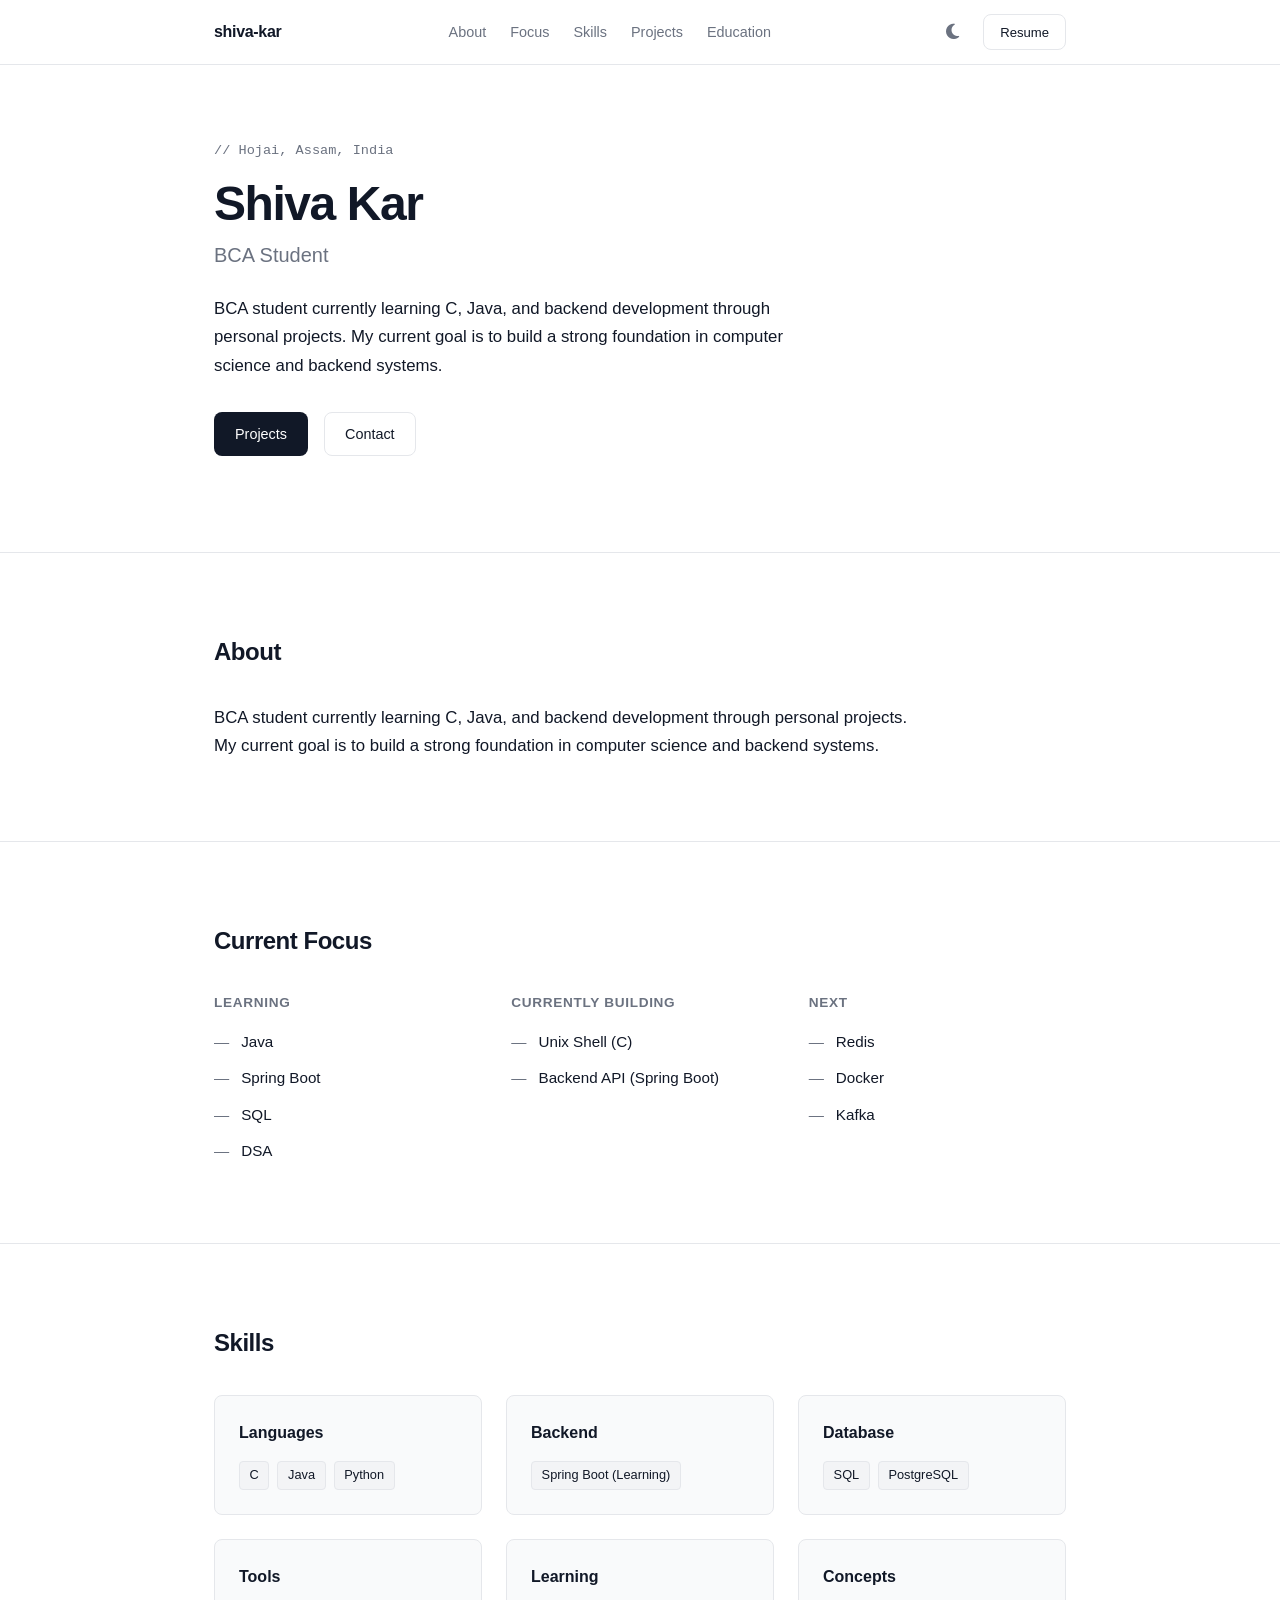
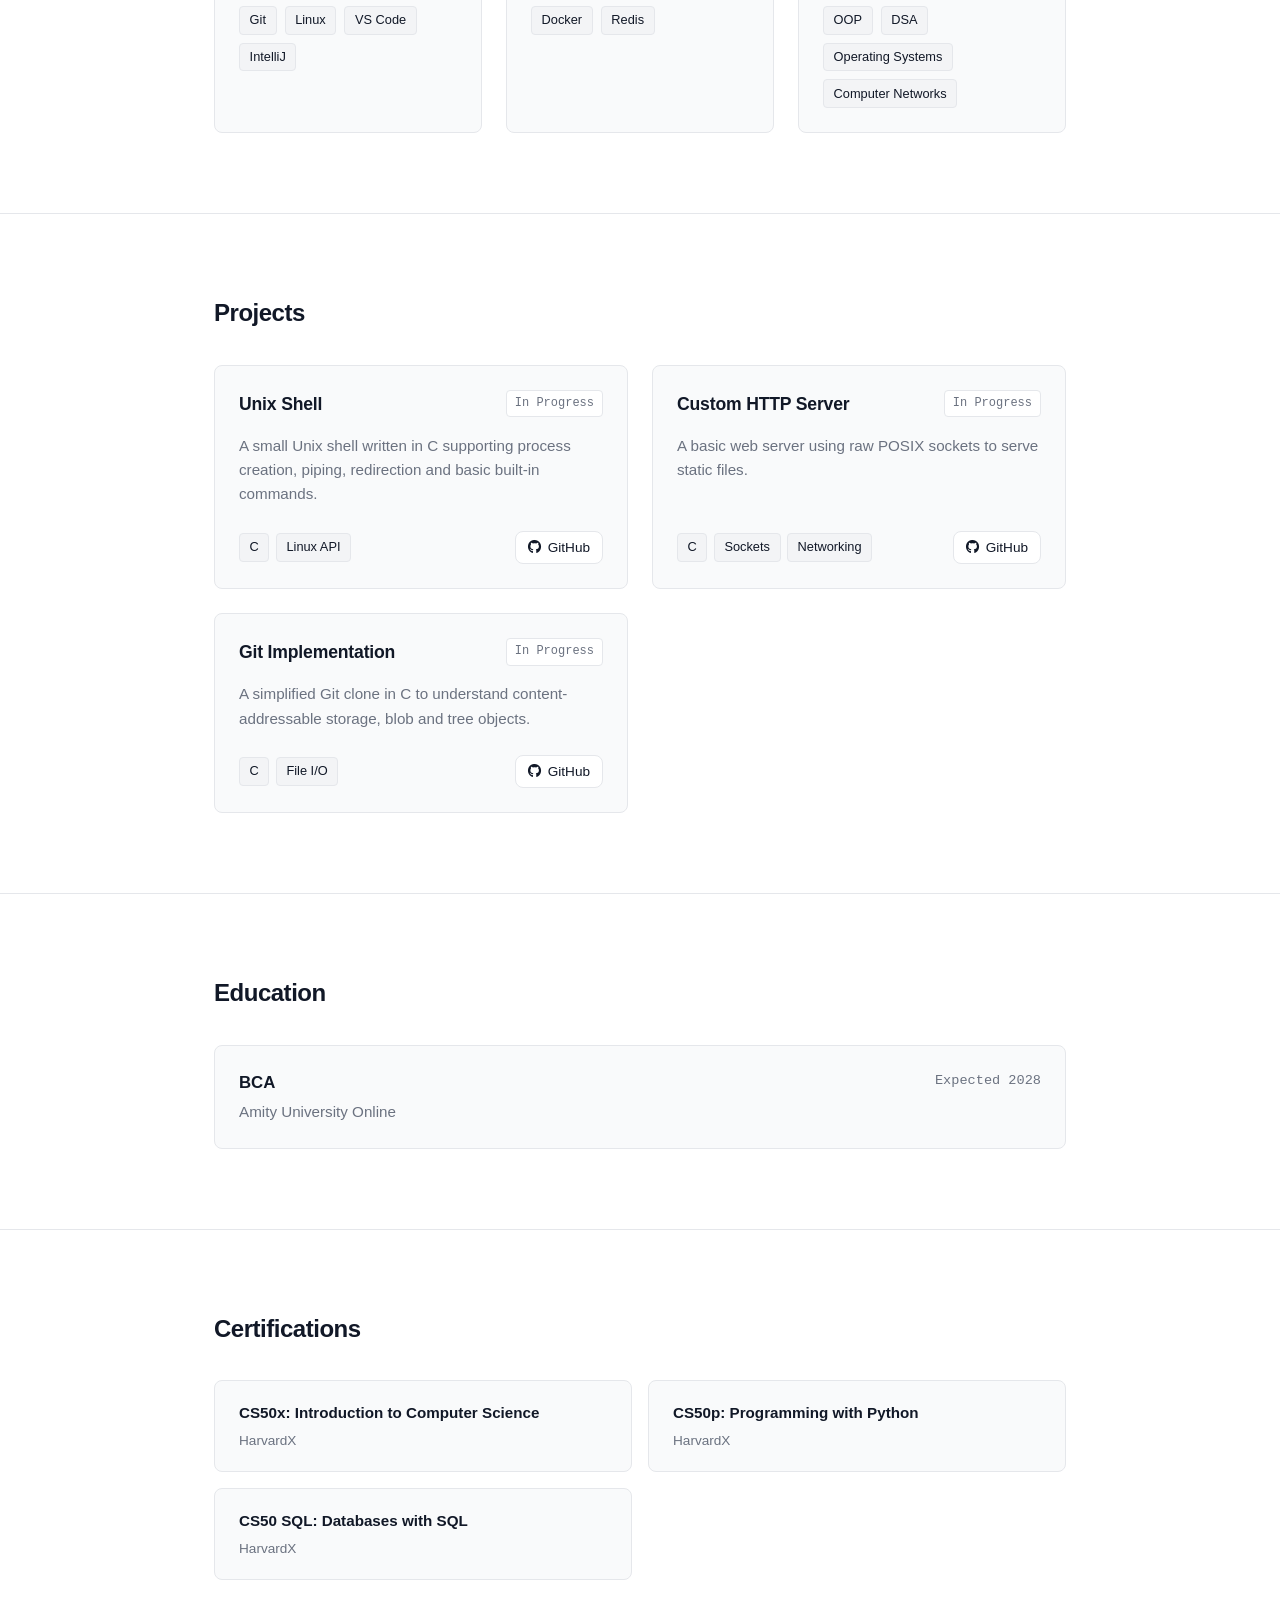
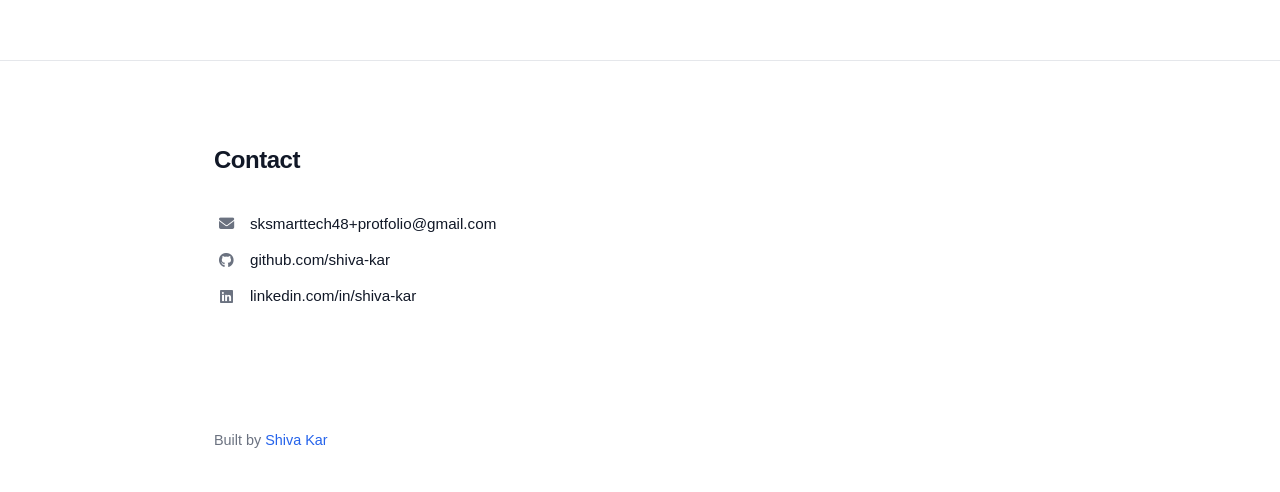
==== index.html @ cc93cc8a "feat: implement theme toggle and polish UI aesthetics" ====
<!DOCTYPE html>
<html lang="en">
<head>
  <meta charset="UTF-8" />
  <meta name="viewport" content="width=device-width, initial-scale=1.0" />
  <meta name="description" content="Shiva Kar — BCA student, backend development learner." />
  <meta name="author" content="Shiva Kar" />
  <title>Shiva Kar — Portfolio</title>
  <link rel="stylesheet" href="style.css" />
  <link rel="stylesheet" href="https://cdnjs.cloudflare.com/ajax/libs/font-awesome/6.4.0/css/all.min.css" />
  <link rel="icon" type="image/svg+xml" href="data:image/svg+xml,<svg xmlns='http://www.w3.org/2000/svg' viewBox='0 0 100 100'><text y='.9em' font-size='90'>⬛</text></svg>" />
</head>
<body>

  <nav id="navbar">
    <div class="nav-inner">
      <span class="nav-logo">shiva-kar</span>
      <ul class="nav-links" id="nav-links"></ul>
      <div class="nav-actions">
        <button id="theme-toggle" class="icon-btn" aria-label="Toggle theme">
          <i class="fa-solid fa-moon"></i>
        </button>
        <a href="Shiva_Kar_Resume.pdf" target="_blank" class="btn btn-outline" style="font-size:0.82rem;padding:0.4rem 1rem;">Resume</a>
      </div>
    </div>
  </nav>

  <section id="hero">
    <div class="container">
      <div class="hero-content">
        <p class="hero-greeting" id="hero-location"></p>
        <h1 class="hero-name" id="hero-name"></h1>
        <p class="hero-tagline" id="hero-tagline"></p>
        <p class="hero-desc" id="hero-bio"></p>
        <div class="hero-btns">
          <a href="#projects" class="btn btn-primary">Projects</a>
          <a href="#contact" class="btn btn-outline">Contact</a>
        </div>
      </div>
    </div>
  </section>

  <section id="about">
    <div class="container">
      <h2 class="section-title">About</h2>
      <div class="about-text" id="about-text"></div>
    </div>
  </section>

  <section id="focus">
    <div class="container">
      <h2 class="section-title">Current Focus</h2>
      <div class="focus-grid" id="focus-grid"></div>
    </div>
  </section>

  <section id="skills">
    <div class="container">
      <h2 class="section-title">Skills</h2>
      <div class="skills-grid" id="skills-grid"></div>
    </div>
  </section>
  
  <section id="projects">
    <div class="container">
      <h2 class="section-title">Projects</h2>
      <div class="projects-grid" id="projects-grid"></div>
    </div>
  </section>

  <section id="education">
    <div class="container">
      <h2 class="section-title">Education</h2>
      <div class="edu-list" id="edu-list"></div>
    </div>
  </section>

  <section id="certifications">
    <div class="container">
      <h2 class="section-title">Certifications</h2>
      <div class="cert-list" id="cert-list"></div>
    </div>
  </section>

  <section id="contact">
    <div class="container">
      <h2 class="section-title">Contact</h2>
      <div class="contact-inner">
        <div class="contact-text">
          <div class="contact-links" id="contact-links"></div>
        </div>
      </div>
    </div>
  </section>

  <footer>
    <div class="container">
      <p>Built by <a href="https://github.com/shiva-kar">Shiva Kar</a></p>
    </div>
  </footer>

  <script src="script.js"></script>
</body>
</html>
---- style.css ----
/* ===== Reset & Base ===== */
*, *::before, *::after {
  box-sizing: border-box;
  margin: 0;
  padding: 0;
}

:root {
  /* Light Theme (Default) */
  --bg: #ffffff;
  --surface: #f9fafb;
  --surface-hover: #f3f4f6;
  --border: #e5e7eb;
  --text: #111827;
  --text-muted: #6b7280;
  --accent: #2563eb;
  --btn-bg: #111827;
  --btn-text: #ffffff;
  --btn-hover: #374151;
  --tag-bg: #f3f4f6;
  --tag-border: #e5e7eb;

  --font: 'Inter', -apple-system, BlinkMacSystemFont, "Segoe UI", Helvetica, Arial, sans-serif;
  --mono: ui-monospace, SFMono-Regular, SF Mono, Menlo, Consolas, Liberation Mono, monospace;
  --radius: 8px;
  --transition: 0.2s ease;
}

[data-theme="dark"] {
  /* Dark Theme */
  --bg: #0a0a0a;
  --surface: #111111;
  --surface-hover: #1a1a1a;
  --border: #2a2a2a;
  --text: #ededed;
  --text-muted: #a1a1a1;
  --accent: #3b82f6;
  --btn-bg: #ededed;
  --btn-text: #0a0a0a;
  --btn-hover: #ffffff;
  --tag-bg: #1a1a1a;
  --tag-border: #2a2a2a;
}

html {
  scroll-behavior: smooth;
  font-size: 16px;
}

body {
  background: var(--bg);
  color: var(--text);
  font-family: var(--font);
  line-height: 1.6;
  min-height: 100vh;
  transition: background-color var(--transition), color var(--transition);
}

a {
  color: var(--accent);
  text-decoration: none;
  transition: color var(--transition);
}

a:hover {
  text-decoration: underline;
}

ul {
  list-style: none;
}

/* ===== Navigation ===== */
nav {
  position: fixed;
  top: 0; left: 0; right: 0;
  z-index: 100;
  background: var(--bg);
  border-bottom: 1px solid var(--border);
  transition: background-color var(--transition), border-color var(--transition);
}

.nav-inner {
  max-width: 900px;
  margin: 0 auto;
  padding: 0 1.5rem;
  height: 64px;
  display: flex;
  align-items: center;
  justify-content: space-between;
}

.nav-logo {
  font-weight: 600;
  color: var(--text);
  font-size: 1rem;
  letter-spacing: -0.02em;
}

.nav-links {
  display: flex;
  gap: 1.5rem;
}

.nav-links a {
  color: var(--text-muted);
  font-size: 0.9rem;
  font-weight: 500;
}

.nav-links a:hover {
  color: var(--text);
  text-decoration: none;
}

.nav-actions {
  display: flex;
  align-items: center;
  gap: 1rem;
}

.icon-btn {
  background: transparent;
  border: none;
  color: var(--text-muted);
  font-size: 1.1rem;
  cursor: pointer;
  padding: 0.5rem;
  border-radius: var(--radius);
  transition: color var(--transition), background-color var(--transition);
  display: flex;
  align-items: center;
  justify-content: center;
}

.icon-btn:hover {
  color: var(--text);
  background: var(--surface);
}

/* ===== Layout ===== */
.container {
  max-width: 900px;
  margin: 0 auto;
  padding: 0 1.5rem;
}

section {
  padding: 5rem 0;
  border-bottom: 1px solid var(--border);
}

section:last-of-type {
  border-bottom: none;
}

.section-title {
  font-size: 1.5rem;
  font-weight: 600;
  color: var(--text);
  margin-bottom: 2rem;
  letter-spacing: -0.02em;
}

/* ===== Hero ===== */
#hero {
  padding-top: 140px;
  padding-bottom: 6rem;
}

.hero-greeting {
  font-family: var(--mono);
  color: var(--text-muted);
  font-size: 0.85rem;
  margin-bottom: 1rem;
}

.hero-name {
  font-size: 3rem;
  font-weight: 700;
  color: var(--text);
  margin-bottom: 0.5rem;
  letter-spacing: -0.03em;
  line-height: 1.1;
}

.hero-tagline {
  font-size: 1.25rem;
  color: var(--text-muted);
  margin-bottom: 1.5rem;
  font-weight: 500;
}

.hero-desc {
  color: var(--text);
  font-size: 1.05rem;
  max-width: 600px;
  margin-bottom: 2rem;
  line-height: 1.7;
}

.hero-btns {
  display: flex;
  gap: 1rem;
}

.btn {
  display: inline-flex;
  align-items: center;
  padding: 0.6rem 1.25rem;
  border-radius: var(--radius);
  font-size: 0.9rem;
  font-weight: 500;
  cursor: pointer;
  transition: all var(--transition);
  border: 1px solid transparent;
  text-decoration: none !important;
}

.btn-primary {
  background: var(--btn-bg);
  color: var(--btn-text);
}

.btn-primary:hover {
  background: var(--btn-hover);
}

.btn-outline {
  background: transparent;
  color: var(--text);
  border-color: var(--border);
}

.btn-outline:hover {
  background: var(--surface);
  border-color: var(--text-muted);
}

/* ===== About ===== */
.about-text p {
  color: var(--text);
  max-width: 700px;
  font-size: 1.05rem;
  line-height: 1.7;
}

/* ===== Focus ===== */
.focus-grid {
  display: grid;
  grid-template-columns: repeat(auto-fit, minmax(220px, 1fr));
  gap: 2.5rem;
}

.focus-title {
  font-size: 0.85rem;
  color: var(--text-muted);
  font-weight: 600;
  margin-bottom: 1rem;
  text-transform: uppercase;
  letter-spacing: 0.05em;
}

.focus-list {
  display: flex;
  flex-direction: column;
  gap: 0.75rem;
}

.focus-list li {
  color: var(--text);
  font-size: 0.95rem;
  display: flex;
  align-items: center;
}

.focus-list li::before {
  content: "—";
  color: var(--text-muted);
  margin-right: 0.75rem;
}

/* ===== Skills ===== */
.skills-grid {
  display: grid;
  grid-template-columns: repeat(auto-fit, minmax(260px, 1fr));
  gap: 1.5rem;
}

.skill-category {
  background: var(--surface);
  border: 1px solid var(--border);
  border-radius: var(--radius);
  padding: 1.5rem;
  transition: background-color var(--transition), border-color var(--transition);
}

.skill-cat-name {
  font-weight: 600;
  font-size: 1rem;
  margin-bottom: 1rem;
  color: var(--text);
}

.skill-tags {
  display: flex;
  flex-wrap: wrap;
  gap: 0.5rem;
}

.tag {
  display: inline-block;
  padding: 0.2rem 0.6rem;
  border-radius: 4px;
  font-size: 0.8rem;
  font-weight: 500;
  border: 1px solid var(--tag-border);
  color: var(--text);
  background: var(--tag-bg);
}

/* ===== Projects ===== */
.projects-grid {
  display: grid;
  grid-template-columns: repeat(auto-fit, minmax(320px, 1fr));
  gap: 1.5rem;
}

.project-card {
  background: var(--surface);
  border: 1px solid var(--border);
  border-radius: var(--radius);
  padding: 1.5rem;
  display: flex;
  flex-direction: column;
  transition: background-color var(--transition), border-color var(--transition);
}

.project-card:hover {
  background: var(--surface-hover);
}

.project-header {
  display: flex;
  align-items: flex-start;
  justify-content: space-between;
  margin-bottom: 1rem;
}

.project-status {
  font-family: var(--mono);
  font-size: 0.75rem;
  color: var(--text-muted);
  background: var(--bg);
  padding: 0.2rem 0.5rem;
  border-radius: 4px;
  border: 1px solid var(--border);
}

.project-name {
  font-weight: 600;
  font-size: 1.1rem;
  color: var(--text);
  letter-spacing: -0.01em;
}

.project-desc {
  font-size: 0.95rem;
  color: var(--text-muted);
  flex: 1;
  margin-bottom: 1.5rem;
  line-height: 1.6;
}

.project-footer {
  display: flex;
  align-items: center;
  justify-content: space-between;
  margin-top: auto;
}

.project-tags {
  display: flex;
  flex-wrap: wrap;
  gap: 0.4rem;
}

.project-link-btn {
  display: inline-flex;
  align-items: center;
  gap: 0.4rem;
  font-size: 0.85rem;
  font-weight: 500;
  color: var(--text);
  background: var(--bg);
  border: 1px solid var(--border);
  padding: 0.3rem 0.75rem;
  border-radius: var(--radius);
  text-decoration: none !important;
  transition: all var(--transition);
}

.project-link-btn:hover {
  background: var(--surface-hover);
  border-color: var(--text-muted);
}

/* ===== Education ===== */
.edu-list {
  display: flex;
  flex-direction: column;
  gap: 1rem;
}

.edu-card {
  border: 1px solid var(--border);
  border-radius: var(--radius);
  padding: 1.5rem;
  display: flex;
  justify-content: space-between;
  align-items: flex-start;
  gap: 1rem;
  background: var(--surface);
}

.edu-degree {
  font-weight: 600;
  font-size: 1.05rem;
  color: var(--text);
  margin-bottom: 0.2rem;
}

.edu-school {
  font-size: 0.95rem;
  color: var(--text-muted);
}

.edu-date {
  font-family: var(--mono);
  font-size: 0.85rem;
  color: var(--text-muted);
}

/* ===== Certifications ===== */
.cert-list {
  display: grid;
  grid-template-columns: repeat(auto-fit, minmax(280px, 1fr));
  gap: 1rem;
}

.cert-card {
  border: 1px solid var(--border);
  border-radius: var(--radius);
  padding: 1.25rem 1.5rem;
  display: flex;
  flex-direction: column;
  background: var(--surface);
}

.cert-name {
  font-weight: 600;
  font-size: 0.95rem;
  color: var(--text);
  margin-bottom: 0.25rem;
}

.cert-issuer {
  font-size: 0.85rem;
  color: var(--text-muted);
}

/* ===== Contact ===== */
.contact-links {
  display: flex;
  flex-direction: column;
  gap: 0.75rem;
}

.contact-link-item {
  display: inline-flex;
  align-items: center;
  gap: 0.75rem;
  color: var(--text);
  font-size: 0.95rem;
}

.contact-link-icon {
  color: var(--text-muted);
  width: 24px;
  display: flex;
  justify-content: center;
}

.contact-link-item:hover .contact-link-icon {
  color: var(--text);
}

/* ===== Footer ===== */
footer {
  padding: 2.5rem 0;
  color: var(--text-muted);
  font-size: 0.9rem;
}

/* ===== Responsive ===== */
@media (max-width: 768px) {
  section { padding: 4rem 0; }
  .nav-links { display: none; }
  .focus-grid { grid-template-columns: 1fr; gap: 2rem; }
  .edu-card { flex-direction: column; gap: 0.75rem; }
  .project-header { flex-direction: column; gap: 0.5rem; align-items: flex-start; }
}
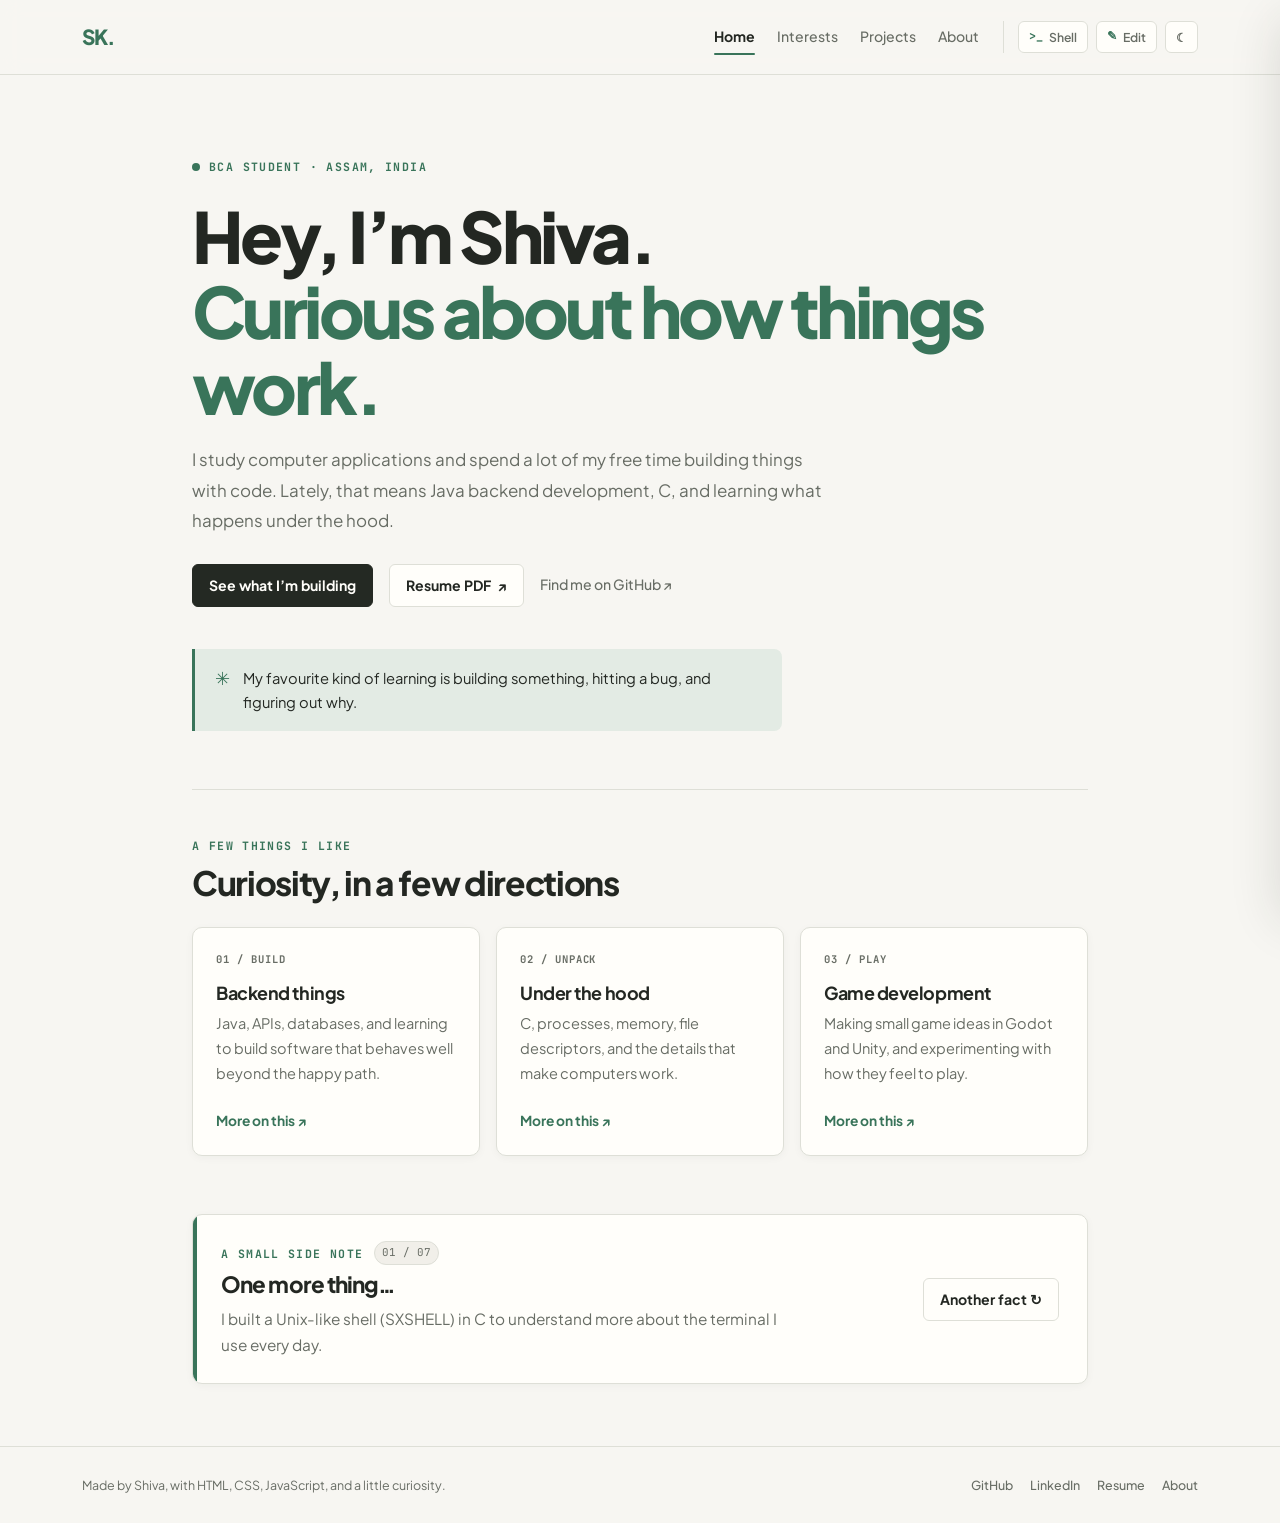
==== commit 7ab0a4d1: "feat: revamp portfolio into multi-page editorial architecture with interactive studio and shell - Re" ====
--- a/index.html
+++ b/index.html
@@ -1,104 +1,129 @@
 <!DOCTYPE html>
 <html lang="en">
 <head>
-  <meta charset="UTF-8" />
-  <meta name="viewport" content="width=device-width, initial-scale=1.0" />
-  <meta name="description" content="Shiva Kar — BCA student, backend development learner." />
-  <meta name="author" content="Shiva Kar" />
-  <title>Shiva Kar — Portfolio</title>
-  <link rel="stylesheet" href="style.css" />
-  <link rel="stylesheet" href="https://cdnjs.cloudflare.com/ajax/libs/font-awesome/6.4.0/css/all.min.css" />
-  <link rel="icon" type="image/svg+xml" href="data:image/svg+xml,<svg xmlns='http://www.w3.org/2000/svg' viewBox='0 0 100 100'><text y='.9em' font-size='90'>⬛</text></svg>" />
+    <meta charset="UTF-8">
+    <meta name="viewport" content="width=device-width, initial-scale=1.0">
+    <meta name="description" content="A personal homepage for Shiva Kar: backend development, systems programming, games, and side projects.">
+    <meta name="author" content="Shiva Kar">
+    <title>Shiva Kar — Home</title>
+    <link rel="icon" type="image/svg+xml" href="data:image/svg+xml,<svg xmlns='http://www.w3.org/2000/svg' viewBox='0 0 100 100'><rect width='100' height='100' rx='20' fill='%23242923'/><text x='50' y='67' font-family='Arial,sans-serif' font-weight='800' font-size='48' text-anchor='middle' fill='%23fffefa'>SK<tspan fill='%2339745a'>.</tspan></text></svg>">
+    <link href="https://cdn.jsdelivr.net/npm/bootstrap@5.3.8/dist/css/bootstrap.min.css" rel="stylesheet" integrity="sha384-sRIl4kxILFvY47J16cr9ZwB07vP4J8+LH7qKQnuqkuIAvNWLzeN8tE5YBujZqJLB" crossorigin="anonymous">
+    <link href="styles.css" rel="stylesheet">
+    <script src="script.js" defer></script>
 </head>
-<body>
+<body data-page="home">
+    <header class="site-header">
+        <div class="container header-inner">
+            <a class="brand" href="index.html" aria-label="Shiva Kar homepage"><span id="brand-text" data-editable="meta.brand">SK</span><span>.</span></a>
+            <div class="header-right">
+                <nav class="site-nav" aria-label="Main navigation">
+                    <a class="active" href="index.html" aria-current="page">Home</a>
+                    <a href="interests.html">Interests</a>
+                    <a href="projects.html">Projects</a>
+                    <a href="about.html">About</a>
+                </nav>
+                <div class="header-tools" aria-label="Interactive tools">
+                    <button type="button" class="tool-btn" id="open-terminal-btn" title="Open interactive SXSHELL terminal (Ctrl+K)">
+                        <span class="mono-icon">&gt;_</span> <span>Shell</span>
+                    </button>
+                    <button type="button" class="tool-btn" id="open-studio-btn" title="Interactive Site Editor (Ctrl+E)">
+                        <span class="mono-icon">✎</span> <span>Edit</span>
+                    </button>
+                    <button type="button" class="tool-btn" id="theme-toggle-btn" aria-label="Toggle color theme" title="Switch light/dark theme">
+                        <span id="theme-icon">☾</span>
+                    </button>
+                </div>
+            </div>
+        </div>
+    </header>
 
-  <nav id="navbar">
-    <div class="nav-inner">
-      <span class="nav-logo">shiva-kar</span>
-      <ul class="nav-links" id="nav-links"></ul>
-      <div class="nav-actions">
-        <button id="theme-toggle" class="icon-btn" aria-label="Toggle theme">
-          <i class="fa-solid fa-moon"></i>
-        </button>
-        <a href="Shiva_Kar_Resume.pdf" target="_blank" class="btn btn-outline" style="font-size:0.82rem;padding:0.4rem 1rem;">Resume</a>
-      </div>
-    </div>
-  </nav>
+    <main class="container page-content">
+        <section class="hero" aria-labelledby="intro-title">
+            <p class="eyebrow">
+                <span class="status-dot" aria-hidden="true"></span>
+                <span id="hero-eyebrow" data-editable="meta.eyebrow">BCA student · Assam, India</span>
+            </p>
+            <h1 id="intro-title">
+                <span id="hero-headline-prefix" data-editable="home.headlinePrefix">Hey, I’m Shiva.</span><br>
+                <span class="accent-text" id="hero-headline-accent" data-editable="home.headlineAccent">Curious about how things work.</span>
+            </h1>
+            <p class="intro" id="hero-intro" data-editable="home.intro">I study computer applications and spend a lot of my free time building things with code. Lately, that means Java backend development, C, and learning what happens under the hood.</p>
+            <div class="hero-actions">
+                <a class="btn btn-dark" id="hero-primary-cta" href="projects.html">See what I’m building</a>
+                <a class="btn btn-outline-dark" id="hero-resume-cta" href="Shiva_Kar_Resume.pdf" target="_blank" rel="noopener noreferrer">Resume PDF <span aria-hidden="true">↗</span></a>
+                <a class="text-link" id="hero-secondary-cta" href="https://github.com/shiva-kar" target="_blank" rel="noopener noreferrer">Find me on GitHub <span aria-hidden="true">↗</span></a>
+            </div>
+            <div class="note">
+                <span class="note-mark" aria-hidden="true">✳</span>
+                <p id="hero-note" data-editable="home.note">My favourite kind of learning is building something, hitting a bug, and figuring out <em>why</em>.</p>
+            </div>
+        </section>
 
-  <section id="hero">
-    <div class="container">
-      <div class="hero-content">
-        <p class="hero-greeting" id="hero-location"></p>
-        <h1 class="hero-name" id="hero-name"></h1>
-        <p class="hero-tagline" id="hero-tagline"></p>
-        <p class="hero-desc" id="hero-bio"></p>
-        <div class="hero-btns">
-          <a href="#projects" class="btn btn-primary">Projects</a>
-          <a href="#contact" class="btn btn-outline">Contact</a>
+        <section class="section-block" aria-labelledby="interests-title">
+            <div class="section-heading">
+                <p class="section-kicker" id="home-cards-kicker" data-editable="home.cardsKicker">A FEW THINGS I LIKE</p>
+                <h2 id="interests-title" data-editable="home.cardsTitle">Curiosity, in a few directions</h2>
+            </div>
+            <div class="row g-3" id="home-cards-grid">
+                <div class="col-md-4">
+                    <article class="card interest-card h-100">
+                        <div class="card-body">
+                            <span class="card-number" data-editable="home.cards.0.number">01 / BUILD</span>
+                            <h3 class="card-title" data-editable="home.cards.0.title">Backend things</h3>
+                            <p class="card-text" data-editable="home.cards.0.text">Java, APIs, databases, and learning to build software that behaves well beyond the happy path.</p>
+                            <a href="interests.html#backend" class="card-link">More on this ↗</a>
+                        </div>
+                    </article>
+                </div>
+                <div class="col-md-4">
+                    <article class="card interest-card h-100">
+                        <div class="card-body">
+                            <span class="card-number" data-editable="home.cards.1.number">02 / UNPACK</span>
+                            <h3 class="card-title" data-editable="home.cards.1.title">Under the hood</h3>
+                            <p class="card-text" data-editable="home.cards.1.text">C, processes, memory, file descriptors, and the details that make computers work.</p>
+                            <a href="interests.html#systems" class="card-link">More on this ↗</a>
+                        </div>
+                    </article>
+                </div>
+                <div class="col-md-4">
+                    <article class="card interest-card h-100">
+                        <div class="card-body">
+                            <span class="card-number" data-editable="home.cards.2.number">03 / PLAY</span>
+                            <h3 class="card-title" data-editable="home.cards.2.title">Game development</h3>
+                            <p class="card-text" data-editable="home.cards.2.text">Making small game ideas in Godot and Unity, and experimenting with how they feel to play.</p>
+                            <a href="interests.html#gamedev" class="card-link">More on this ↗</a>
+                        </div>
+                    </article>
+                </div>
+            </div>
+        </section>
+
+        <section class="fun-fact" aria-labelledby="fact-title">
+            <div>
+                <div class="fun-fact-header">
+                    <p class="section-kicker">A SMALL SIDE NOTE</p>
+                    <span class="fact-counter" id="fact-counter">01 / 07</span>
+                </div>
+                <h2 id="fact-title">One more thing…</h2>
+                <p id="fact-text" aria-live="polite">I built a Unix-like shell (SXSHELL) in C to understand more about the terminal I use every day.</p>
+            </div>
+            <div class="fact-actions">
+                <button id="fact-button" class="btn btn-outline-dark" type="button">Another fact ↻</button>
+            </div>
+        </section>
+    </main>
+
+    <footer class="site-footer">
+        <div class="container footer-inner">
+            <p>Made by Shiva, with HTML, CSS, JavaScript, and a little curiosity.</p>
+            <div class="footer-links">
+                <a href="https://github.com/shiva-kar" target="_blank" rel="noopener noreferrer">GitHub</a>
+                <a href="https://linkedin.com/in/shiva-kar" target="_blank" rel="noopener noreferrer">LinkedIn</a>
+                <a href="Shiva_Kar_Resume.pdf" target="_blank" rel="noopener noreferrer">Resume</a>
+                <a href="about.html">About</a>
+            </div>
         </div>
-      </div>
-    </div>
-  </section>
-
-  <section id="about">
-    <div class="container">
-      <h2 class="section-title">About</h2>
-      <div class="about-text" id="about-text"></div>
-    </div>
-  </section>
-
-  <section id="focus">
-    <div class="container">
-      <h2 class="section-title">Current Focus</h2>
-      <div class="focus-grid" id="focus-grid"></div>
-    </div>
-  </section>
-
-  <section id="skills">
-    <div class="container">
-      <h2 class="section-title">Skills</h2>
-      <div class="skills-grid" id="skills-grid"></div>
-    </div>
-  </section>
-  
-  <section id="projects">
-    <div class="container">
-      <h2 class="section-title">Projects</h2>
-      <div class="projects-grid" id="projects-grid"></div>
-    </div>
-  </section>
-
-  <section id="education">
-    <div class="container">
-      <h2 class="section-title">Education</h2>
-      <div class="edu-list" id="edu-list"></div>
-    </div>
-  </section>
-
-  <section id="certifications">
-    <div class="container">
-      <h2 class="section-title">Certifications</h2>
-      <div class="cert-list" id="cert-list"></div>
-    </div>
-  </section>
-
-  <section id="contact">
-    <div class="container">
-      <h2 class="section-title">Contact</h2>
-      <div class="contact-inner">
-        <div class="contact-text">
-          <div class="contact-links" id="contact-links"></div>
-        </div>
-      </div>
-    </div>
-  </section>
-
-  <footer>
-    <div class="container">
-      <p>Built by <a href="https://github.com/shiva-kar">Shiva Kar</a></p>
-    </div>
-  </footer>
-
-  <script src="script.js"></script>
+    </footer>
+    <script src="https://cdn.jsdelivr.net/npm/bootstrap@5.3.8/dist/js/bootstrap.bundle.min.js" integrity="sha384-FKyoEForCGlyvwx9Hj09JcYn3nv7wiPVlz7YYwJrWVcXK/BmnVDxM+D2scQbITxI" crossorigin="anonymous"></script>
 </body>
 </html>
--- a/styles.css
+++ b/styles.css
@@ -0,0 +1,1432 @@
+@import url('https://fonts.googleapis.com/css2?family=Plus+Jakarta+Sans:ital,wght@0,400;0,500;0,600;0,700;0,800;1,400&family=JetBrains+Mono:wght@400;500;600&display=swap');
+
+:root {
+    --background: #f7f6f2;
+    --surface: #fffefa;
+    --surface-subtle: #f1efe9;
+    --text: #232722;
+    --muted: #686d65;
+    --line: #dedfd7;
+    --accent: #39745a;
+    --accent-hover: #2d5d48;
+    --accent-light: #e6eee7;
+    --dark: #242923;
+    --dark-text: #fffefa;
+    --shadow-sm: 0 2px 8px rgba(35, 39, 34, 0.04);
+    --shadow-md: 0 10px 28px rgba(35, 39, 34, 0.07);
+    --shadow-lg: 0 20px 48px rgba(35, 39, 34, 0.14);
+    --font-sans: 'Plus Jakarta Sans', -apple-system, BlinkMacSystemFont, "Segoe UI", Roboto, Arial, sans-serif;
+    --font-mono: 'JetBrains Mono', ui-monospace, SFMono-Regular, Menlo, Consolas, monospace;
+    --transition: 0.2s cubic-bezier(0.16, 1, 0.3, 1);
+}
+
+[data-theme="dark"] {
+    --background: #131613;
+    --surface: #1b1f1b;
+    --surface-subtle: #222722;
+    --text: #eef0ec;
+    --muted: #9ca399;
+    --line: #2c322c;
+    --accent: #58a983;
+    --accent-hover: #6ec09a;
+    --accent-light: rgba(88, 169, 131, 0.14);
+    --dark: #eef0ec;
+    --dark-text: #131613;
+    --shadow-sm: 0 2px 8px rgba(0, 0, 0, 0.25);
+    --shadow-md: 0 10px 28px rgba(0, 0, 0, 0.35);
+    --shadow-lg: 0 20px 48px rgba(0, 0, 0, 0.55);
+}
+
+* {
+    box-sizing: border-box;
+}
+
+html {
+    scroll-behavior: smooth;
+}
+
+body {
+    margin: 0;
+    background: var(--background);
+    color: var(--text);
+    font-family: var(--font-sans);
+    line-height: 1.65;
+    min-height: 100vh;
+    display: flex;
+    flex-direction: column;
+    transition: background-color 0.25s ease, color 0.25s ease;
+    -webkit-font-smoothing: antialiased;
+}
+
+main.page-content {
+    flex: 1;
+    animation: pageFadeIn 0.35s cubic-bezier(0.16, 1, 0.3, 1);
+}
+
+@keyframes pageFadeIn {
+    from {
+        opacity: 0;
+        transform: translateY(6px);
+    }
+    to {
+        opacity: 1;
+        transform: translateY(0);
+    }
+}
+
+a {
+    color: inherit;
+    transition: color var(--transition);
+}
+
+/* ===== Header & Navigation ===== */
+.site-header,
+.site-footer {
+    border-color: var(--line);
+}
+
+.site-header {
+    position: sticky;
+    top: 0;
+    z-index: 90;
+    border-bottom: 1px solid var(--line);
+    background: color-mix(in srgb, var(--background) 88%, transparent);
+    backdrop-filter: blur(10px);
+    -webkit-backdrop-filter: blur(10px);
+}
+
+.header-inner,
+.footer-inner {
+    display: flex;
+    align-items: center;
+    justify-content: space-between;
+}
+
+.header-inner {
+    min-height: 74px;
+    gap: 16px;
+}
+
+.brand {
+    color: var(--text);
+    font-size: 1.3rem;
+    font-weight: 800;
+    letter-spacing: -0.06em;
+    text-decoration: none;
+    display: inline-flex;
+    align-items: center;
+}
+
+.brand:hover {
+    color: var(--text);
+}
+
+.brand span,
+.accent-text {
+    color: var(--accent);
+}
+
+.header-right {
+    display: flex;
+    align-items: center;
+    gap: 24px;
+}
+
+.site-nav,
+.footer-links {
+    display: flex;
+    align-items: center;
+    gap: 22px;
+}
+
+.site-nav a,
+.footer-links a,
+.text-link {
+    color: var(--muted);
+    font-size: 0.88rem;
+    font-weight: 500;
+    text-decoration: none;
+    position: relative;
+    padding: 4px 0;
+}
+
+.site-nav a:hover,
+.site-nav a.active,
+.footer-links a:hover,
+.text-link:hover {
+    color: var(--accent);
+}
+
+.site-nav a.active {
+    color: var(--text);
+    font-weight: 700;
+}
+
+.site-nav a.active::after {
+    content: "";
+    position: absolute;
+    left: 0;
+    right: 0;
+    bottom: -2px;
+    height: 2px;
+    border-radius: 2px;
+    background: var(--accent);
+}
+
+.header-tools {
+    display: flex;
+    align-items: center;
+    gap: 8px;
+    padding-left: 14px;
+    border-left: 1px solid var(--line);
+}
+
+.tool-btn {
+    display: inline-flex;
+    align-items: center;
+    gap: 6px;
+    background: var(--surface);
+    color: var(--muted);
+    border: 1px solid var(--line);
+    border-radius: 6px;
+    padding: 5px 10px;
+    font-size: 0.76rem;
+    font-weight: 600;
+    font-family: var(--font-sans);
+    cursor: pointer;
+    transition: all var(--transition);
+    text-decoration: none;
+}
+
+.tool-btn:hover,
+.tool-btn.active {
+    color: var(--text);
+    border-color: var(--accent);
+    background: var(--accent-light);
+}
+
+.tool-btn .mono-icon {
+    font-family: var(--font-mono);
+    font-size: 0.74rem;
+    color: var(--accent);
+    font-weight: 700;
+}
+
+/* ===== Page Container & Typography ===== */
+.page-content {
+    max-width: 920px;
+}
+
+.hero {
+    padding: 82px 0 58px;
+}
+
+.eyebrow,
+.section-kicker,
+.card-number {
+    color: var(--accent);
+    font-size: 0.72rem;
+    font-weight: 700;
+    letter-spacing: 0.12em;
+    text-transform: uppercase;
+    font-family: var(--font-mono);
+}
+
+.eyebrow {
+    display: flex;
+    align-items: center;
+    gap: 9px;
+    margin-bottom: 22px;
+}
+
+.status-dot {
+    width: 8px;
+    height: 8px;
+    border-radius: 50%;
+    background: var(--accent);
+    box-shadow: 0 0 0 0 var(--accent);
+    animation: statusPulse 2.4s infinite;
+}
+
+@keyframes statusPulse {
+    0% {
+        box-shadow: 0 0 0 0 color-mix(in srgb, var(--accent) 55%, transparent);
+    }
+    70% {
+        box-shadow: 0 0 0 7px transparent;
+    }
+    100% {
+        box-shadow: 0 0 0 0 transparent;
+    }
+}
+
+h1,
+h2,
+h3,
+p {
+    margin-top: 0;
+}
+
+h1 {
+    max-width: 800px;
+    margin-bottom: 20px;
+    font-size: clamp(2.45rem, 6.5vw, 4.4rem);
+    font-weight: 800;
+    line-height: 1.07;
+    letter-spacing: -0.05em;
+    color: var(--text);
+}
+
+.intro {
+    max-width: 630px;
+    margin-bottom: 28px;
+    color: var(--muted);
+    font-size: 1.06rem;
+    line-height: 1.8;
+}
+
+.hero-actions,
+.cta-links {
+    display: flex;
+    align-items: center;
+    flex-wrap: wrap;
+    gap: 16px;
+}
+
+/* ===== Buttons ===== */
+.btn {
+    border-radius: 6px;
+    font-size: 0.88rem;
+    font-weight: 700;
+    padding: 10px 16px;
+    transition: all var(--transition);
+    display: inline-flex;
+    align-items: center;
+    gap: 6px;
+}
+
+.btn-dark {
+    border-color: var(--dark);
+    background: var(--dark);
+    color: var(--dark-text);
+}
+
+.btn-dark:hover,
+.btn-dark:focus-visible {
+    border-color: var(--accent);
+    background: var(--accent);
+    color: #fffefa;
+    transform: translateY(-1px);
+}
+
+.btn-outline-dark {
+    border-color: var(--line);
+    background: var(--surface);
+    color: var(--text);
+}
+
+.btn-outline-dark:hover,
+.btn-outline-dark:focus-visible {
+    border-color: var(--accent);
+    background: var(--accent);
+    color: #fffefa;
+    transform: translateY(-1px);
+}
+
+/* ===== Note Callout ===== */
+.note {
+    display: flex;
+    align-items: flex-start;
+    gap: 13px;
+    max-width: 590px;
+    margin-top: 42px;
+    padding: 17px 20px;
+    border-left: 3px solid var(--accent);
+    border-radius: 0 8px 8px 0;
+    background: var(--accent-light);
+}
+
+.note-mark {
+    color: var(--accent);
+    font-size: 1.15rem;
+    line-height: 1.3;
+}
+
+.note p {
+    margin: 0;
+    font-size: 0.92rem;
+    color: var(--text);
+}
+
+/* ===== Section Blocks & Cards ===== */
+.section-block {
+    padding: 46px 0;
+    border-top: 1px solid var(--line);
+}
+
+.section-heading {
+    margin-bottom: 24px;
+}
+
+.section-heading-row {
+    display: flex;
+    align-items: flex-end;
+    justify-content: space-between;
+    flex-wrap: wrap;
+    gap: 16px;
+    margin-bottom: 24px;
+}
+
+.section-kicker {
+    margin-bottom: 7px;
+}
+
+h2 {
+    margin-bottom: 0;
+    font-size: clamp(1.6rem, 3.8vw, 2.1rem);
+    font-weight: 750;
+    line-height: 1.2;
+    letter-spacing: -0.04em;
+    color: var(--text);
+}
+
+.interest-card,
+.project-card {
+    border: 1px solid var(--line);
+    border-radius: 10px;
+    background: var(--surface);
+    color: var(--text);
+    box-shadow: var(--shadow-sm);
+    transition: transform var(--transition), border-color var(--transition), box-shadow var(--transition);
+}
+
+.interest-card:hover,
+.project-card:hover {
+    transform: translateY(-3px);
+    border-color: color-mix(in srgb, var(--accent) 55%, var(--line));
+    box-shadow: var(--shadow-md);
+}
+
+.interest-card .card-body {
+    padding: 23px;
+    display: flex;
+    flex-direction: column;
+}
+
+.card-number {
+    color: var(--muted);
+    font-size: 0.66rem;
+    letter-spacing: 0.09em;
+}
+
+.interest-card h3 {
+    margin: 14px 0 8px;
+    font-size: 1.12rem;
+    font-weight: 700;
+    letter-spacing: -0.025em;
+    color: var(--text);
+}
+
+.interest-card .card-text,
+.project-card .card-text {
+    color: var(--muted);
+    font-size: 0.91rem;
+    line-height: 1.7;
+}
+
+.card-link {
+    margin-top: auto;
+    padding-top: 8px;
+    color: var(--accent);
+    font-size: 0.86rem;
+    font-weight: 700;
+    text-decoration: none;
+    display: inline-flex;
+    align-items: center;
+    gap: 4px;
+}
+
+.card-link:hover {
+    text-decoration: underline;
+}
+
+/* ===== Fun Fact Interactive Widget ===== */
+.fun-fact {
+    display: flex;
+    align-items: center;
+    justify-content: space-between;
+    gap: 24px;
+    margin: 12px 0 62px;
+    padding: 26px 28px;
+    border: 1px solid var(--line);
+    border-radius: 10px;
+    background: var(--surface);
+    box-shadow: var(--shadow-sm);
+    position: relative;
+    overflow: hidden;
+}
+
+.fun-fact::before {
+    content: "";
+    position: absolute;
+    top: 0;
+    left: 0;
+    bottom: 0;
+    width: 4px;
+    background: var(--accent);
+}
+
+.fun-fact-header {
+    display: flex;
+    align-items: center;
+    gap: 10px;
+    margin-bottom: 6px;
+}
+
+.fun-fact-header .section-kicker {
+    margin-bottom: 0;
+}
+
+.fact-counter {
+    font-family: var(--font-mono);
+    font-size: 0.68rem;
+    color: var(--muted);
+    background: var(--surface-subtle);
+    padding: 2px 7px;
+    border-radius: 99px;
+    border: 1px solid var(--line);
+}
+
+.fun-fact h2 {
+    margin-bottom: 8px;
+    font-size: 1.4rem;
+}
+
+#fact-text {
+    max-width: 560px;
+    margin-bottom: 0;
+    color: var(--muted);
+    font-size: 0.96rem;
+    transition: opacity 0.18s ease, transform 0.18s ease;
+}
+
+#fact-text.fact-switching {
+    opacity: 0;
+    transform: translateY(4px);
+}
+
+.fact-actions {
+    display: flex;
+    align-items: center;
+    gap: 10px;
+    flex-shrink: 0;
+}
+
+/* ===== Inner Pages ===== */
+.inner-page {
+    padding-bottom: 48px;
+}
+
+.page-intro {
+    padding: 68px 0 36px;
+}
+
+.page-intro .eyebrow {
+    margin-bottom: 17px;
+}
+
+.page-intro h1 {
+    font-size: clamp(2.3rem, 5.8vw, 3.85rem);
+}
+
+.page-intro .intro {
+    margin-bottom: 0;
+}
+
+/* ===== Interests Page & Interactive Skill Badges ===== */
+.interest-detail {
+    display: grid;
+    grid-template-columns: 62px minmax(0, 1fr);
+    gap: 20px;
+    scroll-margin-top: 90px;
+}
+
+.detail-number {
+    color: var(--accent);
+    font-family: var(--font-mono);
+    font-size: 1.1rem;
+    font-weight: 700;
+    padding-top: 2px;
+}
+
+.interest-detail h2 {
+    margin-bottom: 12px;
+}
+
+.interest-detail p:not(.section-kicker) {
+    max-width: 690px;
+    color: var(--muted);
+}
+
+.interest-highlight {
+    margin: 14px 0 16px;
+    padding: 10px 14px;
+    border-left: 2px solid var(--accent);
+    background: var(--surface-subtle);
+    border-radius: 0 6px 6px 0;
+    font-size: 0.87rem;
+    color: var(--text) !important;
+}
+
+.skill-list {
+    display: flex;
+    flex-wrap: wrap;
+    gap: 8px;
+    margin-top: 15px;
+}
+
+.skill-list .badge,
+.project-card .badge {
+    border: 1px solid var(--line);
+    background: var(--surface-subtle) !important;
+    color: var(--text) !important;
+    font-weight: 600;
+    font-size: 0.76rem;
+    padding: 6px 12px;
+    transition: all var(--transition);
+}
+
+.skill-list .badge.interactive-badge {
+    cursor: pointer;
+}
+
+.skill-list .badge.interactive-badge:hover,
+.skill-list .badge.interactive-badge.active {
+    border-color: var(--accent);
+    background: var(--accent-light) !important;
+    color: var(--accent) !important;
+    transform: translateY(-1px);
+}
+
+/* Evidence-Based Skill Tree Grid */
+.evidence-grid {
+    display: grid;
+    grid-template-columns: repeat(auto-fit, minmax(210px, 1fr));
+    gap: 16px;
+}
+
+.evidence-card {
+    border: 1px solid var(--line);
+    border-radius: 9px;
+    background: var(--surface);
+    padding: 18px 20px;
+    transition: border-color var(--transition), box-shadow var(--transition);
+}
+
+.evidence-card:hover {
+    border-color: var(--accent);
+    box-shadow: var(--shadow-sm);
+}
+
+.evidence-root {
+    font-weight: 700;
+    font-size: 0.95rem;
+    color: var(--text);
+    margin-bottom: 10px;
+    display: flex;
+    align-items: center;
+    gap: 8px;
+}
+
+.evidence-root::before {
+    content: "◆";
+    color: var(--accent);
+    font-size: 0.7rem;
+}
+
+.evidence-item {
+    font-family: var(--font-mono);
+    font-size: 0.78rem;
+    color: var(--muted);
+    padding: 3px 0;
+    display: flex;
+    align-items: center;
+    gap: 6px;
+}
+
+.evidence-branch {
+    color: var(--line);
+    user-select: none;
+}
+
+/* ===== Projects Page & Filter Bar ===== */
+.filter-bar {
+    display: flex;
+    align-items: center;
+    justify-content: space-between;
+    flex-wrap: wrap;
+    gap: 12px;
+    margin-bottom: 26px;
+}
+
+.filter-pills {
+    display: flex;
+    flex-wrap: wrap;
+    gap: 8px;
+}
+
+.filter-pill {
+    background: var(--surface);
+    color: var(--muted);
+    border: 1px solid var(--line);
+    border-radius: 99px;
+    padding: 6px 14px;
+    font-size: 0.8rem;
+    font-weight: 600;
+    cursor: pointer;
+    transition: all var(--transition);
+}
+
+.filter-pill:hover {
+    color: var(--text);
+    border-color: var(--accent);
+}
+
+.filter-pill.active {
+    background: var(--dark);
+    color: var(--dark-text);
+    border-color: var(--dark);
+}
+
+.project-count {
+    font-family: var(--font-mono);
+    font-size: 0.76rem;
+    color: var(--muted);
+}
+
+.project-card .card-body {
+    padding: 25px;
+}
+
+.project-card-top {
+    display: flex;
+    align-items: center;
+    justify-content: space-between;
+    flex-wrap: wrap;
+    gap: 10px;
+    margin-bottom: 18px;
+}
+
+.project-meta-right {
+    display: flex;
+    align-items: center;
+    gap: 10px;
+}
+
+.status-pill {
+    font-family: var(--font-mono);
+    font-size: 0.66rem;
+    font-weight: 600;
+    padding: 3px 8px;
+    border-radius: 99px;
+    background: var(--accent-light);
+    color: var(--accent);
+}
+
+.status-pill.status-planned {
+    background: var(--surface-subtle);
+    color: var(--muted);
+}
+
+.project-index {
+    color: var(--muted);
+    font-family: var(--font-mono);
+    font-size: 0.66rem;
+    font-weight: 700;
+    letter-spacing: 0.09em;
+}
+
+.project-card .card-title {
+    margin-bottom: 10px;
+    font-size: 1.5rem;
+    font-weight: 750;
+    letter-spacing: -0.03em;
+}
+
+.project-learning {
+    margin: 0 0 20px;
+    padding-left: 13px;
+    border-left: 2px solid var(--accent);
+    color: var(--muted);
+    font-size: 0.87rem;
+}
+
+/* Under-the-hood expandable details */
+.hood-toggle {
+    background: none;
+    border: none;
+    padding: 0;
+    margin-bottom: 18px;
+    color: var(--accent);
+    font-size: 0.8rem;
+    font-weight: 700;
+    font-family: var(--font-mono);
+    cursor: pointer;
+    display: inline-flex;
+    align-items: center;
+    gap: 6px;
+    align-self: flex-start;
+}
+
+.hood-toggle:hover {
+    text-decoration: underline;
+}
+
+.hood-panel {
+    display: none;
+    margin-bottom: 20px;
+    padding: 13px 15px;
+    border-radius: 7px;
+    background: var(--surface-subtle);
+    border: 1px solid var(--line);
+    font-size: 0.81rem;
+    color: var(--text);
+}
+
+.hood-panel.open {
+    display: block;
+    animation: pageFadeIn 0.2s ease;
+}
+
+.hood-panel ul {
+    margin: 0;
+    padding-left: 16px;
+}
+
+.hood-panel li {
+    margin-bottom: 5px;
+    color: var(--muted);
+}
+
+.hood-panel li:last-child {
+    margin-bottom: 0;
+}
+
+.project-actions {
+    display: flex;
+    align-items: center;
+    flex-wrap: wrap;
+    gap: 10px;
+    margin-top: auto;
+}
+
+/* ===== About Page, Education & Tabs ===== */
+.about-layout {
+    display: grid;
+    grid-template-columns: minmax(210px, 0.8fr) minmax(0, 1.2fr);
+    gap: 35px;
+}
+
+.about-copy p {
+    color: var(--muted);
+}
+
+.about-copy p:last-child {
+    margin-bottom: 0;
+}
+
+.simple-list {
+    border-radius: 8px;
+    overflow: hidden;
+    border: 1px solid var(--line);
+}
+
+.simple-list .list-group-item {
+    padding: 15px 18px;
+    border-color: var(--line);
+    background: var(--surface);
+    color: var(--text);
+    font-size: 0.94rem;
+}
+
+.simple-list strong {
+    color: var(--accent);
+}
+
+/* Interactive Background Tabs on About Page */
+.about-tabs {
+    display: flex;
+    gap: 8px;
+    flex-wrap: wrap;
+    margin-bottom: 20px;
+}
+
+.about-tab-btn {
+    background: var(--surface);
+    border: 1px solid var(--line);
+    color: var(--muted);
+    padding: 7px 15px;
+    border-radius: 6px;
+    font-size: 0.82rem;
+    font-weight: 700;
+    cursor: pointer;
+    transition: all var(--transition);
+}
+
+.about-tab-btn:hover {
+    color: var(--text);
+    border-color: var(--accent);
+}
+
+.about-tab-btn.active {
+    background: var(--accent);
+    color: #fffefa;
+    border-color: var(--accent);
+}
+
+.about-tab-pane {
+    display: none;
+    animation: pageFadeIn 0.22s ease;
+}
+
+.about-tab-pane.active {
+    display: block;
+}
+
+.edu-item {
+    padding: 18px 20px;
+    border: 1px solid var(--line);
+    border-radius: 8px;
+    background: var(--surface);
+    margin-bottom: 12px;
+}
+
+.edu-item:last-child {
+    margin-bottom: 0;
+}
+
+.edu-top {
+    display: flex;
+    align-items: flex-start;
+    justify-content: space-between;
+    flex-wrap: wrap;
+    gap: 8px;
+    margin-bottom: 4px;
+}
+
+.edu-degree {
+    font-size: 1rem;
+    font-weight: 700;
+    color: var(--text);
+    margin: 0;
+}
+
+.edu-date {
+    font-family: var(--font-mono);
+    font-size: 0.76rem;
+    color: var(--accent);
+    font-weight: 600;
+}
+
+.edu-school {
+    color: var(--muted);
+    font-size: 0.88rem;
+    margin-bottom: 6px;
+}
+
+.edu-coursework {
+    display: flex;
+    flex-wrap: wrap;
+    gap: 6px;
+    margin-top: 10px;
+}
+
+.edu-coursework span {
+    font-size: 0.74rem;
+    padding: 3px 9px;
+    border-radius: 99px;
+    background: var(--surface-subtle);
+    border: 1px solid var(--line);
+    color: var(--muted);
+}
+
+.cert-grid {
+    display: grid;
+    grid-template-columns: repeat(auto-fit, minmax(240px, 1fr));
+    gap: 12px;
+}
+
+.cert-box {
+    padding: 16px 18px;
+    border: 1px solid var(--line);
+    border-radius: 8px;
+    background: var(--surface);
+}
+
+.cert-box h3 {
+    font-size: 0.94rem;
+    font-weight: 700;
+    margin-bottom: 4px;
+}
+
+.cert-box p {
+    font-family: var(--font-mono);
+    font-size: 0.76rem;
+    color: var(--accent);
+    margin: 0;
+}
+
+/* ===== Simple CTA Box ===== */
+.simple-cta {
+    margin: 38px 0 15px;
+    padding: 28px;
+    border: 1px solid var(--line);
+    border-radius: 10px;
+    background: var(--surface);
+    box-shadow: var(--shadow-sm);
+}
+
+.simple-cta h2 {
+    margin-bottom: 9px;
+    font-size: 1.45rem;
+}
+
+.simple-cta p {
+    margin-bottom: 18px;
+    color: var(--muted);
+}
+
+/* ===== Footer ===== */
+.site-footer {
+    min-height: 76px;
+    border-top: 1px solid var(--line);
+    color: var(--muted);
+    font-size: 0.78rem;
+    margin-top: auto;
+}
+
+.footer-inner {
+    min-height: 76px;
+    gap: 18px;
+}
+
+.site-footer p {
+    margin: 0;
+}
+
+.footer-links {
+    gap: 17px;
+}
+
+.footer-links a {
+    font-size: 0.78rem;
+}
+
+/* ===== Interactive SXSHELL Terminal Modal ===== */
+.terminal-backdrop {
+    position: fixed;
+    inset: 0;
+    background: rgba(15, 18, 15, 0.55);
+    backdrop-filter: blur(4px);
+    z-index: 1000;
+    display: none;
+    align-items: center;
+    justify-content: center;
+    padding: 16px;
+}
+
+.terminal-backdrop.open {
+    display: flex;
+    animation: pageFadeIn 0.18s ease;
+}
+
+.terminal-window {
+    width: 100%;
+    max-width: 660px;
+    background: #141814;
+    color: #e4ebe5;
+    border: 1px solid #2e3830;
+    border-radius: 10px;
+    box-shadow: var(--shadow-lg);
+    overflow: hidden;
+    font-family: var(--font-mono);
+}
+
+.terminal-titlebar {
+    display: flex;
+    align-items: center;
+    justify-content: space-between;
+    padding: 10px 14px;
+    background: #1c221c;
+    border-bottom: 1px solid #2e3830;
+    font-size: 0.76rem;
+    color: #93a195;
+}
+
+.terminal-dots {
+    display: flex;
+    gap: 6px;
+}
+
+.terminal-dots span {
+    width: 10px;
+    height: 10px;
+    border-radius: 50%;
+    display: inline-block;
+}
+
+.terminal-dots span:nth-child(1) { background: #e06c75; cursor: pointer; }
+.terminal-dots span:nth-child(2) { background: #e5c07b; }
+.terminal-dots span:nth-child(3) { background: #58a983; }
+
+.terminal-body {
+    padding: 16px;
+    height: 320px;
+    overflow-y: auto;
+    font-size: 0.82rem;
+    line-height: 1.6;
+}
+
+.term-line {
+    margin-bottom: 8px;
+    white-space: pre-wrap;
+    word-break: break-word;
+}
+
+.term-prompt {
+    color: #58a983;
+    font-weight: 600;
+}
+
+.term-cmd-chip {
+    display: inline-block;
+    background: #232b24;
+    color: #8fd6b4;
+    border: 1px solid #334035;
+    border-radius: 4px;
+    padding: 1px 7px;
+    margin: 2px 3px 2px 0;
+    font-size: 0.75rem;
+    cursor: pointer;
+}
+
+.term-cmd-chip:hover {
+    background: #39745a;
+    color: #ffffff;
+}
+
+.terminal-input-row {
+    display: flex;
+    align-items: center;
+    gap: 8px;
+    padding: 10px 16px;
+    background: #181d18;
+    border-top: 1px solid #2e3830;
+}
+
+.terminal-input {
+    flex: 1;
+    background: transparent;
+    border: none;
+    color: #ffffff;
+    font-family: var(--font-mono);
+    font-size: 0.84rem;
+    outline: none;
+}
+
+/* ===== Interactive Site Studio / Editor Drawer ===== */
+.studio-drawer {
+    position: fixed;
+    top: 0;
+    right: 0;
+    bottom: 0;
+    width: 100%;
+    max-width: 430px;
+    background: var(--surface);
+    color: var(--text);
+    border-left: 1px solid var(--line);
+    box-shadow: var(--shadow-lg);
+    z-index: 1050;
+    display: flex;
+    flex-direction: column;
+    transform: translateX(100%);
+    transition: transform 0.28s cubic-bezier(0.16, 1, 0.3, 1);
+}
+
+.studio-drawer.open {
+    transform: translateX(0);
+}
+
+.studio-header {
+    padding: 16px 20px;
+    border-bottom: 1px solid var(--line);
+    display: flex;
+    align-items: center;
+    justify-content: space-between;
+    background: var(--surface-subtle);
+}
+
+.studio-header h3 {
+    margin: 0;
+    font-size: 0.98rem;
+    font-weight: 800;
+    display: flex;
+    align-items: center;
+    gap: 8px;
+}
+
+.studio-mode-bar {
+    padding: 12px 20px;
+    border-bottom: 1px solid var(--line);
+    background: var(--accent-light);
+    display: flex;
+    align-items: center;
+    justify-content: space-between;
+    gap: 12px;
+    font-size: 0.8rem;
+}
+
+.studio-tabs {
+    display: flex;
+    gap: 4px;
+    padding: 10px 20px;
+    border-bottom: 1px solid var(--line);
+    overflow-x: auto;
+}
+
+.studio-tab {
+    background: transparent;
+    border: 1px solid transparent;
+    color: var(--muted);
+    font-size: 0.75rem;
+    font-weight: 700;
+    padding: 5px 10px;
+    border-radius: 5px;
+    cursor: pointer;
+    white-space: nowrap;
+}
+
+.studio-tab.active {
+    background: var(--surface-subtle);
+    color: var(--accent);
+    border-color: var(--line);
+}
+
+.studio-body {
+    flex: 1;
+    overflow-y: auto;
+    padding: 18px 20px;
+}
+
+.studio-field {
+    margin-bottom: 14px;
+}
+
+.studio-field label {
+    display: block;
+    font-size: 0.73rem;
+    font-weight: 700;
+    text-transform: uppercase;
+    letter-spacing: 0.06em;
+    color: var(--muted);
+    margin-bottom: 5px;
+    font-family: var(--font-mono);
+}
+
+.studio-field input,
+.studio-field textarea,
+.studio-field select {
+    width: 100%;
+    padding: 8px 11px;
+    border: 1px solid var(--line);
+    border-radius: 6px;
+    background: var(--background);
+    color: var(--text);
+    font-family: var(--font-sans);
+    font-size: 0.85rem;
+}
+
+.studio-field textarea {
+    min-height: 74px;
+    resize: vertical;
+}
+
+.studio-card-item {
+    padding: 12px;
+    border: 1px solid var(--line);
+    border-radius: 7px;
+    background: var(--surface-subtle);
+    margin-bottom: 12px;
+}
+
+.studio-card-item-header {
+    display: flex;
+    align-items: center;
+    justify-content: space-between;
+    margin-bottom: 8px;
+    font-size: 0.8rem;
+    font-weight: 700;
+}
+
+.studio-footer {
+    padding: 14px 20px;
+    border-top: 1px solid var(--line);
+    background: var(--surface-subtle);
+    display: flex;
+    flex-wrap: wrap;
+    gap: 8px;
+    justify-content: space-between;
+}
+
+.color-swatches {
+    display: flex;
+    gap: 8px;
+    flex-wrap: wrap;
+}
+
+.color-swatch {
+    width: 28px;
+    height: 28px;
+    border-radius: 50%;
+    border: 2px solid transparent;
+    cursor: pointer;
+    transition: transform 0.15s ease;
+}
+
+.color-swatch:hover,
+.color-swatch.active {
+    transform: scale(1.12);
+    border-color: var(--text);
+}
+
+/* Inline Click-to-Edit Highlighting */
+body.inline-edit-active [data-editable] {
+    outline: 1.5px dashed var(--accent);
+    outline-offset: 4px;
+    border-radius: 3px;
+    cursor: text;
+    transition: background-color 0.15s ease;
+}
+
+body.inline-edit-active [data-editable]:hover,
+body.inline-edit-active [data-editable]:focus {
+    background: var(--accent-light);
+    outline: 2px solid var(--accent);
+}
+
+/* Toast Notification */
+.site-toast {
+    position: fixed;
+    bottom: 22px;
+    left: 50%;
+    transform: translateX(-50%) translateY(20px);
+    background: var(--dark);
+    color: var(--dark-text);
+    padding: 10px 18px;
+    border-radius: 99px;
+    font-size: 0.82rem;
+    font-weight: 600;
+    box-shadow: var(--shadow-md);
+    z-index: 1200;
+    opacity: 0;
+    pointer-events: none;
+    transition: opacity 0.2s ease, transform 0.2s ease;
+}
+
+.site-toast.show {
+    opacity: 1;
+    transform: translateX(-50%) translateY(0);
+}
+
+:focus-visible {
+    outline: 3px solid var(--accent);
+    outline-offset: 3px;
+}
+
+/* ===== Responsive ===== */
+@media (max-width: 720px) {
+    .header-inner,
+    .footer-inner {
+        align-items: flex-start;
+        flex-direction: column;
+    }
+
+    .header-inner {
+        gap: 10px;
+        padding-top: 14px;
+        padding-bottom: 14px;
+    }
+
+    .header-right {
+        width: 100%;
+        flex-wrap: wrap;
+        justify-content: space-between;
+        gap: 10px;
+    }
+
+    .site-nav {
+        gap: 16px;
+    }
+
+    .site-nav a {
+        font-size: 0.83rem;
+    }
+
+    .header-tools {
+        padding-left: 0;
+        border-left: none;
+    }
+
+    .hero {
+        padding-top: 56px;
+    }
+
+    .fun-fact {
+        align-items: flex-start;
+        flex-direction: column;
+        margin-bottom: 43px;
+        padding: 20px;
+    }
+
+    .footer-inner {
+        justify-content: center;
+        gap: 10px;
+        padding-top: 18px;
+        padding-bottom: 18px;
+    }
+
+    .footer-links {
+        flex-wrap: wrap;
+        gap: 15px;
+    }
+
+    .page-intro {
+        padding-top: 50px;
+    }
+
+    .interest-detail {
+        grid-template-columns: 34px minmax(0, 1fr);
+        gap: 13px;
+    }
+
+    .about-layout {
+        grid-template-columns: 1fr;
+        gap: 20px;
+    }
+
+    .simple-cta {
+        padding: 21px;
+    }
+}
+
+@media (prefers-reduced-motion: reduce) {
+    html {
+        scroll-behavior: auto;
+    }
+    main.page-content {
+        animation: none;
+    }
+    .status-dot {
+        animation: none;
+    }
+}
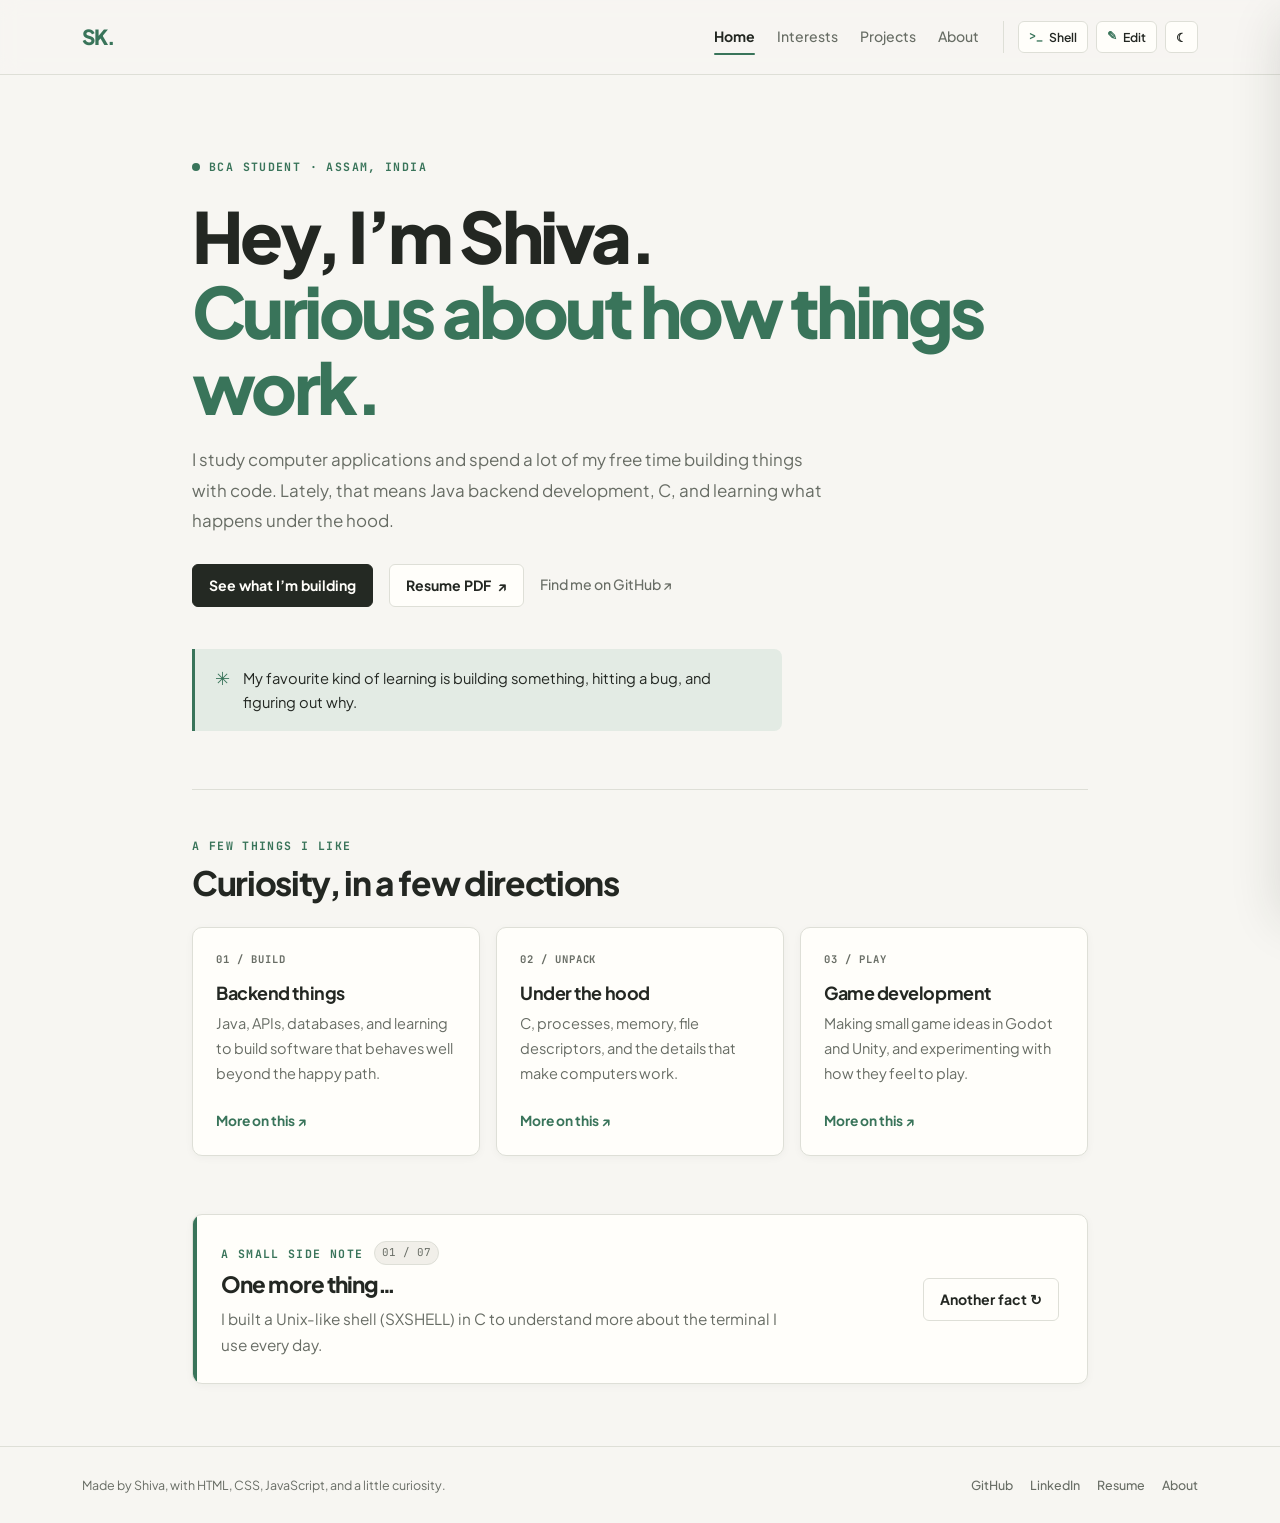
==== commit f2305590: "fix: resolve script caching, synchronous bindings, project counts, about tabs, and owner-only auth e" ====
--- a/index.html
+++ b/index.html
@@ -7,9 +7,19 @@
     <meta name="author" content="Shiva Kar">
     <title>Shiva Kar — Home</title>
     <link rel="icon" type="image/svg+xml" href="data:image/svg+xml,<svg xmlns='http://www.w3.org/2000/svg' viewBox='0 0 100 100'><rect width='100' height='100' rx='20' fill='%23242923'/><text x='50' y='67' font-family='Arial,sans-serif' font-weight='800' font-size='48' text-anchor='middle' fill='%23fffefa'>SK<tspan fill='%2339745a'>.</tspan></text></svg>">
+    <script>
+        (function () {
+            try {
+                var saved = localStorage.getItem("sk_site_theme") || localStorage.getItem("theme");
+                var prefersDark = window.matchMedia && window.matchMedia("(prefers-color-scheme: dark)").matches;
+                var theme = saved ? saved : (prefersDark ? "dark" : "light");
+                if (theme === "dark") document.documentElement.setAttribute("data-theme", "dark");
+            } catch (e) {}
+        })();
+    </script>
     <link href="https://cdn.jsdelivr.net/npm/bootstrap@5.3.8/dist/css/bootstrap.min.css" rel="stylesheet" integrity="sha384-sRIl4kxILFvY47J16cr9ZwB07vP4J8+LH7qKQnuqkuIAvNWLzeN8tE5YBujZqJLB" crossorigin="anonymous">
-    <link href="styles.css" rel="stylesheet">
-    <script src="script.js" defer></script>
+    <link href="styles.css?v=2.2.0" rel="stylesheet">
+    <script src="script.js?v=2.2.0" defer></script>
 </head>
 <body data-page="home">
     <header class="site-header">
@@ -23,14 +33,14 @@
                     <a href="about.html">About</a>
                 </nav>
                 <div class="header-tools" aria-label="Interactive tools">
-                    <button type="button" class="tool-btn" id="open-terminal-btn" title="Open interactive SXSHELL terminal (Ctrl+K)">
-                        <span class="mono-icon">&gt;_</span> <span>Shell</span>
+                    <button type="button" class="tool-btn" id="open-terminal-btn" aria-haspopup="dialog" aria-expanded="false" title="Open interactive SXSHELL terminal (Ctrl+K)">
+                        <span class="mono-icon" aria-hidden="true">&gt;_</span> <span>Shell</span>
                     </button>
-                    <button type="button" class="tool-btn" id="open-studio-btn" title="Interactive Site Editor (Ctrl+E)">
-                        <span class="mono-icon">✎</span> <span>Edit</span>
+                    <button type="button" class="tool-btn" id="open-studio-btn" aria-haspopup="dialog" aria-expanded="false" title="Owner Portfolio Editor (Ctrl+E)">
+                        <span class="mono-icon" aria-hidden="true">✎</span> <span>Edit</span>
                     </button>
-                    <button type="button" class="tool-btn" id="theme-toggle-btn" aria-label="Toggle color theme" title="Switch light/dark theme">
-                        <span id="theme-icon">☾</span>
+                    <button type="button" class="tool-btn" id="theme-toggle-btn" aria-label="Toggle color theme" aria-pressed="false" title="Switch light/dark theme">
+                        <span id="theme-icon" aria-hidden="true">☾</span>
                     </button>
                 </div>
             </div>
@@ -118,7 +128,7 @@
             <p>Made by Shiva, with HTML, CSS, JavaScript, and a little curiosity.</p>
             <div class="footer-links">
                 <a href="https://github.com/shiva-kar" target="_blank" rel="noopener noreferrer">GitHub</a>
-                <a href="https://linkedin.com/in/shiva-kar" target="_blank" rel="noopener noreferrer">LinkedIn</a>
+                <a href="https://www.linkedin.com/in/shiva-kar/" target="_blank" rel="noopener noreferrer">LinkedIn</a>
                 <a href="Shiva_Kar_Resume.pdf" target="_blank" rel="noopener noreferrer">Resume</a>
                 <a href="about.html">About</a>
             </div>
--- a/styles.css
+++ b/styles.css
@@ -12,29 +12,35 @@
     --accent-light: #e6eee7;
     --dark: #242923;
     --dark-text: #fffefa;
+    --danger: #c93b3b;
+    --danger-bg: rgba(201, 59, 59, 0.1);
     --shadow-sm: 0 2px 8px rgba(35, 39, 34, 0.04);
     --shadow-md: 0 10px 28px rgba(35, 39, 34, 0.07);
     --shadow-lg: 0 20px 48px rgba(35, 39, 34, 0.14);
     --font-sans: 'Plus Jakarta Sans', -apple-system, BlinkMacSystemFont, "Segoe UI", Roboto, Arial, sans-serif;
     --font-mono: 'JetBrains Mono', ui-monospace, SFMono-Regular, Menlo, Consolas, monospace;
     --transition: 0.2s cubic-bezier(0.16, 1, 0.3, 1);
+    color-scheme: light;
 }
 
 [data-theme="dark"] {
     --background: #131613;
     --surface: #1b1f1b;
-    --surface-subtle: #222722;
+    --surface-subtle: #232823;
     --text: #eef0ec;
-    --muted: #9ca399;
-    --line: #2c322c;
+    --muted: #a0a89d;
+    --line: #2d342d;
     --accent: #58a983;
     --accent-hover: #6ec09a;
-    --accent-light: rgba(88, 169, 131, 0.14);
+    --accent-light: rgba(88, 169, 131, 0.15);
     --dark: #eef0ec;
     --dark-text: #131613;
+    --danger: #eb6b6b;
+    --danger-bg: rgba(235, 107, 107, 0.14);
     --shadow-sm: 0 2px 8px rgba(0, 0, 0, 0.25);
     --shadow-md: 0 10px 28px rgba(0, 0, 0, 0.35);
     --shadow-lg: 0 20px 48px rgba(0, 0, 0, 0.55);
+    color-scheme: dark;
 }
 
 * {
@@ -47,26 +53,26 @@
 
 body {
     margin: 0;
-    background: var(--background);
+    background-color: var(--background);
     color: var(--text);
     font-family: var(--font-sans);
     line-height: 1.65;
     min-height: 100vh;
     display: flex;
     flex-direction: column;
-    transition: background-color 0.25s ease, color 0.25s ease;
+    transition: background-color 0.22s ease, color 0.22s ease;
     -webkit-font-smoothing: antialiased;
 }
 
 main.page-content {
     flex: 1;
-    animation: pageFadeIn 0.35s cubic-bezier(0.16, 1, 0.3, 1);
+    animation: pageFadeIn 0.3s cubic-bezier(0.16, 1, 0.3, 1);
 }
 
 @keyframes pageFadeIn {
     from {
         opacity: 0;
-        transform: translateY(6px);
+        transform: translateY(5px);
     }
     to {
         opacity: 1;
@@ -90,7 +96,7 @@
     top: 0;
     z-index: 90;
     border-bottom: 1px solid var(--line);
-    background: color-mix(in srgb, var(--background) 88%, transparent);
+    background: color-mix(in srgb, var(--background) 90%, transparent);
     backdrop-filter: blur(10px);
     -webkit-backdrop-filter: blur(10px);
 }
@@ -186,7 +192,7 @@
     align-items: center;
     gap: 6px;
     background: var(--surface);
-    color: var(--muted);
+    color: var(--text);
     border: 1px solid var(--line);
     border-radius: 6px;
     padding: 5px 10px;
@@ -390,18 +396,18 @@
     color: var(--text);
 }
 
-.interest-card,
-.project-card {
+.card.interest-card,
+.card.project-card {
     border: 1px solid var(--line);
     border-radius: 10px;
-    background: var(--surface);
+    background-color: var(--surface);
     color: var(--text);
     box-shadow: var(--shadow-sm);
-    transition: transform var(--transition), border-color var(--transition), box-shadow var(--transition);
-}
-
-.interest-card:hover,
-.project-card:hover {
+    transition: transform var(--transition), border-color var(--transition), box-shadow var(--transition), background-color 0.22s ease;
+}
+
+.card.interest-card:hover,
+.card.project-card:hover {
     transform: translateY(-3px);
     border-color: color-mix(in srgb, var(--accent) 55%, var(--line));
     box-shadow: var(--shadow-md);
@@ -507,12 +513,12 @@
     margin-bottom: 0;
     color: var(--muted);
     font-size: 0.96rem;
-    transition: opacity 0.18s ease, transform 0.18s ease;
+    transition: opacity 0.16s ease, transform 0.16s ease;
 }
 
 #fact-text.fact-switching {
     opacity: 0;
-    transform: translateY(4px);
+    transform: translateY(3px);
 }
 
 .fact-actions {
@@ -598,6 +604,7 @@
 
 .skill-list .badge.interactive-badge {
     cursor: pointer;
+    user-select: none;
 }
 
 .skill-list .badge.interactive-badge:hover,
@@ -608,6 +615,22 @@
     transform: translateY(-1px);
 }
 
+.skill-note-panel {
+    margin-top: 12px;
+    padding: 10px 14px;
+    border-radius: 7px;
+    border: 1px solid var(--line);
+    background: var(--accent-light);
+    color: var(--text) !important;
+    font-size: 0.84rem;
+    display: none;
+}
+
+.skill-note-panel.visible {
+    display: block;
+    animation: pageFadeIn 0.18s ease;
+}
+
 /* Evidence-Based Skill Tree Grid */
 .evidence-grid {
     display: grid;
@@ -665,7 +688,7 @@
     align-items: center;
     justify-content: space-between;
     flex-wrap: wrap;
-    gap: 12px;
+    gap: 14px;
     margin-bottom: 26px;
 }
 
@@ -698,10 +721,55 @@
     border-color: var(--dark);
 }
 
+.filter-controls-right {
+    display: flex;
+    align-items: center;
+    gap: 12px;
+    flex-wrap: wrap;
+}
+
+.project-search-input {
+    background: var(--surface);
+    color: var(--text);
+    border: 1px solid var(--line);
+    border-radius: 99px;
+    padding: 5px 13px;
+    font-size: 0.8rem;
+    font-family: var(--font-sans);
+    min-width: 190px;
+    transition: border-color var(--transition);
+}
+
+.project-search-input:focus {
+    outline: none;
+    border-color: var(--accent);
+}
+
 .project-count {
     font-family: var(--font-mono);
     font-size: 0.76rem;
     color: var(--muted);
+}
+
+.project-empty-state {
+    padding: 40px 24px;
+    text-align: center;
+    border: 1px dashed var(--line);
+    border-radius: 10px;
+    background: var(--surface);
+    color: var(--muted);
+}
+
+.project-empty-state h3 {
+    font-size: 1.15rem;
+    font-weight: 700;
+    color: var(--text);
+    margin-bottom: 6px;
+}
+
+.project-empty-state p {
+    margin-bottom: 16px;
+    font-size: 0.9rem;
 }
 
 .project-card .card-body {
@@ -751,6 +819,7 @@
     font-size: 1.5rem;
     font-weight: 750;
     letter-spacing: -0.03em;
+    color: var(--text);
 }
 
 .project-learning {
@@ -820,6 +889,20 @@
     margin-top: auto;
 }
 
+.planned-repo-tag {
+    display: inline-flex;
+    align-items: center;
+    gap: 6px;
+    font-family: var(--font-mono);
+    font-size: 0.76rem;
+    color: var(--muted);
+    background: var(--surface-subtle);
+    border: 1px dashed var(--line);
+    padding: 7px 12px;
+    border-radius: 6px;
+    user-select: none;
+}
+
 /* ===== About Page, Education & Tabs ===== */
 .about-layout {
     display: grid;
@@ -844,7 +927,7 @@
 .simple-list .list-group-item {
     padding: 15px 18px;
     border-color: var(--line);
-    background: var(--surface);
+    background-color: var(--surface);
     color: var(--text);
     font-size: 0.94rem;
 }
@@ -961,21 +1044,45 @@
     border: 1px solid var(--line);
     border-radius: 8px;
     background: var(--surface);
+    display: flex;
+    flex-direction: column;
+    gap: 6px;
 }
 
 .cert-box h3 {
     font-size: 0.94rem;
     font-weight: 700;
-    margin-bottom: 4px;
-}
-
-.cert-box p {
+    margin: 0;
+    color: var(--text);
+}
+
+.cert-box .cert-issuer {
     font-family: var(--font-mono);
     font-size: 0.76rem;
     color: var(--accent);
     margin: 0;
 }
 
+.cert-box .cert-meta {
+    margin-top: auto;
+    padding-top: 6px;
+    font-size: 0.74rem;
+    color: var(--muted);
+    display: flex;
+    align-items: center;
+    justify-content: space-between;
+}
+
+.cert-box .cert-link {
+    color: var(--accent);
+    font-weight: 700;
+    text-decoration: none;
+}
+
+.cert-box .cert-link:hover {
+    text-decoration: underline;
+}
+
 /* ===== Simple CTA Box ===== */
 .simple-cta {
     margin: 38px 0 15px;
@@ -1023,10 +1130,11 @@
 }
 
 /* ===== Interactive SXSHELL Terminal Modal ===== */
-.terminal-backdrop {
+.terminal-backdrop,
+.auth-modal-backdrop {
     position: fixed;
     inset: 0;
-    background: rgba(15, 18, 15, 0.55);
+    background: rgba(15, 18, 15, 0.6);
     backdrop-filter: blur(4px);
     z-index: 1000;
     display: none;
@@ -1035,7 +1143,8 @@
     padding: 16px;
 }
 
-.terminal-backdrop.open {
+.terminal-backdrop.open,
+.auth-modal-backdrop.open {
     display: flex;
     animation: pageFadeIn 0.18s ease;
 }
@@ -1134,14 +1243,61 @@
     outline: none;
 }
 
-/* ===== Interactive Site Studio / Editor Drawer ===== */
+/* ===== Owner Auth Modal ===== */
+.auth-modal-card {
+    width: 100%;
+    max-width: 460px;
+    background: var(--surface);
+    color: var(--text);
+    border: 1px solid var(--line);
+    border-radius: 10px;
+    box-shadow: var(--shadow-lg);
+    padding: 24px;
+}
+
+.auth-modal-header {
+    display: flex;
+    align-items: center;
+    justify-content: space-between;
+    margin-bottom: 12px;
+}
+
+.auth-modal-header h3 {
+    margin: 0;
+    font-size: 1.15rem;
+    font-weight: 800;
+}
+
+.auth-modal-desc {
+    font-size: 0.86rem;
+    color: var(--muted);
+    margin-bottom: 16px;
+    line-height: 1.6;
+}
+
+.auth-error-msg {
+    display: none;
+    padding: 10px 12px;
+    border-radius: 6px;
+    background: var(--danger-bg);
+    border: 1px solid var(--danger);
+    color: var(--danger);
+    font-size: 0.8rem;
+    margin-bottom: 14px;
+}
+
+.auth-error-msg.visible {
+    display: block;
+}
+
+/* ===== Interactive Site Studio / Owner Editor Drawer ===== */
 .studio-drawer {
     position: fixed;
     top: 0;
     right: 0;
     bottom: 0;
     width: 100%;
-    max-width: 430px;
+    max-width: 450px;
     background: var(--surface);
     color: var(--text);
     border-left: 1px solid var(--line);
@@ -1175,6 +1331,18 @@
     gap: 8px;
 }
 
+.studio-auth-bar {
+    padding: 9px 20px;
+    border-bottom: 1px solid var(--line);
+    background: var(--surface);
+    display: flex;
+    align-items: center;
+    justify-content: space-between;
+    font-size: 0.76rem;
+    font-family: var(--font-mono);
+    color: var(--accent);
+}
+
 .studio-mode-bar {
     padding: 12px 20px;
     border-bottom: 1px solid var(--line);
@@ -1216,6 +1384,29 @@
     flex: 1;
     overflow-y: auto;
     padding: 18px 20px;
+}
+
+.studio-status-banner {
+    display: none;
+    padding: 10px 14px;
+    margin: 0 20px 10px;
+    border-radius: 6px;
+    font-size: 0.8rem;
+    font-weight: 600;
+}
+
+.studio-status-banner.error {
+    display: block;
+    background: var(--danger-bg);
+    color: var(--danger);
+    border: 1px solid var(--danger);
+}
+
+.studio-status-banner.success {
+    display: block;
+    background: var(--accent-light);
+    color: var(--accent);
+    border: 1px solid var(--accent);
 }
 
 .studio-field {
@@ -1331,6 +1522,8 @@
     opacity: 0;
     pointer-events: none;
     transition: opacity 0.2s ease, transform 0.2s ease;
+    max-width: 90vw;
+    text-align: center;
 }
 
 .site-toast.show {
@@ -1417,6 +1610,15 @@
     .simple-cta {
         padding: 21px;
     }
+
+    .filter-controls-right {
+        width: 100%;
+        justify-content: space-between;
+    }
+
+    .project-search-input {
+        flex: 1;
+    }
 }
 
 @media (prefers-reduced-motion: reduce) {
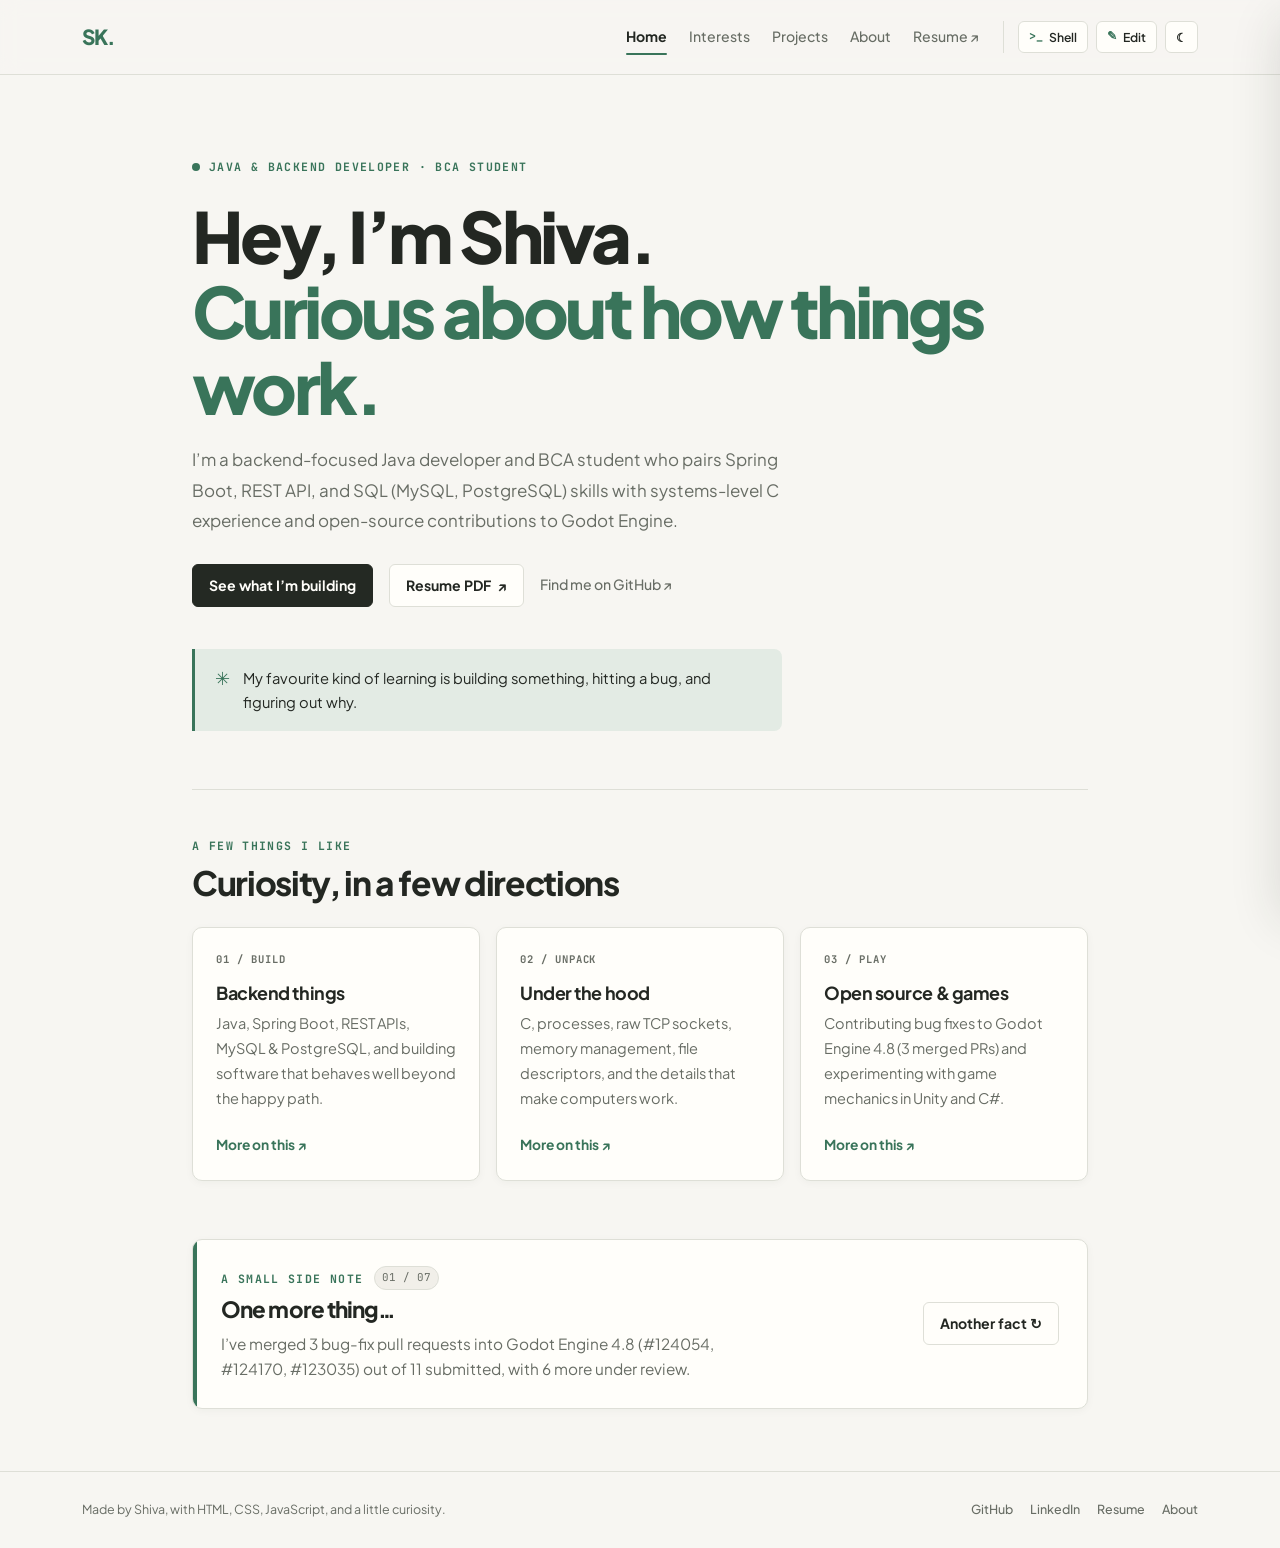
==== commit f2b59326: "feat(resume): integrate updated resume PDF, Godot open-source experience, Resume Builder project, an" ====
--- a/index.html
+++ b/index.html
@@ -3,7 +3,7 @@
 <head>
     <meta charset="UTF-8">
     <meta name="viewport" content="width=device-width, initial-scale=1.0">
-    <meta name="description" content="A personal homepage for Shiva Kar: backend development, systems programming, games, and side projects.">
+    <meta name="description" content="Personal portfolio of Shiva Kar — Java & Backend Developer, Open Source Contributor (Godot Engine), and Systems Programmer in C.">
     <meta name="author" content="Shiva Kar">
     <title>Shiva Kar — Home</title>
     <link rel="icon" type="image/svg+xml" href="data:image/svg+xml,<svg xmlns='http://www.w3.org/2000/svg' viewBox='0 0 100 100'><rect width='100' height='100' rx='20' fill='%23242923'/><text x='50' y='67' font-family='Arial,sans-serif' font-weight='800' font-size='48' text-anchor='middle' fill='%23fffefa'>SK<tspan fill='%2339745a'>.</tspan></text></svg>">
@@ -18,8 +18,8 @@
         })();
     </script>
     <link href="https://cdn.jsdelivr.net/npm/bootstrap@5.3.8/dist/css/bootstrap.min.css" rel="stylesheet" integrity="sha384-sRIl4kxILFvY47J16cr9ZwB07vP4J8+LH7qKQnuqkuIAvNWLzeN8tE5YBujZqJLB" crossorigin="anonymous">
-    <link href="styles.css?v=2.2.0" rel="stylesheet">
-    <script src="script.js?v=2.2.0" defer></script>
+    <link href="styles.css?v=2.3.0" rel="stylesheet">
+    <script src="script.js?v=2.3.0" defer></script>
 </head>
 <body data-page="home">
     <header class="site-header">
@@ -31,6 +31,7 @@
                     <a href="interests.html">Interests</a>
                     <a href="projects.html">Projects</a>
                     <a href="about.html">About</a>
+                    <a href="Shiva_Kar_Resume.pdf?v=2.3.0" target="_blank" rel="noopener noreferrer">Resume ↗</a>
                 </nav>
                 <div class="header-tools" aria-label="Interactive tools">
                     <button type="button" class="tool-btn" id="open-terminal-btn" aria-haspopup="dialog" aria-expanded="false" title="Open interactive SXSHELL terminal (Ctrl+K)">
@@ -51,16 +52,16 @@
         <section class="hero" aria-labelledby="intro-title">
             <p class="eyebrow">
                 <span class="status-dot" aria-hidden="true"></span>
-                <span id="hero-eyebrow" data-editable="meta.eyebrow">BCA student · Assam, India</span>
+                <span id="hero-eyebrow" data-editable="meta.eyebrow">Java &amp; Backend Developer · BCA Student</span>
             </p>
             <h1 id="intro-title">
                 <span id="hero-headline-prefix" data-editable="home.headlinePrefix">Hey, I’m Shiva.</span><br>
                 <span class="accent-text" id="hero-headline-accent" data-editable="home.headlineAccent">Curious about how things work.</span>
             </h1>
-            <p class="intro" id="hero-intro" data-editable="home.intro">I study computer applications and spend a lot of my free time building things with code. Lately, that means Java backend development, C, and learning what happens under the hood.</p>
+            <p class="intro" id="hero-intro" data-editable="home.intro">I’m a backend-focused Java developer and BCA student who pairs Spring Boot, REST API, and SQL (MySQL, PostgreSQL) skills with systems-level C experience and open-source contributions to Godot Engine.</p>
             <div class="hero-actions">
                 <a class="btn btn-dark" id="hero-primary-cta" href="projects.html">See what I’m building</a>
-                <a class="btn btn-outline-dark" id="hero-resume-cta" href="Shiva_Kar_Resume.pdf" target="_blank" rel="noopener noreferrer">Resume PDF <span aria-hidden="true">↗</span></a>
+                <a class="btn btn-outline-dark" id="hero-resume-cta" href="Shiva_Kar_Resume.pdf?v=2.3.0" target="_blank" rel="noopener noreferrer">Resume PDF <span aria-hidden="true">↗</span></a>
                 <a class="text-link" id="hero-secondary-cta" href="https://github.com/shiva-kar" target="_blank" rel="noopener noreferrer">Find me on GitHub <span aria-hidden="true">↗</span></a>
             </div>
             <div class="note">
@@ -80,7 +81,7 @@
                         <div class="card-body">
                             <span class="card-number" data-editable="home.cards.0.number">01 / BUILD</span>
                             <h3 class="card-title" data-editable="home.cards.0.title">Backend things</h3>
-                            <p class="card-text" data-editable="home.cards.0.text">Java, APIs, databases, and learning to build software that behaves well beyond the happy path.</p>
+                            <p class="card-text" data-editable="home.cards.0.text">Java, Spring Boot, REST APIs, MySQL &amp; PostgreSQL, and building software that behaves well beyond the happy path.</p>
                             <a href="interests.html#backend" class="card-link">More on this ↗</a>
                         </div>
                     </article>
@@ -90,7 +91,7 @@
                         <div class="card-body">
                             <span class="card-number" data-editable="home.cards.1.number">02 / UNPACK</span>
                             <h3 class="card-title" data-editable="home.cards.1.title">Under the hood</h3>
-                            <p class="card-text" data-editable="home.cards.1.text">C, processes, memory, file descriptors, and the details that make computers work.</p>
+                            <p class="card-text" data-editable="home.cards.1.text">C, processes, raw TCP sockets, memory management, file descriptors, and the details that make computers work.</p>
                             <a href="interests.html#systems" class="card-link">More on this ↗</a>
                         </div>
                     </article>
@@ -99,8 +100,8 @@
                     <article class="card interest-card h-100">
                         <div class="card-body">
                             <span class="card-number" data-editable="home.cards.2.number">03 / PLAY</span>
-                            <h3 class="card-title" data-editable="home.cards.2.title">Game development</h3>
-                            <p class="card-text" data-editable="home.cards.2.text">Making small game ideas in Godot and Unity, and experimenting with how they feel to play.</p>
+                            <h3 class="card-title" data-editable="home.cards.2.title">Open source &amp; games</h3>
+                            <p class="card-text" data-editable="home.cards.2.text">Contributing bug fixes to Godot Engine 4.8 (3 merged PRs) and experimenting with game mechanics in Unity and C#.</p>
                             <a href="interests.html#gamedev" class="card-link">More on this ↗</a>
                         </div>
                     </article>
@@ -115,7 +116,7 @@
                     <span class="fact-counter" id="fact-counter">01 / 07</span>
                 </div>
                 <h2 id="fact-title">One more thing…</h2>
-                <p id="fact-text" aria-live="polite">I built a Unix-like shell (SXSHELL) in C to understand more about the terminal I use every day.</p>
+                <p id="fact-text" aria-live="polite">I’ve merged 3 bug-fix pull requests into Godot Engine 4.8 (#124054, #124170, #123035) out of 11 submitted, with 6 more under review.</p>
             </div>
             <div class="fact-actions">
                 <button id="fact-button" class="btn btn-outline-dark" type="button">Another fact ↻</button>
@@ -128,8 +129,8 @@
             <p>Made by Shiva, with HTML, CSS, JavaScript, and a little curiosity.</p>
             <div class="footer-links">
                 <a href="https://github.com/shiva-kar" target="_blank" rel="noopener noreferrer">GitHub</a>
-                <a href="https://www.linkedin.com/in/shiva-kar/" target="_blank" rel="noopener noreferrer">LinkedIn</a>
-                <a href="Shiva_Kar_Resume.pdf" target="_blank" rel="noopener noreferrer">Resume</a>
+                <a href="https://www.linkedin.com/in/shiva-kar" target="_blank" rel="noopener noreferrer">LinkedIn</a>
+                <a href="Shiva_Kar_Resume.pdf?v=2.3.0" target="_blank" rel="noopener noreferrer">Resume</a>
                 <a href="about.html">About</a>
             </div>
         </div>
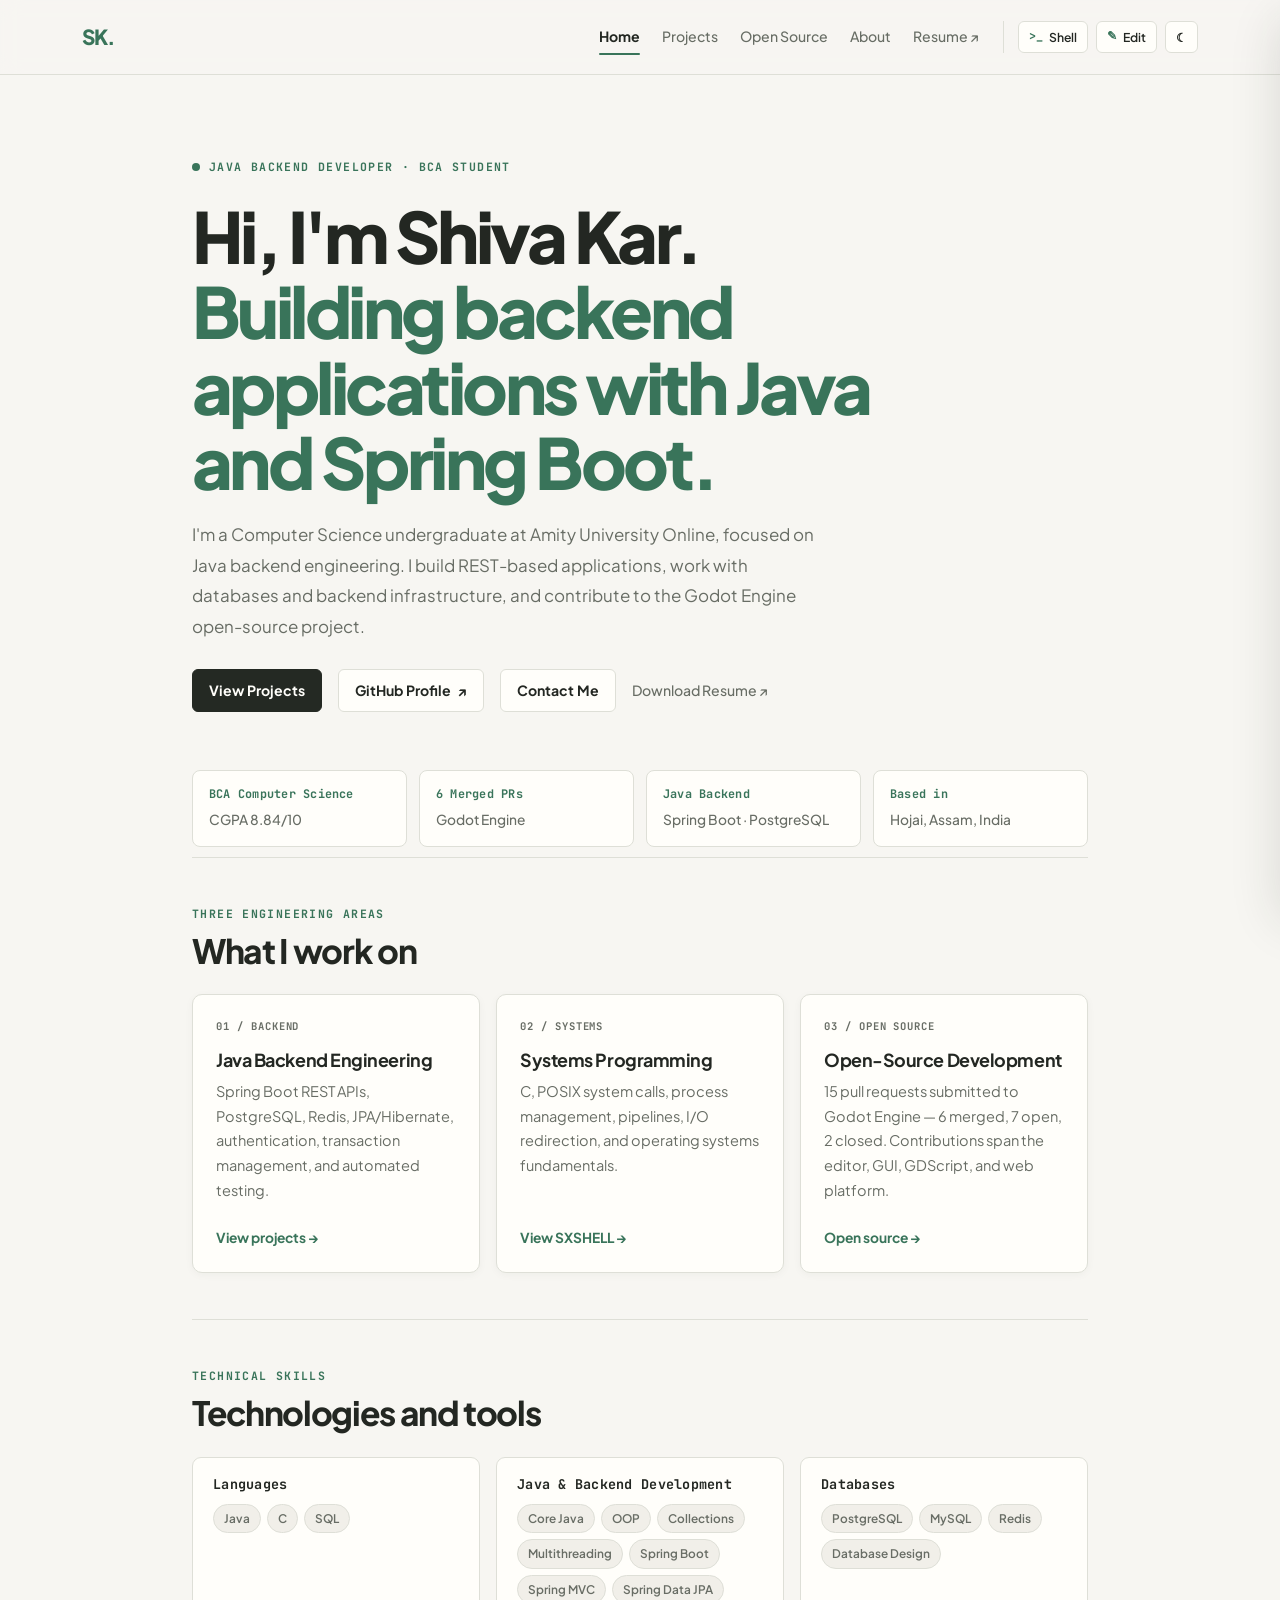
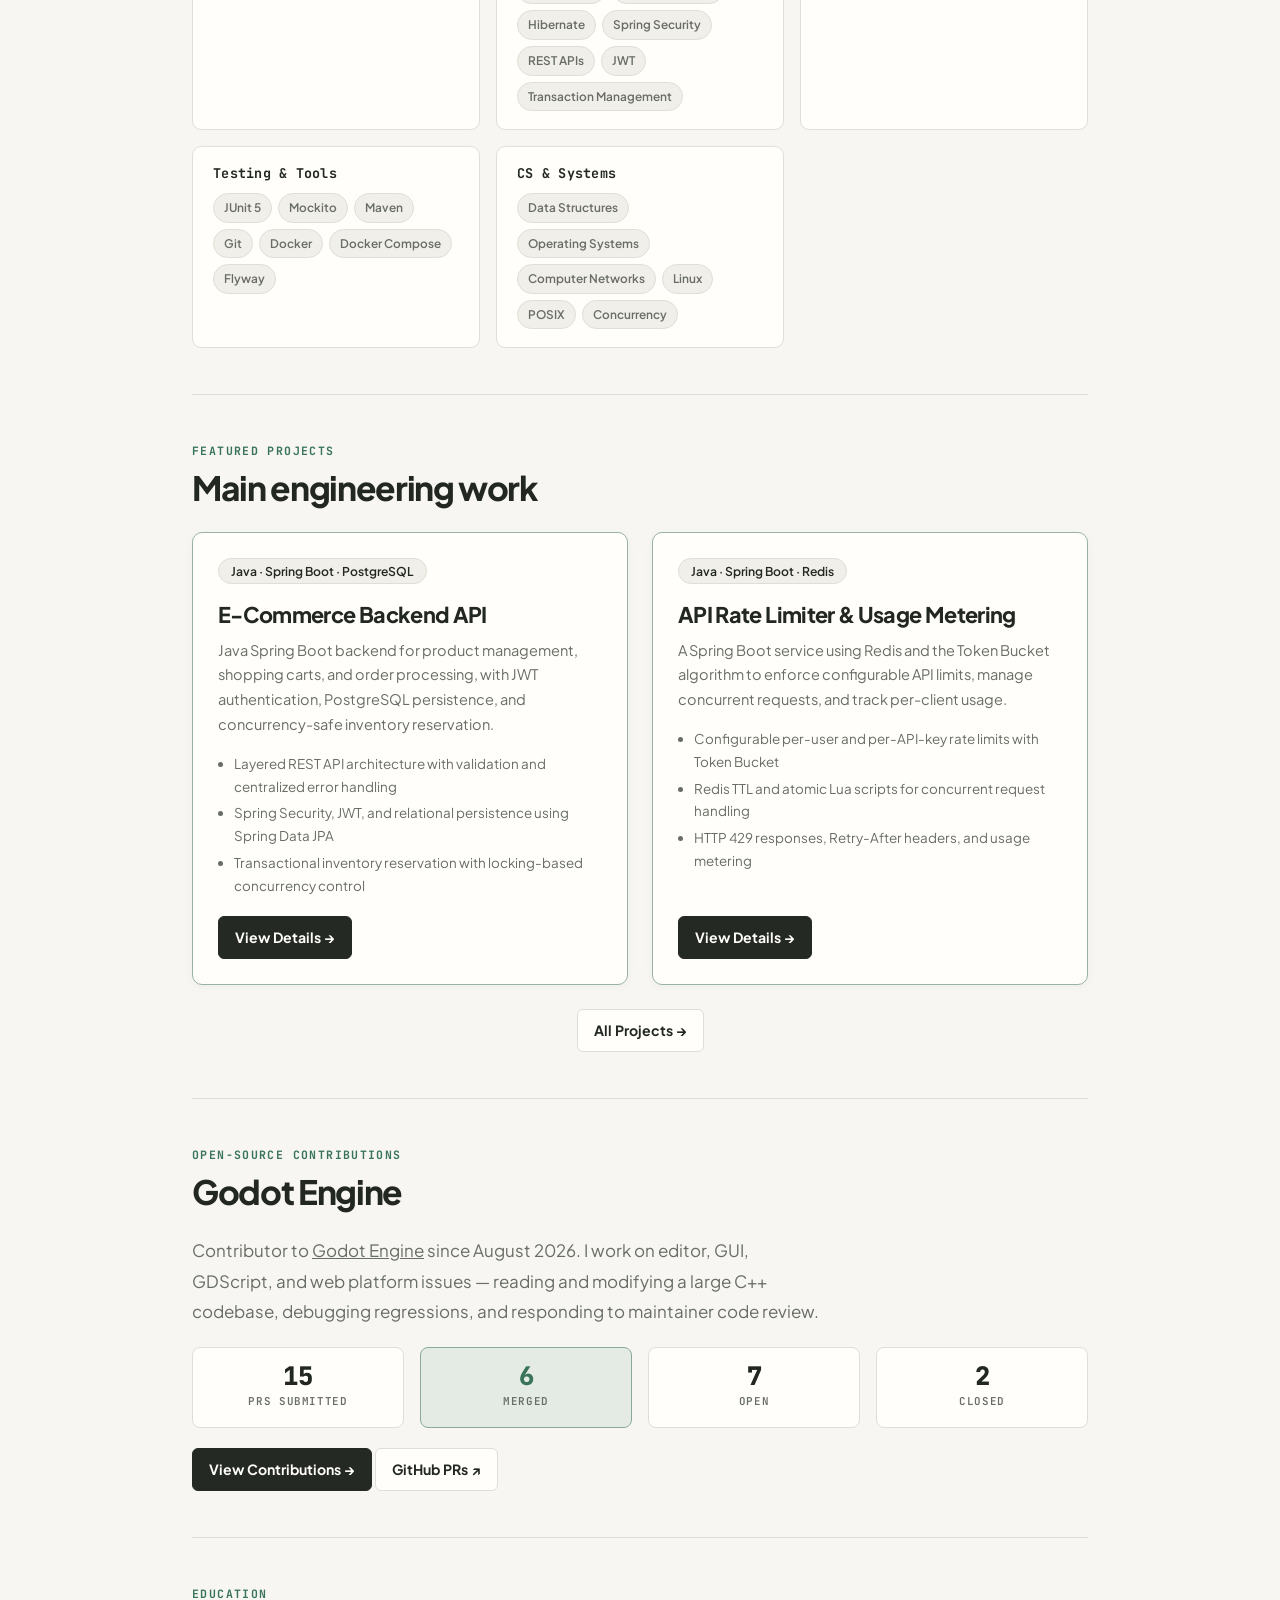
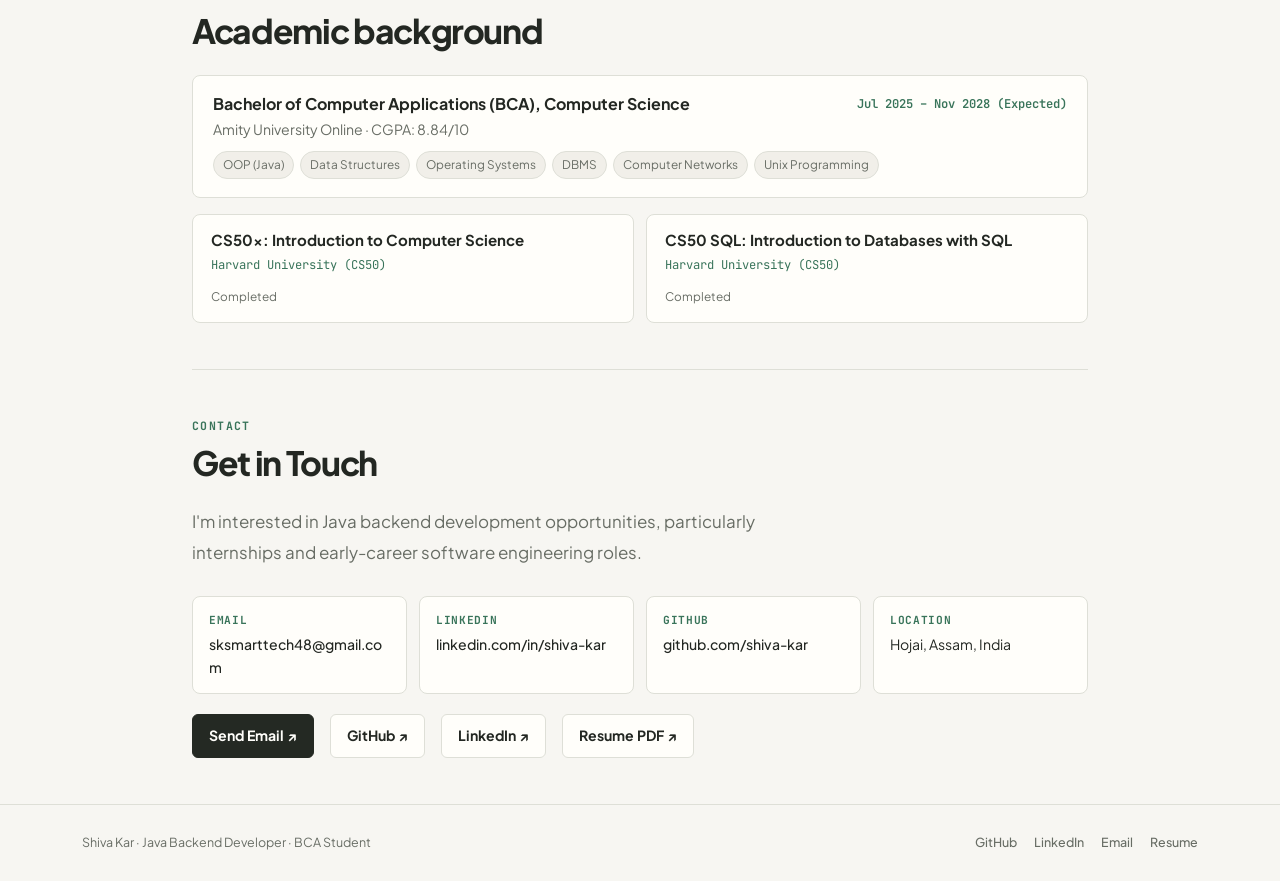
==== commit 34c7b9c9: "feat: transform portfolio into Java backend engineering portfolio with Godot OSS contributions - Ref" ====
--- a/index.html
+++ b/index.html
@@ -3,9 +3,19 @@
 <head>
     <meta charset="UTF-8">
     <meta name="viewport" content="width=device-width, initial-scale=1.0">
-    <meta name="description" content="Personal portfolio of Shiva Kar — Java & Backend Developer, Open Source Contributor (Godot Engine), and Systems Programmer in C.">
+    <title>Shiva Kar | Java Backend Developer</title>
+    <meta name="description" content="Shiva Kar is a BCA Computer Science student focused on Java backend development, Spring Boot, PostgreSQL, Redis, and open-source software engineering.">
     <meta name="author" content="Shiva Kar">
-    <title>Shiva Kar — Home</title>
+    <link rel="canonical" href="https://shivakar.me">
+    <meta property="og:title" content="Shiva Kar | Java Backend Developer">
+    <meta property="og:description" content="Shiva Kar is a BCA Computer Science student focused on Java backend development, Spring Boot, PostgreSQL, Redis, and open-source software engineering.">
+    <meta property="og:url" content="https://shivakar.me">
+    <meta property="og:type" content="website">
+    <meta property="og:site_name" content="Shiva Kar">
+    <meta name="twitter:card" content="summary">
+    <meta name="twitter:title" content="Shiva Kar | Java Backend Developer">
+    <meta name="twitter:description" content="Shiva Kar is a BCA Computer Science student focused on Java backend development, Spring Boot, PostgreSQL, Redis, and open-source software engineering.">
+    <meta name="theme-color" content="#39745a">
     <link rel="icon" type="image/svg+xml" href="data:image/svg+xml,<svg xmlns='http://www.w3.org/2000/svg' viewBox='0 0 100 100'><rect width='100' height='100' rx='20' fill='%23242923'/><text x='50' y='67' font-family='Arial,sans-serif' font-weight='800' font-size='48' text-anchor='middle' fill='%23fffefa'>SK<tspan fill='%2339745a'>.</tspan></text></svg>">
     <script>
         (function () {
@@ -18,20 +28,23 @@
         })();
     </script>
     <link href="https://cdn.jsdelivr.net/npm/bootstrap@5.3.8/dist/css/bootstrap.min.css" rel="stylesheet" integrity="sha384-sRIl4kxILFvY47J16cr9ZwB07vP4J8+LH7qKQnuqkuIAvNWLzeN8tE5YBujZqJLB" crossorigin="anonymous">
-    <link href="styles.css?v=2.3.0" rel="stylesheet">
-    <script src="script.js?v=2.3.0" defer></script>
+    <link href="styles.css?v=3.0.0" rel="stylesheet">
+    <script src="script.js?v=3.0.0" defer></script>
 </head>
 <body data-page="home">
     <header class="site-header">
         <div class="container header-inner">
             <a class="brand" href="index.html" aria-label="Shiva Kar homepage"><span id="brand-text" data-editable="meta.brand">SK</span><span>.</span></a>
-            <div class="header-right">
+            <button type="button" class="mobile-nav-toggle" id="mobile-nav-toggle" aria-label="Toggle navigation menu" aria-expanded="false">
+                <span class="nav-hamburger" aria-hidden="true"></span>
+            </button>
+            <div class="header-right" id="header-right">
                 <nav class="site-nav" aria-label="Main navigation">
                     <a class="active" href="index.html" aria-current="page">Home</a>
-                    <a href="interests.html">Interests</a>
                     <a href="projects.html">Projects</a>
+                    <a href="opensource.html">Open Source</a>
                     <a href="about.html">About</a>
-                    <a href="Shiva_Kar_Resume.pdf?v=2.3.0" target="_blank" rel="noopener noreferrer">Resume ↗</a>
+                    <a href="Shiva_Kar_Resume.pdf?v=3.0.0" target="_blank" rel="noopener noreferrer">Resume ↗</a>
                 </nav>
                 <div class="header-tools" aria-label="Interactive tools">
                     <button type="button" class="tool-btn" id="open-terminal-btn" aria-haspopup="dialog" aria-expanded="false" title="Open interactive SXSHELL terminal (Ctrl+K)">
@@ -49,89 +62,315 @@
     </header>
 
     <main class="container page-content">
+        <!-- Hero Section -->
         <section class="hero" aria-labelledby="intro-title">
             <p class="eyebrow">
                 <span class="status-dot" aria-hidden="true"></span>
-                <span id="hero-eyebrow" data-editable="meta.eyebrow">Java &amp; Backend Developer · BCA Student</span>
+                <span id="hero-eyebrow" data-editable="meta.eyebrow">Java Backend Developer · BCA Student</span>
             </p>
             <h1 id="intro-title">
-                <span id="hero-headline-prefix" data-editable="home.headlinePrefix">Hey, I’m Shiva.</span><br>
-                <span class="accent-text" id="hero-headline-accent" data-editable="home.headlineAccent">Curious about how things work.</span>
+                <span id="hero-headline-prefix" data-editable="home.headlinePrefix">Hi, I'm Shiva Kar.</span><br>
+                <span class="accent-text" id="hero-headline-accent" data-editable="home.headlineAccent">Building backend applications with Java and Spring Boot.</span>
             </h1>
-            <p class="intro" id="hero-intro" data-editable="home.intro">I’m a backend-focused Java developer and BCA student who pairs Spring Boot, REST API, and SQL (MySQL, PostgreSQL) skills with systems-level C experience and open-source contributions to Godot Engine.</p>
+            <p class="intro" id="hero-intro" data-editable="home.intro">I'm a Computer Science undergraduate at Amity University Online, focused on Java backend engineering. I build REST-based applications, work with databases and backend infrastructure, and contribute to the Godot Engine open-source project.</p>
             <div class="hero-actions">
-                <a class="btn btn-dark" id="hero-primary-cta" href="projects.html">See what I’m building</a>
-                <a class="btn btn-outline-dark" id="hero-resume-cta" href="Shiva_Kar_Resume.pdf?v=2.3.0" target="_blank" rel="noopener noreferrer">Resume PDF <span aria-hidden="true">↗</span></a>
-                <a class="text-link" id="hero-secondary-cta" href="https://github.com/shiva-kar" target="_blank" rel="noopener noreferrer">Find me on GitHub <span aria-hidden="true">↗</span></a>
-            </div>
-            <div class="note">
-                <span class="note-mark" aria-hidden="true">✳</span>
-                <p id="hero-note" data-editable="home.note">My favourite kind of learning is building something, hitting a bug, and figuring out <em>why</em>.</p>
-            </div>
-        </section>
-
-        <section class="section-block" aria-labelledby="interests-title">
-            <div class="section-heading">
-                <p class="section-kicker" id="home-cards-kicker" data-editable="home.cardsKicker">A FEW THINGS I LIKE</p>
-                <h2 id="interests-title" data-editable="home.cardsTitle">Curiosity, in a few directions</h2>
+                <a class="btn btn-dark" id="hero-primary-cta" href="projects.html">View Projects</a>
+                <a class="btn btn-outline-dark" href="https://github.com/shiva-kar" target="_blank" rel="noopener noreferrer">GitHub Profile <span aria-hidden="true">↗</span></a>
+                <a class="btn btn-outline-dark" href="mailto:sksmarttech48@gmail.com">Contact Me</a>
+                <a class="text-link" id="hero-resume-cta" href="Shiva_Kar_Resume.pdf?v=3.0.0" target="_blank" rel="noopener noreferrer">Download Resume <span aria-hidden="true">↗</span></a>
+            </div>
+        </section>
+
+        <!-- Quick Highlights -->
+        <section class="highlights-bar" aria-label="Key facts">
+            <div class="highlights-grid" id="hero-highlights">
+                <div class="highlight-item">
+                    <span class="highlight-label">BCA Computer Science</span>
+                    <span class="highlight-detail">CGPA 8.84/10</span>
+                </div>
+                <div class="highlight-item">
+                    <span class="highlight-label">6 Merged PRs</span>
+                    <span class="highlight-detail">Godot Engine</span>
+                </div>
+                <div class="highlight-item">
+                    <span class="highlight-label">Java Backend</span>
+                    <span class="highlight-detail">Spring Boot · PostgreSQL</span>
+                </div>
+                <div class="highlight-item">
+                    <span class="highlight-label">Based in</span>
+                    <span class="highlight-detail">Hojai, Assam, India</span>
+                </div>
+            </div>
+        </section>
+
+        <!-- Three Engineering Areas -->
+        <section class="section-block" aria-labelledby="areas-title">
+            <div class="section-heading">
+                <p class="section-kicker" id="home-cards-kicker" data-editable="home.cardsKicker">THREE ENGINEERING AREAS</p>
+                <h2 id="areas-title" data-editable="home.cardsTitle">What I work on</h2>
             </div>
             <div class="row g-3" id="home-cards-grid">
                 <div class="col-md-4">
                     <article class="card interest-card h-100">
                         <div class="card-body">
-                            <span class="card-number" data-editable="home.cards.0.number">01 / BUILD</span>
-                            <h3 class="card-title" data-editable="home.cards.0.title">Backend things</h3>
-                            <p class="card-text" data-editable="home.cards.0.text">Java, Spring Boot, REST APIs, MySQL &amp; PostgreSQL, and building software that behaves well beyond the happy path.</p>
-                            <a href="interests.html#backend" class="card-link">More on this ↗</a>
+                            <span class="card-number" data-editable="home.cards.0.number">01 / BACKEND</span>
+                            <h3 class="card-title" data-editable="home.cards.0.title">Java Backend Engineering</h3>
+                            <p class="card-text" data-editable="home.cards.0.text">Spring Boot REST APIs, PostgreSQL, Redis, JPA/Hibernate, authentication, transaction management, and automated testing.</p>
+                            <a href="projects.html" class="card-link">View projects →</a>
                         </div>
                     </article>
                 </div>
                 <div class="col-md-4">
                     <article class="card interest-card h-100">
                         <div class="card-body">
-                            <span class="card-number" data-editable="home.cards.1.number">02 / UNPACK</span>
-                            <h3 class="card-title" data-editable="home.cards.1.title">Under the hood</h3>
-                            <p class="card-text" data-editable="home.cards.1.text">C, processes, raw TCP sockets, memory management, file descriptors, and the details that make computers work.</p>
-                            <a href="interests.html#systems" class="card-link">More on this ↗</a>
+                            <span class="card-number" data-editable="home.cards.1.number">02 / SYSTEMS</span>
+                            <h3 class="card-title" data-editable="home.cards.1.title">Systems Programming</h3>
+                            <p class="card-text" data-editable="home.cards.1.text">C, POSIX system calls, process management, pipelines, I/O redirection, and operating systems fundamentals.</p>
+                            <a href="https://github.com/shiva-kar/SXSHELL-unix-like-shell" target="_blank" rel="noopener noreferrer" class="card-link">View SXSHELL →</a>
                         </div>
                     </article>
                 </div>
                 <div class="col-md-4">
                     <article class="card interest-card h-100">
                         <div class="card-body">
-                            <span class="card-number" data-editable="home.cards.2.number">03 / PLAY</span>
-                            <h3 class="card-title" data-editable="home.cards.2.title">Open source &amp; games</h3>
-                            <p class="card-text" data-editable="home.cards.2.text">Contributing bug fixes to Godot Engine 4.8 (3 merged PRs) and experimenting with game mechanics in Unity and C#.</p>
-                            <a href="interests.html#gamedev" class="card-link">More on this ↗</a>
-                        </div>
-                    </article>
-                </div>
-            </div>
-        </section>
-
-        <section class="fun-fact" aria-labelledby="fact-title">
-            <div>
-                <div class="fun-fact-header">
-                    <p class="section-kicker">A SMALL SIDE NOTE</p>
-                    <span class="fact-counter" id="fact-counter">01 / 07</span>
-                </div>
-                <h2 id="fact-title">One more thing…</h2>
-                <p id="fact-text" aria-live="polite">I’ve merged 3 bug-fix pull requests into Godot Engine 4.8 (#124054, #124170, #123035) out of 11 submitted, with 6 more under review.</p>
-            </div>
-            <div class="fact-actions">
-                <button id="fact-button" class="btn btn-outline-dark" type="button">Another fact ↻</button>
+                            <span class="card-number" data-editable="home.cards.2.number">03 / OPEN SOURCE</span>
+                            <h3 class="card-title" data-editable="home.cards.2.title">Open-Source Development</h3>
+                            <p class="card-text" data-editable="home.cards.2.text">15 pull requests submitted to Godot Engine — 6 merged, 7 open, 2 closed. Contributions span the editor, GUI, GDScript, and web platform.</p>
+                            <a href="opensource.html" class="card-link">Open source →</a>
+                        </div>
+                    </article>
+                </div>
+            </div>
+        </section>
+
+        <!-- Skills Overview -->
+        <section class="section-block" aria-labelledby="skills-title">
+            <div class="section-heading">
+                <p class="section-kicker">TECHNICAL SKILLS</p>
+                <h2 id="skills-title">Technologies and tools</h2>
+            </div>
+            <div class="skills-grid" id="skills-grid">
+                <div class="skill-category">
+                    <h3 class="skill-category-name">Languages</h3>
+                    <div class="skill-chips">
+                        <span class="skill-chip">Java</span>
+                        <span class="skill-chip">C</span>
+                        <span class="skill-chip">SQL</span>
+                    </div>
+                </div>
+                <div class="skill-category">
+                    <h3 class="skill-category-name">Java &amp; Backend Development</h3>
+                    <div class="skill-chips">
+                        <span class="skill-chip">Core Java</span>
+                        <span class="skill-chip">OOP</span>
+                        <span class="skill-chip">Collections</span>
+                        <span class="skill-chip">Multithreading</span>
+                        <span class="skill-chip">Spring Boot</span>
+                        <span class="skill-chip">Spring MVC</span>
+                        <span class="skill-chip">Spring Data JPA</span>
+                        <span class="skill-chip">Hibernate</span>
+                        <span class="skill-chip">Spring Security</span>
+                        <span class="skill-chip">REST APIs</span>
+                        <span class="skill-chip">JWT</span>
+                        <span class="skill-chip">Transaction Management</span>
+                    </div>
+                </div>
+                <div class="skill-category">
+                    <h3 class="skill-category-name">Databases</h3>
+                    <div class="skill-chips">
+                        <span class="skill-chip">PostgreSQL</span>
+                        <span class="skill-chip">MySQL</span>
+                        <span class="skill-chip">Redis</span>
+                        <span class="skill-chip">Database Design</span>
+                    </div>
+                </div>
+                <div class="skill-category">
+                    <h3 class="skill-category-name">Testing &amp; Tools</h3>
+                    <div class="skill-chips">
+                        <span class="skill-chip">JUnit 5</span>
+                        <span class="skill-chip">Mockito</span>
+                        <span class="skill-chip">Maven</span>
+                        <span class="skill-chip">Git</span>
+                        <span class="skill-chip">Docker</span>
+                        <span class="skill-chip">Docker Compose</span>
+                        <span class="skill-chip">Flyway</span>
+                    </div>
+                </div>
+                <div class="skill-category">
+                    <h3 class="skill-category-name">CS &amp; Systems</h3>
+                    <div class="skill-chips">
+                        <span class="skill-chip">Data Structures</span>
+                        <span class="skill-chip">Operating Systems</span>
+                        <span class="skill-chip">Computer Networks</span>
+                        <span class="skill-chip">Linux</span>
+                        <span class="skill-chip">POSIX</span>
+                        <span class="skill-chip">Concurrency</span>
+                    </div>
+                </div>
+            </div>
+        </section>
+
+        <!-- Featured Projects Preview -->
+        <section class="section-block" aria-labelledby="featured-projects-title">
+            <div class="section-heading">
+                <p class="section-kicker">FEATURED PROJECTS</p>
+                <h2 id="featured-projects-title">Main engineering work</h2>
+            </div>
+            <div class="row g-4">
+                <div class="col-lg-6">
+                    <article class="card project-card pinned-card h-100">
+                        <div class="card-body d-flex flex-column">
+                            <div class="project-card-top">
+                                <span class="badge rounded-pill text-bg-light">Java · Spring Boot · PostgreSQL</span>
+                            </div>
+                            <h3 class="card-title" style="font-size:1.35rem;">E-Commerce Backend API</h3>
+                            <p class="card-text">Java Spring Boot backend for product management, shopping carts, and order processing, with JWT authentication, PostgreSQL persistence, and concurrency-safe inventory reservation.</p>
+                            <ul class="project-highlights-list">
+                                <li>Layered REST API architecture with validation and centralized error handling</li>
+                                <li>Spring Security, JWT, and relational persistence using Spring Data JPA</li>
+                                <li>Transactional inventory reservation with locking-based concurrency control</li>
+                            </ul>
+                            <div class="project-actions">
+                                <a class="btn btn-dark" href="projects.html#ecommerce">View Details →</a>
+                            </div>
+                        </div>
+                    </article>
+                </div>
+                <div class="col-lg-6">
+                    <article class="card project-card pinned-card h-100">
+                        <div class="card-body d-flex flex-column">
+                            <div class="project-card-top">
+                                <span class="badge rounded-pill text-bg-light">Java · Spring Boot · Redis</span>
+                            </div>
+                            <h3 class="card-title" style="font-size:1.35rem;">API Rate Limiter &amp; Usage Metering</h3>
+                            <p class="card-text">A Spring Boot service using Redis and the Token Bucket algorithm to enforce configurable API limits, manage concurrent requests, and track per-client usage.</p>
+                            <ul class="project-highlights-list">
+                                <li>Configurable per-user and per-API-key rate limits with Token Bucket</li>
+                                <li>Redis TTL and atomic Lua scripts for concurrent request handling</li>
+                                <li>HTTP 429 responses, Retry-After headers, and usage metering</li>
+                            </ul>
+                            <div class="project-actions">
+                                <a class="btn btn-dark" href="projects.html#ratelimiter">View Details →</a>
+                            </div>
+                        </div>
+                    </article>
+                </div>
+            </div>
+            <div class="text-center" style="margin-top:24px;">
+                <a class="btn btn-outline-dark" href="projects.html">All Projects →</a>
+            </div>
+        </section>
+
+        <!-- Open Source Preview -->
+        <section class="section-block" aria-labelledby="oss-preview-title">
+            <div class="section-heading">
+                <p class="section-kicker">OPEN-SOURCE CONTRIBUTIONS</p>
+                <h2 id="oss-preview-title">Godot Engine</h2>
+            </div>
+            <div class="oss-preview">
+                <p class="intro" style="margin-bottom:20px;">Contributor to <a href="https://github.com/godotengine/godot" target="_blank" rel="noopener noreferrer">Godot Engine</a> since August 2026. I work on editor, GUI, GDScript, and web platform issues — reading and modifying a large C++ codebase, debugging regressions, and responding to maintainer code review.</p>
+                <div class="oss-stats-bar">
+                    <div class="oss-stat">
+                        <span class="oss-stat-number">15</span>
+                        <span class="oss-stat-label">PRs Submitted</span>
+                    </div>
+                    <div class="oss-stat oss-stat-merged">
+                        <span class="oss-stat-number">6</span>
+                        <span class="oss-stat-label">Merged</span>
+                    </div>
+                    <div class="oss-stat">
+                        <span class="oss-stat-number">7</span>
+                        <span class="oss-stat-label">Open</span>
+                    </div>
+                    <div class="oss-stat">
+                        <span class="oss-stat-number">2</span>
+                        <span class="oss-stat-label">Closed</span>
+                    </div>
+                </div>
+                <div style="margin-top:20px;">
+                    <a class="btn btn-dark" href="opensource.html">View Contributions →</a>
+                    <a class="btn btn-outline-dark" href="https://github.com/godotengine/godot/pulls?q=is%3Apr+author%3Ashiva-kar" target="_blank" rel="noopener noreferrer">GitHub PRs ↗</a>
+                </div>
+            </div>
+        </section>
+
+        <!-- Education Preview -->
+        <section class="section-block" aria-labelledby="edu-preview-title">
+            <div class="section-heading">
+                <p class="section-kicker">EDUCATION</p>
+                <h2 id="edu-preview-title">Academic background</h2>
+            </div>
+            <div class="edu-item">
+                <div class="edu-top">
+                    <h3 class="edu-degree">Bachelor of Computer Applications (BCA), Computer Science</h3>
+                    <span class="edu-date">Jul 2025 – Nov 2028 (Expected)</span>
+                </div>
+                <p class="edu-school">Amity University Online · CGPA: 8.84/10</p>
+                <div class="edu-coursework">
+                    <span>OOP (Java)</span>
+                    <span>Data Structures</span>
+                    <span>Operating Systems</span>
+                    <span>DBMS</span>
+                    <span>Computer Networks</span>
+                    <span>Unix Programming</span>
+                </div>
+            </div>
+            <div class="cert-grid" style="margin-top:16px;">
+                <div class="cert-box">
+                    <h3>CS50x: Introduction to Computer Science</h3>
+                    <p class="cert-issuer">Harvard University (CS50)</p>
+                    <div class="cert-meta"><span>Completed</span></div>
+                </div>
+                <div class="cert-box">
+                    <h3>CS50 SQL: Introduction to Databases with SQL</h3>
+                    <p class="cert-issuer">Harvard University (CS50)</p>
+                    <div class="cert-meta"><span>Completed</span></div>
+                </div>
+            </div>
+        </section>
+
+        <!-- Contact Section -->
+        <section class="section-block" id="contact" aria-labelledby="contact-title">
+            <div class="section-heading">
+                <p class="section-kicker">CONTACT</p>
+                <h2 id="contact-title">Get in Touch</h2>
+            </div>
+            <p class="intro" style="max-width:620px;">I'm interested in Java backend development opportunities, particularly internships and early-career software engineering roles.</p>
+            <div class="contact-grid">
+                <div class="contact-item">
+                    <span class="contact-label">Email</span>
+                    <a href="mailto:sksmarttech48@gmail.com">sksmarttech48@gmail.com</a>
+                </div>
+                <div class="contact-item">
+                    <span class="contact-label">LinkedIn</span>
+                    <a href="https://linkedin.com/in/shiva-kar" target="_blank" rel="noopener noreferrer">linkedin.com/in/shiva-kar</a>
+                </div>
+                <div class="contact-item">
+                    <span class="contact-label">GitHub</span>
+                    <a href="https://github.com/shiva-kar" target="_blank" rel="noopener noreferrer">github.com/shiva-kar</a>
+                </div>
+                <div class="contact-item">
+                    <span class="contact-label">Location</span>
+                    <span>Hojai, Assam, India</span>
+                </div>
+            </div>
+            <div class="cta-links" style="margin-top:20px;">
+                <a class="btn btn-dark" href="mailto:sksmarttech48@gmail.com">Send Email ↗</a>
+                <a class="btn btn-outline-dark" href="https://github.com/shiva-kar" target="_blank" rel="noopener noreferrer">GitHub ↗</a>
+                <a class="btn btn-outline-dark" href="https://linkedin.com/in/shiva-kar" target="_blank" rel="noopener noreferrer">LinkedIn ↗</a>
+                <a class="btn btn-outline-dark" href="Shiva_Kar_Resume.pdf?v=3.0.0" target="_blank" rel="noopener noreferrer">Resume PDF ↗</a>
             </div>
         </section>
     </main>
 
     <footer class="site-footer">
         <div class="container footer-inner">
-            <p>Made by Shiva, with HTML, CSS, JavaScript, and a little curiosity.</p>
+            <p>Shiva Kar · Java Backend Developer · BCA Student</p>
             <div class="footer-links">
                 <a href="https://github.com/shiva-kar" target="_blank" rel="noopener noreferrer">GitHub</a>
-                <a href="https://www.linkedin.com/in/shiva-kar" target="_blank" rel="noopener noreferrer">LinkedIn</a>
-                <a href="Shiva_Kar_Resume.pdf?v=2.3.0" target="_blank" rel="noopener noreferrer">Resume</a>
-                <a href="about.html">About</a>
+                <a href="https://linkedin.com/in/shiva-kar" target="_blank" rel="noopener noreferrer">LinkedIn</a>
+                <a href="mailto:sksmarttech48@gmail.com">Email</a>
+                <a href="Shiva_Kar_Resume.pdf?v=3.0.0" target="_blank" rel="noopener noreferrer">Resume</a>
             </div>
         </div>
     </footer>
--- a/styles.css
+++ b/styles.css
@@ -745,6 +745,24 @@
     border-color: var(--accent);
 }
 
+.project-sort-select {
+    background: var(--surface);
+    color: var(--text);
+    border: 1px solid var(--line);
+    border-radius: 99px;
+    padding: 5px 13px;
+    font-size: 0.78rem;
+    font-weight: 600;
+    font-family: var(--font-sans);
+    cursor: pointer;
+    transition: border-color var(--transition);
+}
+
+.project-sort-select:focus {
+    outline: none;
+    border-color: var(--accent);
+}
+
 .project-count {
     font-family: var(--font-mono);
     font-size: 0.76rem;
@@ -772,6 +790,10 @@
     font-size: 0.9rem;
 }
 
+.project-card.pinned-card {
+    border-color: color-mix(in srgb, var(--accent) 42%, var(--line));
+}
+
 .project-card .card-body {
     padding: 25px;
 }
@@ -788,7 +810,22 @@
 .project-meta-right {
     display: flex;
     align-items: center;
-    gap: 10px;
+    flex-wrap: wrap;
+    gap: 8px;
+}
+
+.pinned-pill {
+    font-family: var(--font-mono);
+    font-size: 0.65rem;
+    font-weight: 700;
+    padding: 3px 8px;
+    border-radius: 99px;
+    background: var(--accent-light);
+    color: var(--accent);
+    border: 1px solid color-mix(in srgb, var(--accent) 40%, var(--line));
+    display: inline-flex;
+    align-items: center;
+    gap: 4px;
 }
 
 .status-pill {
@@ -812,6 +849,13 @@
     font-size: 0.66rem;
     font-weight: 700;
     letter-spacing: 0.09em;
+}
+
+.project-updated-tag {
+    margin-left: auto;
+    font-family: var(--font-mono);
+    font-size: 0.7rem;
+    color: var(--muted);
 }
 
 .project-card .card-title {
@@ -1297,7 +1341,7 @@
     right: 0;
     bottom: 0;
     width: 100%;
-    max-width: 450px;
+    max-width: 480px;
     background: var(--surface);
     color: var(--text);
     border-left: 1px solid var(--line);
@@ -1356,10 +1400,10 @@
 
 .studio-tabs {
     display: flex;
-    gap: 4px;
+    gap: 6px;
     padding: 10px 20px;
     border-bottom: 1px solid var(--line);
-    overflow-x: auto;
+    flex-wrap: wrap;
 }
 
 .studio-tab {
@@ -1369,9 +1413,15 @@
     font-size: 0.75rem;
     font-weight: 700;
     padding: 5px 10px;
-    border-radius: 5px;
+    border-radius: 6px;
     cursor: pointer;
     white-space: nowrap;
+    transition: all var(--transition);
+}
+
+.studio-tab:hover {
+    color: var(--text);
+    background: var(--surface-subtle);
 }
 
 .studio-tab.active {
@@ -1384,6 +1434,34 @@
     flex: 1;
     overflow-y: auto;
     padding: 18px 20px;
+    scrollbar-width: thin;
+    scrollbar-color: var(--line) transparent;
+}
+
+.studio-body::-webkit-scrollbar,
+.studio-drawer textarea::-webkit-scrollbar,
+.terminal-body::-webkit-scrollbar {
+    width: 6px;
+    height: 6px;
+}
+
+.studio-body::-webkit-scrollbar-track,
+.studio-drawer textarea::-webkit-scrollbar-track,
+.terminal-body::-webkit-scrollbar-track {
+    background: transparent;
+}
+
+.studio-body::-webkit-scrollbar-thumb,
+.studio-drawer textarea::-webkit-scrollbar-thumb,
+.terminal-body::-webkit-scrollbar-thumb {
+    background: var(--line);
+    border-radius: 99px;
+}
+
+.studio-body::-webkit-scrollbar-thumb:hover,
+.studio-drawer textarea::-webkit-scrollbar-thumb:hover,
+.terminal-body::-webkit-scrollbar-thumb:hover {
+    background: var(--muted);
 }
 
 .studio-status-banner {
@@ -1413,50 +1491,126 @@
     margin-bottom: 14px;
 }
 
+.studio-field:last-child {
+    margin-bottom: 0;
+}
+
 .studio-field label {
     display: block;
-    font-size: 0.73rem;
+    font-size: 0.72rem;
     font-weight: 700;
     text-transform: uppercase;
     letter-spacing: 0.06em;
     color: var(--muted);
-    margin-bottom: 5px;
-    font-family: var(--font-mono);
-}
-
-.studio-field input,
-.studio-field textarea,
-.studio-field select {
+    margin-bottom: 6px;
+    font-family: var(--font-mono);
+}
+
+.studio-drawer input:not([type="checkbox"]),
+.studio-drawer textarea,
+.studio-drawer select,
+.auth-modal-card input {
     width: 100%;
-    padding: 8px 11px;
-    border: 1px solid var(--line);
-    border-radius: 6px;
+    padding: 9px 12px;
+    border: 1px solid var(--line);
+    border-radius: 7px;
     background: var(--background);
     color: var(--text);
     font-family: var(--font-sans);
     font-size: 0.85rem;
-}
-
-.studio-field textarea {
-    min-height: 74px;
+    line-height: 1.55;
+    transition: border-color var(--transition), box-shadow var(--transition);
+}
+
+.studio-drawer input:not([type="checkbox"]):focus,
+.studio-drawer textarea:focus,
+.studio-drawer select:focus,
+.auth-modal-card input:focus {
+    outline: none;
+    border-color: var(--accent);
+    box-shadow: 0 0 0 3px var(--accent-light);
+}
+
+.studio-drawer textarea {
+    min-height: 68px;
     resize: vertical;
+    overflow-y: hidden;
+    display: block;
 }
 
 .studio-card-item {
-    padding: 12px;
-    border: 1px solid var(--line);
-    border-radius: 7px;
+    padding: 14px;
+    border: 1px solid var(--line);
+    border-radius: 8px;
     background: var(--surface-subtle);
-    margin-bottom: 12px;
+    margin-bottom: 14px;
+}
+
+.studio-card-item.pinned-studio-item {
+    border-color: color-mix(in srgb, var(--accent) 55%, var(--line));
+    background: color-mix(in srgb, var(--accent) 5%, var(--surface-subtle));
 }
 
 .studio-card-item-header {
     display: flex;
     align-items: center;
     justify-content: space-between;
-    margin-bottom: 8px;
-    font-size: 0.8rem;
-    font-weight: 700;
+    flex-wrap: wrap;
+    gap: 6px;
+    margin-bottom: 10px;
+    font-size: 0.81rem;
+    font-weight: 700;
+}
+
+.studio-project-actions {
+    display: flex;
+    align-items: center;
+    flex-wrap: wrap;
+    gap: 4px;
+}
+
+.studio-action-btn {
+    background: var(--surface);
+    color: var(--text);
+    border: 1px solid var(--line);
+    border-radius: 5px;
+    padding: 3px 8px;
+    font-size: 0.7rem;
+    font-weight: 700;
+    font-family: var(--font-mono);
+    cursor: pointer;
+    transition: all var(--transition);
+}
+
+.studio-action-btn:hover:not(:disabled) {
+    border-color: var(--accent);
+    color: var(--accent);
+    background: var(--accent-light);
+}
+
+.studio-action-btn:disabled {
+    opacity: 0.4;
+    cursor: not-allowed;
+}
+
+.studio-action-btn.pinned-active {
+    background: var(--accent-light);
+    color: var(--accent);
+    border-color: var(--accent);
+}
+
+.studio-action-btn.delete-action:hover {
+    border-color: var(--danger);
+    color: var(--danger);
+    background: var(--danger-bg);
+}
+
+.studio-sort-bar {
+    padding: 12px 14px;
+    border: 1px solid var(--line);
+    border-radius: 8px;
+    background: var(--surface-subtle);
+    margin-bottom: 14px;
 }
 
 .studio-footer {
@@ -1536,7 +1690,440 @@
     outline-offset: 3px;
 }
 
-/* ===== Responsive ===== */
+/* ===== v3.0 — New Component Styles ===== */
+
+/* Mobile Navigation Toggle */
+.mobile-nav-toggle {
+    display: none;
+    background: none;
+    border: none;
+    padding: 8px;
+    cursor: pointer;
+    z-index: 100;
+}
+
+.nav-hamburger {
+    display: block;
+    width: 22px;
+    height: 2px;
+    background: var(--text);
+    position: relative;
+    transition: background 0.2s ease;
+}
+
+.nav-hamburger::before,
+.nav-hamburger::after {
+    content: "";
+    position: absolute;
+    width: 22px;
+    height: 2px;
+    background: var(--text);
+    left: 0;
+    transition: transform 0.2s ease;
+}
+
+.nav-hamburger::before { top: -7px; }
+.nav-hamburger::after { top: 7px; }
+
+.mobile-nav-toggle[aria-expanded="true"] .nav-hamburger {
+    background: transparent;
+}
+
+.mobile-nav-toggle[aria-expanded="true"] .nav-hamburger::before {
+    transform: translateY(7px) rotate(45deg);
+}
+
+.mobile-nav-toggle[aria-expanded="true"] .nav-hamburger::after {
+    transform: translateY(-7px) rotate(-45deg);
+}
+
+/* Highlights Bar */
+.highlights-bar {
+    padding: 0 0 10px;
+}
+
+.highlights-grid {
+    display: grid;
+    grid-template-columns: repeat(4, 1fr);
+    gap: 12px;
+}
+
+.highlight-item {
+    padding: 14px 16px;
+    border: 1px solid var(--line);
+    border-radius: 8px;
+    background: var(--surface);
+    display: flex;
+    flex-direction: column;
+    gap: 4px;
+}
+
+.highlight-label {
+    font-family: var(--font-mono);
+    font-size: 0.74rem;
+    font-weight: 700;
+    color: var(--accent);
+    letter-spacing: 0.02em;
+}
+
+.highlight-detail {
+    font-size: 0.86rem;
+    color: var(--muted);
+    font-weight: 500;
+}
+
+/* Skills Grid */
+.skills-grid {
+    display: grid;
+    grid-template-columns: repeat(auto-fit, minmax(220px, 1fr));
+    gap: 16px;
+}
+
+.skill-category {
+    padding: 18px 20px;
+    border: 1px solid var(--line);
+    border-radius: 9px;
+    background: var(--surface);
+}
+
+.skill-category-name {
+    font-size: 0.84rem;
+    font-weight: 700;
+    color: var(--text);
+    margin: 0 0 12px;
+    font-family: var(--font-mono);
+    letter-spacing: 0.02em;
+}
+
+.skill-chips {
+    display: flex;
+    flex-wrap: wrap;
+    gap: 6px;
+}
+
+.skill-chip {
+    font-size: 0.74rem;
+    font-weight: 600;
+    padding: 4px 10px;
+    border-radius: 99px;
+    background: var(--surface-subtle);
+    border: 1px solid var(--line);
+    color: var(--muted);
+    display: inline-block;
+}
+
+/* Project Highlights List (used on featured cards) */
+.project-highlights-list {
+    margin: 0 0 18px;
+    padding-left: 16px;
+    font-size: 0.84rem;
+    color: var(--muted);
+    line-height: 1.7;
+}
+
+.project-highlights-list li {
+    margin-bottom: 4px;
+}
+
+.project-highlights-list li:last-child {
+    margin-bottom: 0;
+}
+
+/* Open Source Stats Bar */
+.oss-stats-bar {
+    display: flex;
+    gap: 16px;
+    flex-wrap: wrap;
+}
+
+.oss-stats-bar-large {
+    gap: 20px;
+}
+
+.oss-stat {
+    padding: 16px 20px;
+    border: 1px solid var(--line);
+    border-radius: 8px;
+    background: var(--surface);
+    display: flex;
+    flex-direction: column;
+    align-items: center;
+    gap: 4px;
+    min-width: 100px;
+    flex: 1;
+}
+
+.oss-stat-merged {
+    border-color: color-mix(in srgb, var(--accent) 50%, var(--line));
+    background: var(--accent-light);
+}
+
+.oss-stat-number {
+    font-family: var(--font-mono);
+    font-size: 1.6rem;
+    font-weight: 800;
+    color: var(--text);
+    line-height: 1;
+}
+
+.oss-stat-merged .oss-stat-number {
+    color: var(--accent);
+}
+
+.oss-stat-label {
+    font-family: var(--font-mono);
+    font-size: 0.68rem;
+    font-weight: 600;
+    color: var(--muted);
+    text-transform: uppercase;
+    letter-spacing: 0.06em;
+}
+
+/* PR Cards */
+.pr-list {
+    display: flex;
+    flex-direction: column;
+    gap: 10px;
+}
+
+.pr-card {
+    padding: 16px 20px;
+    border: 1px solid var(--line);
+    border-radius: 8px;
+    background: var(--surface);
+    transition: border-color var(--transition), box-shadow var(--transition);
+}
+
+.pr-card:hover {
+    border-color: color-mix(in srgb, var(--accent) 45%, var(--line));
+    box-shadow: var(--shadow-sm);
+}
+
+.pr-card-header {
+    display: flex;
+    align-items: center;
+    gap: 10px;
+    margin-bottom: 8px;
+}
+
+.pr-status-badge {
+    font-family: var(--font-mono);
+    font-size: 0.66rem;
+    font-weight: 700;
+    padding: 3px 8px;
+    border-radius: 99px;
+    text-transform: uppercase;
+    letter-spacing: 0.04em;
+}
+
+.pr-badge-merged {
+    background: var(--accent-light);
+    color: var(--accent);
+    border: 1px solid color-mix(in srgb, var(--accent) 40%, var(--line));
+}
+
+.pr-badge-open {
+    background: var(--surface-subtle);
+    color: var(--muted);
+    border: 1px solid var(--line);
+}
+
+.pr-number {
+    font-family: var(--font-mono);
+    font-size: 0.78rem;
+    font-weight: 600;
+    color: var(--accent);
+    text-decoration: none;
+}
+
+.pr-number:hover {
+    text-decoration: underline;
+}
+
+.pr-title {
+    font-size: 0.96rem;
+    font-weight: 700;
+    color: var(--text);
+    margin: 0 0 4px;
+}
+
+.pr-desc {
+    font-size: 0.86rem;
+    color: var(--muted);
+    margin: 0;
+    line-height: 1.6;
+}
+
+/* Contact Grid */
+.contact-grid {
+    display: grid;
+    grid-template-columns: repeat(auto-fit, minmax(200px, 1fr));
+    gap: 12px;
+}
+
+.contact-item {
+    padding: 14px 16px;
+    border: 1px solid var(--line);
+    border-radius: 8px;
+    background: var(--surface);
+    display: flex;
+    flex-direction: column;
+    gap: 4px;
+}
+
+.contact-label {
+    font-family: var(--font-mono);
+    font-size: 0.7rem;
+    font-weight: 700;
+    color: var(--accent);
+    text-transform: uppercase;
+    letter-spacing: 0.06em;
+}
+
+.contact-item a {
+    color: var(--text);
+    font-size: 0.88rem;
+    font-weight: 500;
+    text-decoration: none;
+    word-break: break-all;
+}
+
+.contact-item a:hover {
+    color: var(--accent);
+    text-decoration: underline;
+}
+
+.contact-item span:not(.contact-label) {
+    font-size: 0.88rem;
+    color: var(--text);
+}
+
+/* Project Detail Pages */
+.project-detail {
+    scroll-margin-top: 90px;
+}
+
+.project-detail-header {
+    display: flex;
+    align-items: flex-start;
+    justify-content: space-between;
+    flex-wrap: wrap;
+    gap: 16px;
+    margin-bottom: 24px;
+}
+
+.project-detail-actions {
+    display: flex;
+    gap: 10px;
+    flex-wrap: wrap;
+    flex-shrink: 0;
+}
+
+.project-detail-body {
+    max-width: 750px;
+}
+
+.project-detail-body p {
+    color: var(--muted);
+    font-size: 0.94rem;
+    line-height: 1.75;
+}
+
+.project-detail-body h3 {
+    font-size: 0.92rem;
+    font-weight: 700;
+    color: var(--text);
+    margin: 20px 0 8px;
+    font-family: var(--font-mono);
+}
+
+.project-detail-body ul {
+    margin: 0 0 14px;
+    padding-left: 18px;
+    color: var(--muted);
+    font-size: 0.88rem;
+    line-height: 1.7;
+}
+
+.project-detail-body li {
+    margin-bottom: 4px;
+}
+
+.project-detail-compact .project-detail-body {
+    max-width: 700px;
+}
+
+/* Languages List */
+.languages-list {
+    display: flex;
+    gap: 16px;
+    flex-wrap: wrap;
+}
+
+.language-item {
+    padding: 10px 16px;
+    border: 1px solid var(--line);
+    border-radius: 8px;
+    background: var(--surface);
+    font-size: 0.88rem;
+    color: var(--text);
+}
+
+.language-item strong {
+    color: var(--accent);
+}
+
+/* Architecture Diagram Flow */
+.arch-diagram {
+    margin: 18px 0 24px;
+    padding: 16px 20px;
+    border: 1px solid var(--line);
+    border-radius: 8px;
+    background: var(--surface-subtle);
+}
+
+.arch-title {
+    font-family: var(--font-mono);
+    font-size: 0.72rem;
+    font-weight: 700;
+    color: var(--accent);
+    text-transform: uppercase;
+    letter-spacing: 0.06em;
+    margin-bottom: 12px;
+}
+
+.arch-flow {
+    display: flex;
+    align-items: center;
+    flex-wrap: wrap;
+    gap: 8px;
+}
+
+.arch-node {
+    padding: 6px 12px;
+    background: var(--surface);
+    border: 1px solid var(--line);
+    border-radius: 6px;
+    font-family: var(--font-mono);
+    font-size: 0.76rem;
+    font-weight: 600;
+    color: var(--text);
+    white-space: nowrap;
+}
+
+.arch-node-highlight {
+    border-color: var(--accent);
+    background: var(--accent-light);
+    color: var(--accent);
+}
+
+.arch-arrow {
+    color: var(--accent);
+    font-weight: 700;
+    font-size: 0.85rem;
+}
+
+/* ===== Responsive Breakpoint: Mobile & Tablet <= 720px ===== */
 @media (max-width: 720px) {
     .header-inner,
     .footer-inner {
@@ -1550,28 +2137,50 @@
         padding-bottom: 14px;
     }
 
+    .mobile-nav-toggle {
+        display: block;
+    }
+
     .header-right {
+        display: none;
         width: 100%;
-        flex-wrap: wrap;
-        justify-content: space-between;
-        gap: 10px;
+        flex-direction: column;
+        gap: 12px;
+        padding-top: 10px;
+    }
+
+    .header-right.nav-open {
+        display: flex;
     }
 
     .site-nav {
-        gap: 16px;
+        flex-direction: column;
+        gap: 8px;
+        width: 100%;
     }
 
     .site-nav a {
-        font-size: 0.83rem;
+        padding: 8px 0;
+        font-size: 0.9rem;
     }
 
     .header-tools {
         padding-left: 0;
         border-left: none;
+        width: 100%;
+        justify-content: flex-start;
     }
 
     .hero {
         padding-top: 56px;
+    }
+
+    .highlights-grid {
+        grid-template-columns: repeat(2, 1fr);
+    }
+
+    .skills-grid {
+        grid-template-columns: 1fr;
     }
 
     .fun-fact {
@@ -1581,6 +2190,22 @@
         padding: 20px;
     }
 
+    .oss-stats-bar {
+        flex-wrap: wrap;
+    }
+
+    .oss-stat {
+        min-width: 80px;
+    }
+
+    .contact-grid {
+        grid-template-columns: 1fr;
+    }
+
+    .project-detail-header {
+        flex-direction: column;
+    }
+
     .footer-inner {
         justify-content: center;
         gap: 10px;
@@ -1621,6 +2246,30 @@
     }
 }
 
+@media (max-width: 480px) {
+    .highlights-grid {
+        grid-template-columns: 1fr 1fr;
+        gap: 8px;
+    }
+
+    .highlight-item {
+        padding: 10px 12px;
+    }
+
+    .oss-stats-bar {
+        gap: 8px;
+    }
+
+    .oss-stat {
+        padding: 12px 14px;
+        min-width: 70px;
+    }
+
+    .oss-stat-number {
+        font-size: 1.3rem;
+    }
+}
+
 @media (prefers-reduced-motion: reduce) {
     html {
         scroll-behavior: auto;
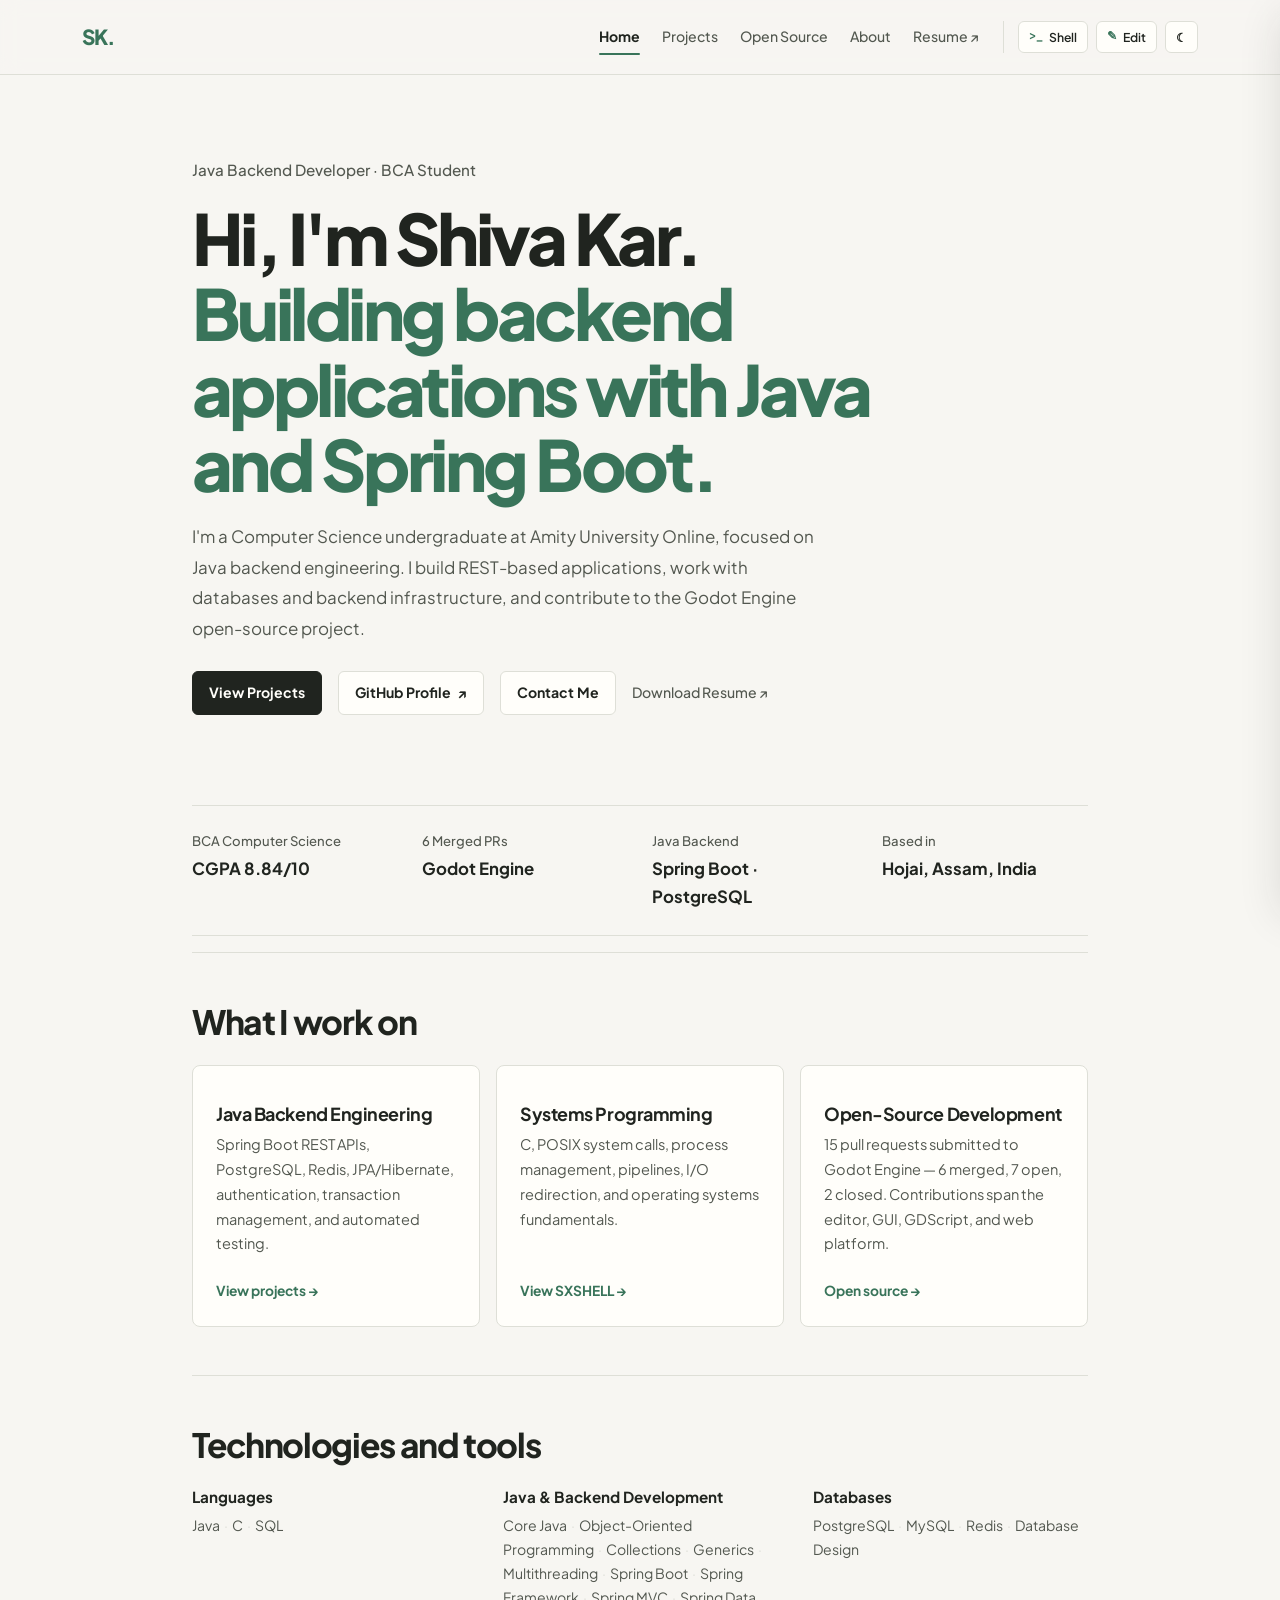
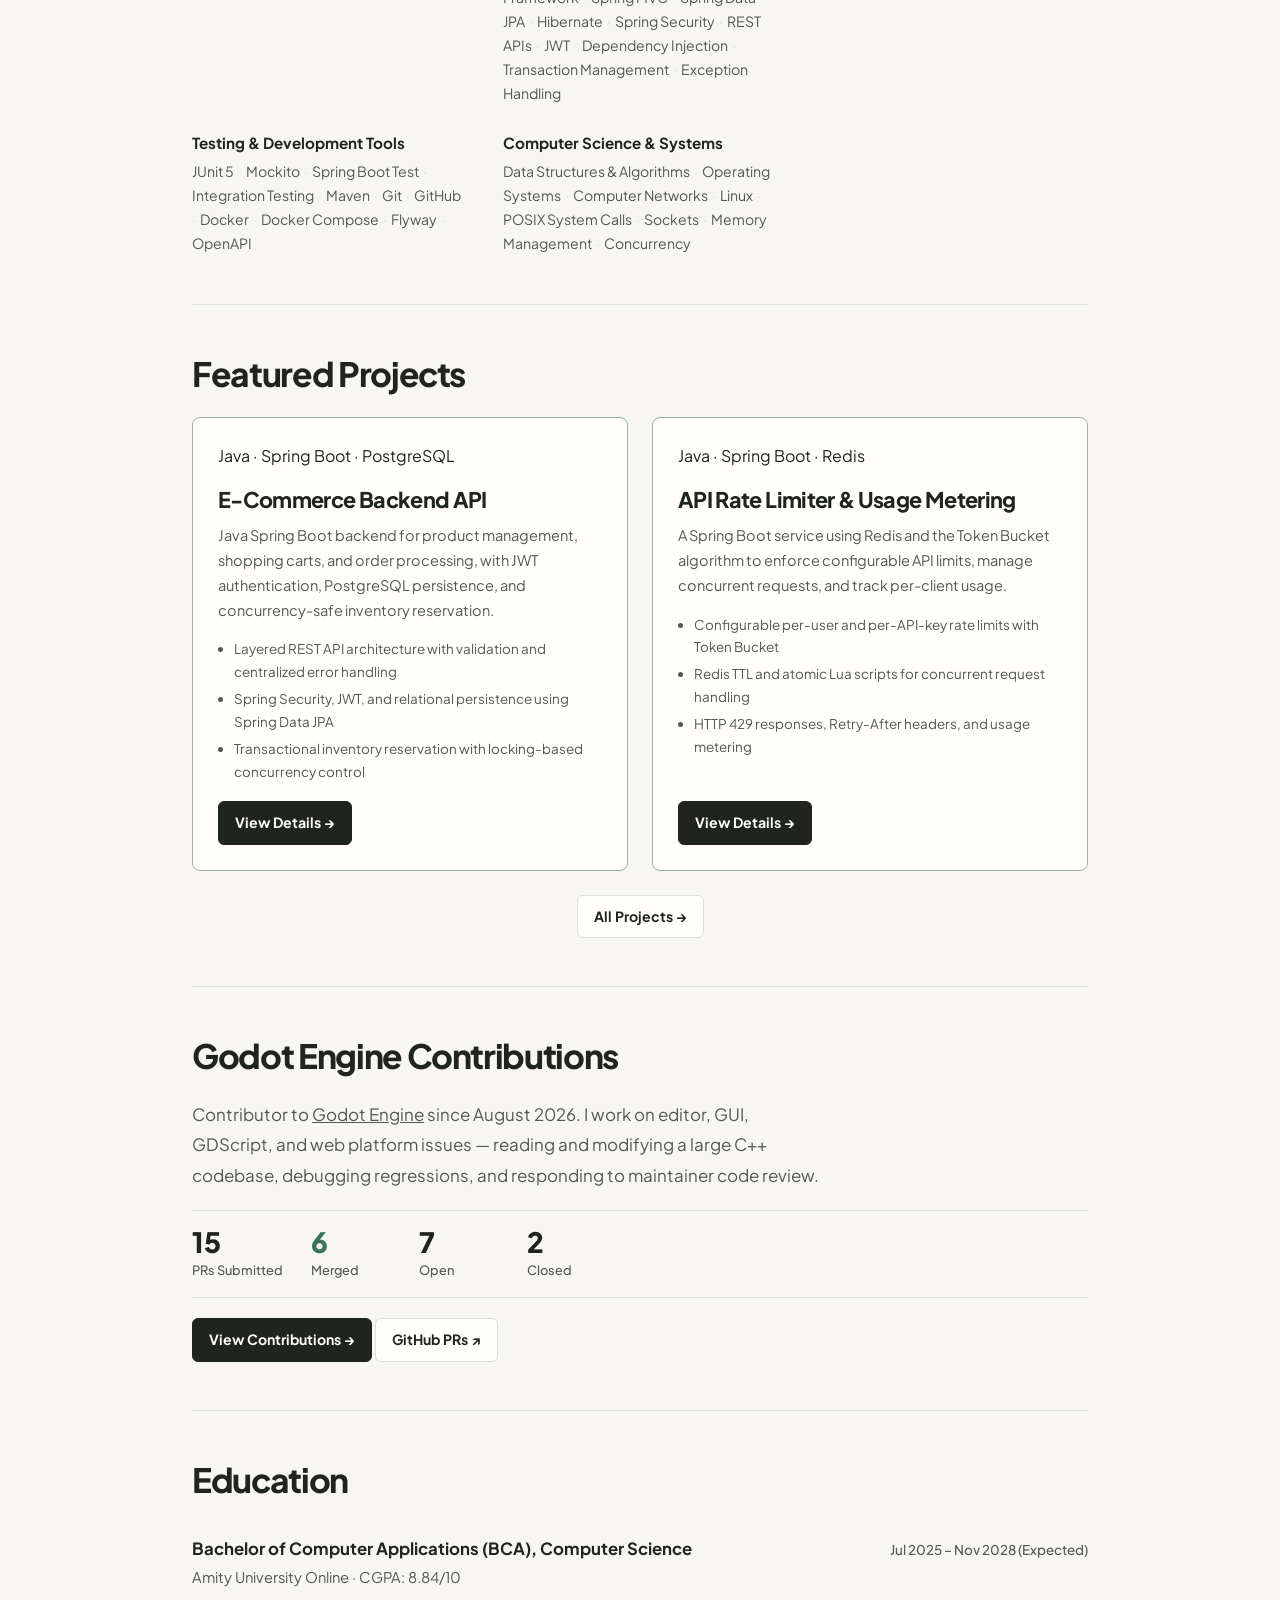
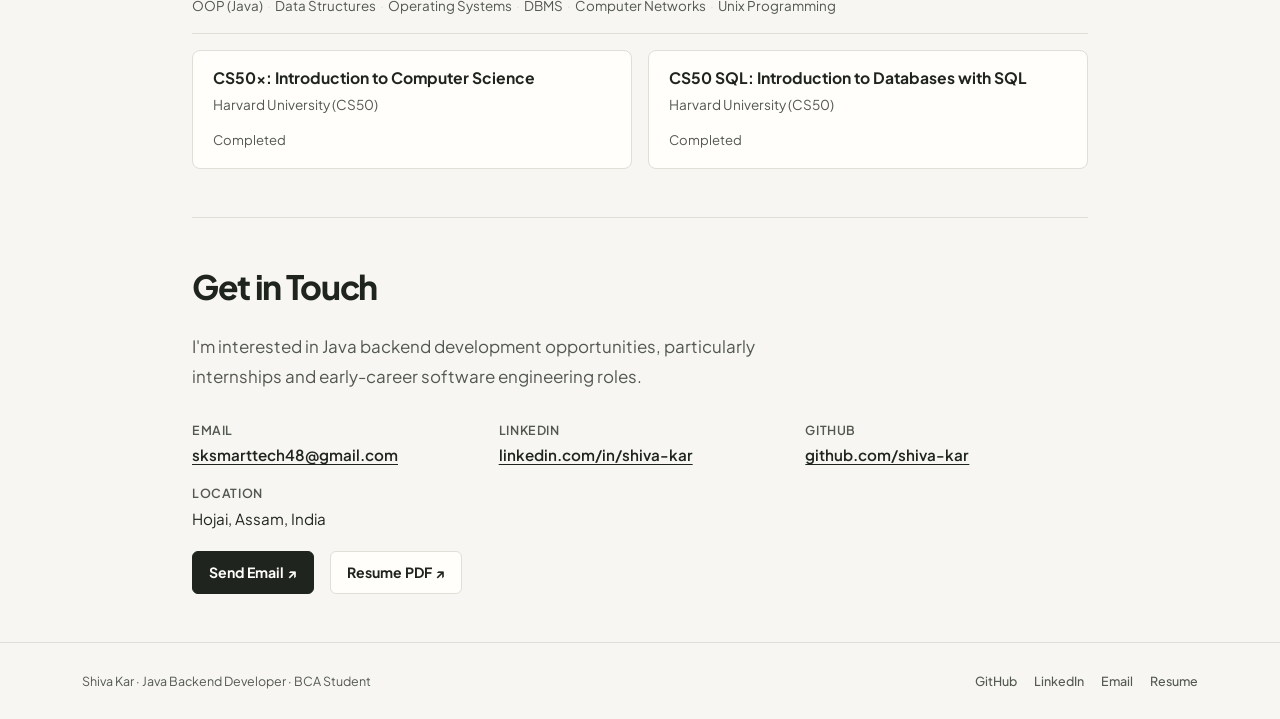
==== commit bf54d488: "feat(home): de-slopify homepage structure, typography, and section headers" ====
--- a/index.html
+++ b/index.html
@@ -64,10 +64,7 @@
     <main class="container page-content">
         <!-- Hero Section -->
         <section class="hero" aria-labelledby="intro-title">
-            <p class="eyebrow">
-                <span class="status-dot" aria-hidden="true"></span>
-                <span id="hero-eyebrow" data-editable="meta.eyebrow">Java Backend Developer · BCA Student</span>
-            </p>
+            <p class="eyebrow" id="hero-eyebrow" data-editable="meta.eyebrow">Java Backend Developer · BCA Student</p>
             <h1 id="intro-title">
                 <span id="hero-headline-prefix" data-editable="home.headlinePrefix">Hi, I'm Shiva Kar.</span><br>
                 <span class="accent-text" id="hero-headline-accent" data-editable="home.headlineAccent">Building backend applications with Java and Spring Boot.</span>
@@ -103,17 +100,15 @@
             </div>
         </section>
 
-        <!-- Three Engineering Areas -->
+        <!-- Engineering Areas -->
         <section class="section-block" aria-labelledby="areas-title">
             <div class="section-heading">
-                <p class="section-kicker" id="home-cards-kicker" data-editable="home.cardsKicker">THREE ENGINEERING AREAS</p>
                 <h2 id="areas-title" data-editable="home.cardsTitle">What I work on</h2>
             </div>
             <div class="row g-3" id="home-cards-grid">
                 <div class="col-md-4">
                     <article class="card interest-card h-100">
                         <div class="card-body">
-                            <span class="card-number" data-editable="home.cards.0.number">01 / BACKEND</span>
                             <h3 class="card-title" data-editable="home.cards.0.title">Java Backend Engineering</h3>
                             <p class="card-text" data-editable="home.cards.0.text">Spring Boot REST APIs, PostgreSQL, Redis, JPA/Hibernate, authentication, transaction management, and automated testing.</p>
                             <a href="projects.html" class="card-link">View projects →</a>
@@ -123,7 +118,6 @@
                 <div class="col-md-4">
                     <article class="card interest-card h-100">
                         <div class="card-body">
-                            <span class="card-number" data-editable="home.cards.1.number">02 / SYSTEMS</span>
                             <h3 class="card-title" data-editable="home.cards.1.title">Systems Programming</h3>
                             <p class="card-text" data-editable="home.cards.1.text">C, POSIX system calls, process management, pipelines, I/O redirection, and operating systems fundamentals.</p>
                             <a href="https://github.com/shiva-kar/SXSHELL-unix-like-shell" target="_blank" rel="noopener noreferrer" class="card-link">View SXSHELL →</a>
@@ -133,7 +127,6 @@
                 <div class="col-md-4">
                     <article class="card interest-card h-100">
                         <div class="card-body">
-                            <span class="card-number" data-editable="home.cards.2.number">03 / OPEN SOURCE</span>
                             <h3 class="card-title" data-editable="home.cards.2.title">Open-Source Development</h3>
                             <p class="card-text" data-editable="home.cards.2.text">15 pull requests submitted to Godot Engine — 6 merged, 7 open, 2 closed. Contributions span the editor, GUI, GDScript, and web platform.</p>
                             <a href="opensource.html" class="card-link">Open source →</a>
@@ -146,7 +139,6 @@
         <!-- Skills Overview -->
         <section class="section-block" aria-labelledby="skills-title">
             <div class="section-heading">
-                <p class="section-kicker">TECHNICAL SKILLS</p>
                 <h2 id="skills-title">Technologies and tools</h2>
             </div>
             <div class="skills-grid" id="skills-grid">
@@ -213,15 +205,14 @@
         <!-- Featured Projects Preview -->
         <section class="section-block" aria-labelledby="featured-projects-title">
             <div class="section-heading">
-                <p class="section-kicker">FEATURED PROJECTS</p>
-                <h2 id="featured-projects-title">Main engineering work</h2>
+                <h2 id="featured-projects-title">Featured Projects</h2>
             </div>
             <div class="row g-4">
                 <div class="col-lg-6">
                     <article class="card project-card pinned-card h-100">
                         <div class="card-body d-flex flex-column">
                             <div class="project-card-top">
-                                <span class="badge rounded-pill text-bg-light">Java · Spring Boot · PostgreSQL</span>
+                                <span class="project-meta-tech">Java · Spring Boot · PostgreSQL</span>
                             </div>
                             <h3 class="card-title" style="font-size:1.35rem;">E-Commerce Backend API</h3>
                             <p class="card-text">Java Spring Boot backend for product management, shopping carts, and order processing, with JWT authentication, PostgreSQL persistence, and concurrency-safe inventory reservation.</p>
@@ -240,7 +231,7 @@
                     <article class="card project-card pinned-card h-100">
                         <div class="card-body d-flex flex-column">
                             <div class="project-card-top">
-                                <span class="badge rounded-pill text-bg-light">Java · Spring Boot · Redis</span>
+                                <span class="project-meta-tech">Java · Spring Boot · Redis</span>
                             </div>
                             <h3 class="card-title" style="font-size:1.35rem;">API Rate Limiter &amp; Usage Metering</h3>
                             <p class="card-text">A Spring Boot service using Redis and the Token Bucket algorithm to enforce configurable API limits, manage concurrent requests, and track per-client usage.</p>
@@ -264,8 +255,7 @@
         <!-- Open Source Preview -->
         <section class="section-block" aria-labelledby="oss-preview-title">
             <div class="section-heading">
-                <p class="section-kicker">OPEN-SOURCE CONTRIBUTIONS</p>
-                <h2 id="oss-preview-title">Godot Engine</h2>
+                <h2 id="oss-preview-title">Godot Engine Contributions</h2>
             </div>
             <div class="oss-preview">
                 <p class="intro" style="margin-bottom:20px;">Contributor to <a href="https://github.com/godotengine/godot" target="_blank" rel="noopener noreferrer">Godot Engine</a> since August 2026. I work on editor, GUI, GDScript, and web platform issues — reading and modifying a large C++ codebase, debugging regressions, and responding to maintainer code review.</p>
@@ -297,8 +287,7 @@
         <!-- Education Preview -->
         <section class="section-block" aria-labelledby="edu-preview-title">
             <div class="section-heading">
-                <p class="section-kicker">EDUCATION</p>
-                <h2 id="edu-preview-title">Academic background</h2>
+                <h2 id="edu-preview-title">Education</h2>
             </div>
             <div class="edu-item">
                 <div class="edu-top">
@@ -332,7 +321,6 @@
         <!-- Contact Section -->
         <section class="section-block" id="contact" aria-labelledby="contact-title">
             <div class="section-heading">
-                <p class="section-kicker">CONTACT</p>
                 <h2 id="contact-title">Get in Touch</h2>
             </div>
             <p class="intro" style="max-width:620px;">I'm interested in Java backend development opportunities, particularly internships and early-career software engineering roles.</p>
@@ -356,8 +344,6 @@
             </div>
             <div class="cta-links" style="margin-top:20px;">
                 <a class="btn btn-dark" href="mailto:sksmarttech48@gmail.com">Send Email ↗</a>
-                <a class="btn btn-outline-dark" href="https://github.com/shiva-kar" target="_blank" rel="noopener noreferrer">GitHub ↗</a>
-                <a class="btn btn-outline-dark" href="https://linkedin.com/in/shiva-kar" target="_blank" rel="noopener noreferrer">LinkedIn ↗</a>
                 <a class="btn btn-outline-dark" href="Shiva_Kar_Resume.pdf?v=3.0.0" target="_blank" rel="noopener noreferrer">Resume PDF ↗</a>
             </div>
         </section>
--- a/styles.css
+++ b/styles.css
@@ -4,42 +4,47 @@
     --background: #f7f6f2;
     --surface: #fffefa;
     --surface-subtle: #f1efe9;
-    --text: #232722;
-    --muted: #686d65;
+    --text: #20241f;
+    --muted: #535850;
     --line: #dedfd7;
-    --accent: #39745a;
-    --accent-hover: #2d5d48;
-    --accent-light: #e6eee7;
-    --dark: #242923;
+    --accent: #2e664d;
+    --accent-hover: #23523e;
+    --accent-light: #e5ede7;
+    --dark: #20241f;
     --dark-text: #fffefa;
     --danger: #c93b3b;
     --danger-bg: rgba(201, 59, 59, 0.1);
-    --shadow-sm: 0 2px 8px rgba(35, 39, 34, 0.04);
-    --shadow-md: 0 10px 28px rgba(35, 39, 34, 0.07);
-    --shadow-lg: 0 20px 48px rgba(35, 39, 34, 0.14);
     --font-sans: 'Plus Jakarta Sans', -apple-system, BlinkMacSystemFont, "Segoe UI", Roboto, Arial, sans-serif;
     --font-mono: 'JetBrains Mono', ui-monospace, SFMono-Regular, Menlo, Consolas, monospace;
-    --transition: 0.2s cubic-bezier(0.16, 1, 0.3, 1);
+    --radius-btn: 6px;
+    --radius-card: 8px;
+    --radius-input: 6px;
+    --radius-pill: 9999px;
+    --radius-modal: 12px;
+    --shadow-sm: none;
+    --shadow-md: 0 4px 16px rgba(32, 36, 31, 0.06);
+    --shadow-lg: 0 16px 40px rgba(32, 36, 31, 0.12);
+    --transition: 0.18s cubic-bezier(0.16, 1, 0.3, 1);
     color-scheme: light;
 }
 
 [data-theme="dark"] {
-    --background: #131613;
-    --surface: #1b1f1b;
-    --surface-subtle: #232823;
-    --text: #eef0ec;
-    --muted: #a0a89d;
-    --line: #2d342d;
+    --background: #121512;
+    --surface: #191e19;
+    --surface-subtle: #212821;
+    --text: #eef1ec;
+    --muted: #9fa79c;
+    --line: #2b332b;
     --accent: #58a983;
     --accent-hover: #6ec09a;
     --accent-light: rgba(88, 169, 131, 0.15);
-    --dark: #eef0ec;
-    --dark-text: #131613;
+    --dark: #eef1ec;
+    --dark-text: #121512;
     --danger: #eb6b6b;
     --danger-bg: rgba(235, 107, 107, 0.14);
-    --shadow-sm: 0 2px 8px rgba(0, 0, 0, 0.25);
-    --shadow-md: 0 10px 28px rgba(0, 0, 0, 0.35);
-    --shadow-lg: 0 20px 48px rgba(0, 0, 0, 0.55);
+    --shadow-sm: none;
+    --shadow-md: 0 4px 16px rgba(0, 0, 0, 0.3);
+    --shadow-lg: 0 16px 40px rgba(0, 0, 0, 0.5);
     color-scheme: dark;
 }
 
@@ -227,43 +232,23 @@
     padding: 82px 0 58px;
 }
 
-.eyebrow,
+.eyebrow {
+    display: inline-flex;
+    align-items: center;
+    gap: 8px;
+    margin-bottom: 18px;
+    color: var(--muted);
+    font-size: 0.95rem;
+    font-weight: 500;
+}
+
 .section-kicker,
 .card-number {
-    color: var(--accent);
-    font-size: 0.72rem;
-    font-weight: 700;
-    letter-spacing: 0.12em;
-    text-transform: uppercase;
-    font-family: var(--font-mono);
-}
-
-.eyebrow {
-    display: flex;
-    align-items: center;
-    gap: 9px;
-    margin-bottom: 22px;
+    display: none;
 }
 
 .status-dot {
-    width: 8px;
-    height: 8px;
-    border-radius: 50%;
-    background: var(--accent);
-    box-shadow: 0 0 0 0 var(--accent);
-    animation: statusPulse 2.4s infinite;
-}
-
-@keyframes statusPulse {
-    0% {
-        box-shadow: 0 0 0 0 color-mix(in srgb, var(--accent) 55%, transparent);
-    }
-    70% {
-        box-shadow: 0 0 0 7px transparent;
-    }
-    100% {
-        box-shadow: 0 0 0 0 transparent;
-    }
+    display: none;
 }
 
 h1,
@@ -345,11 +330,11 @@
     align-items: flex-start;
     gap: 13px;
     max-width: 590px;
-    margin-top: 42px;
-    padding: 17px 20px;
-    border-left: 3px solid var(--accent);
-    border-radius: 0 8px 8px 0;
-    background: var(--accent-light);
+    margin-top: 36px;
+    padding: 16px 20px;
+    border: 1px solid var(--line);
+    border-radius: var(--radius-card);
+    background: var(--surface-subtle);
 }
 
 .note-mark {
@@ -366,7 +351,7 @@
 
 /* ===== Section Blocks & Cards ===== */
 .section-block {
-    padding: 46px 0;
+    padding: 48px 0;
     border-top: 1px solid var(--line);
 }
 
@@ -381,10 +366,6 @@
     flex-wrap: wrap;
     gap: 16px;
     margin-bottom: 24px;
-}
-
-.section-kicker {
-    margin-bottom: 7px;
 }
 
 h2 {
@@ -399,18 +380,18 @@
 .card.interest-card,
 .card.project-card {
     border: 1px solid var(--line);
-    border-radius: 10px;
+    border-radius: var(--radius-card);
     background-color: var(--surface);
     color: var(--text);
-    box-shadow: var(--shadow-sm);
-    transition: transform var(--transition), border-color var(--transition), box-shadow var(--transition), background-color 0.22s ease;
+    box-shadow: none;
+    transition: transform var(--transition), border-color var(--transition), background-color 0.22s ease;
 }
 
 .card.interest-card:hover,
 .card.project-card:hover {
-    transform: translateY(-3px);
-    border-color: color-mix(in srgb, var(--accent) 55%, var(--line));
-    box-shadow: var(--shadow-md);
+    transform: translateY(-2px);
+    border-color: color-mix(in srgb, var(--accent) 45%, var(--line));
+    box-shadow: none;
 }
 
 .interest-card .card-body {
@@ -462,24 +443,12 @@
     align-items: center;
     justify-content: space-between;
     gap: 24px;
-    margin: 12px 0 62px;
-    padding: 26px 28px;
+    margin: 12px 0 48px;
+    padding: 24px 28px;
     border: 1px solid var(--line);
-    border-radius: 10px;
+    border-radius: var(--radius-card);
     background: var(--surface);
-    box-shadow: var(--shadow-sm);
     position: relative;
-    overflow: hidden;
-}
-
-.fun-fact::before {
-    content: "";
-    position: absolute;
-    top: 0;
-    left: 0;
-    bottom: 0;
-    width: 4px;
-    background: var(--accent);
 }
 
 .fun-fact-header {
@@ -867,11 +836,12 @@
 }
 
 .project-learning {
-    margin: 0 0 20px;
-    padding-left: 13px;
-    border-left: 2px solid var(--accent);
-    color: var(--muted);
-    font-size: 0.87rem;
+    margin: 0 0 16px;
+    padding: 0;
+    border-left: none;
+    color: var(--muted);
+    font-size: 0.88rem;
+    line-height: 1.6;
 }
 
 /* Under-the-hood expandable details */
@@ -879,11 +849,11 @@
     background: none;
     border: none;
     padding: 0;
-    margin-bottom: 18px;
+    margin-bottom: 16px;
     color: var(--accent);
-    font-size: 0.8rem;
-    font-weight: 700;
-    font-family: var(--font-mono);
+    font-size: 0.84rem;
+    font-weight: 600;
+    font-family: var(--font-sans);
     cursor: pointer;
     display: inline-flex;
     align-items: center;
@@ -963,21 +933,25 @@
 }
 
 .simple-list {
-    border-radius: 8px;
-    overflow: hidden;
-    border: 1px solid var(--line);
+    border-radius: 0;
+    overflow: visible;
+    border: none;
+    border-top: 1px solid var(--line);
 }
 
 .simple-list .list-group-item {
-    padding: 15px 18px;
-    border-color: var(--line);
-    background-color: var(--surface);
-    color: var(--text);
-    font-size: 0.94rem;
+    padding: 14px 0;
+    border: none;
+    border-bottom: 1px solid var(--line);
+    background-color: transparent;
+    color: var(--text);
+    font-size: 0.95rem;
+    line-height: 1.6;
 }
 
 .simple-list strong {
-    color: var(--accent);
+    color: var(--text);
+    font-weight: 700;
 }
 
 /* Interactive Background Tabs on About Page */
@@ -1021,20 +995,19 @@
 }
 
 .edu-item {
-    padding: 18px 20px;
-    border: 1px solid var(--line);
-    border-radius: 8px;
-    background: var(--surface);
-    margin-bottom: 12px;
+    padding: 16px 0;
+    border-bottom: 1px solid var(--line);
+    background: transparent;
 }
 
 .edu-item:last-child {
+    border-bottom: none;
     margin-bottom: 0;
 }
 
 .edu-top {
     display: flex;
-    align-items: flex-start;
+    align-items: baseline;
     justify-content: space-between;
     flex-wrap: wrap;
     gap: 8px;
@@ -1042,51 +1015,58 @@
 }
 
 .edu-degree {
-    font-size: 1rem;
+    font-size: 1.05rem;
     font-weight: 700;
     color: var(--text);
     margin: 0;
 }
 
 .edu-date {
-    font-family: var(--font-mono);
-    font-size: 0.76rem;
-    color: var(--accent);
-    font-weight: 600;
+    font-family: var(--font-sans);
+    font-size: 0.84rem;
+    color: var(--muted);
+    font-weight: 500;
 }
 
 .edu-school {
     color: var(--muted);
-    font-size: 0.88rem;
+    font-size: 0.92rem;
     margin-bottom: 6px;
 }
 
 .edu-coursework {
-    display: flex;
-    flex-wrap: wrap;
-    gap: 6px;
-    margin-top: 10px;
+    display: block;
+    font-size: 0.84rem;
+    color: var(--muted);
+    margin-top: 6px;
 }
 
 .edu-coursework span {
-    font-size: 0.74rem;
-    padding: 3px 9px;
-    border-radius: 99px;
-    background: var(--surface-subtle);
-    border: 1px solid var(--line);
-    color: var(--muted);
+    font-size: 0.84rem;
+    padding: 0;
+    border-radius: 0;
+    background: transparent;
+    border: none;
+    color: var(--muted);
+    display: inline;
+}
+
+.edu-coursework span:not(:last-child)::after {
+    content: " · ";
+    color: var(--line);
+    padding: 0 2px;
 }
 
 .cert-grid {
     display: grid;
-    grid-template-columns: repeat(auto-fit, minmax(240px, 1fr));
-    gap: 12px;
+    grid-template-columns: repeat(auto-fit, minmax(260px, 1fr));
+    gap: 16px;
 }
 
 .cert-box {
-    padding: 16px 18px;
+    padding: 18px 20px;
     border: 1px solid var(--line);
-    border-radius: 8px;
+    border-radius: var(--radius-card);
     background: var(--surface);
     display: flex;
     flex-direction: column;
@@ -1094,23 +1074,23 @@
 }
 
 .cert-box h3 {
-    font-size: 0.94rem;
+    font-size: 0.98rem;
     font-weight: 700;
     margin: 0;
     color: var(--text);
 }
 
 .cert-box .cert-issuer {
-    font-family: var(--font-mono);
-    font-size: 0.76rem;
-    color: var(--accent);
+    font-family: var(--font-sans);
+    font-size: 0.85rem;
+    color: var(--muted);
     margin: 0;
 }
 
 .cert-box .cert-meta {
     margin-top: auto;
     padding-top: 6px;
-    font-size: 0.74rem;
+    font-size: 0.82rem;
     color: var(--muted);
     display: flex;
     align-items: center;
@@ -1129,12 +1109,10 @@
 
 /* ===== Simple CTA Box ===== */
 .simple-cta {
-    margin: 38px 0 15px;
-    padding: 28px;
-    border: 1px solid var(--line);
-    border-radius: 10px;
-    background: var(--surface);
-    box-shadow: var(--shadow-sm);
+    margin: 48px 0 20px;
+    padding: 32px 0 0;
+    border-top: 1px solid var(--line);
+    background: transparent;
 }
 
 .simple-cta h2 {
@@ -1341,7 +1319,7 @@
     right: 0;
     bottom: 0;
     width: 100%;
-    max-width: 480px;
+    max-width: min(600px, 100vw);
     background: var(--surface);
     color: var(--text);
     border-left: 1px solid var(--line);
@@ -1358,52 +1336,102 @@
 }
 
 .studio-header {
-    padding: 16px 20px;
+    padding: 14px 18px;
     border-bottom: 1px solid var(--line);
     display: flex;
     align-items: center;
     justify-content: space-between;
     background: var(--surface-subtle);
+    gap: 8px;
 }
 
 .studio-header h3 {
     margin: 0;
-    font-size: 0.98rem;
+    font-size: 0.95rem;
     font-weight: 800;
     display: flex;
     align-items: center;
     gap: 8px;
 }
 
+.studio-draft-pill {
+    font-size: 0.68rem;
+    font-family: var(--font-mono);
+    font-weight: 700;
+    padding: 3px 8px;
+    border-radius: 99px;
+    background: var(--surface);
+    color: var(--muted);
+    border: 1px solid var(--line);
+    display: inline-flex;
+    align-items: center;
+    gap: 5px;
+    white-space: nowrap;
+}
+
+.studio-draft-pill.saved::before {
+    content: "";
+    width: 6px;
+    height: 6px;
+    border-radius: 50%;
+    background: #2ea043;
+}
+
+.studio-draft-pill.dirty::before {
+    content: "";
+    width: 6px;
+    height: 6px;
+    border-radius: 50%;
+    background: #d29922;
+}
+
+.studio-draft-pill.publishing::before {
+    content: "";
+    width: 6px;
+    height: 6px;
+    border-radius: 50%;
+    background: #2f81f7;
+    animation: pulse 1s infinite;
+}
+
 .studio-auth-bar {
-    padding: 9px 20px;
+    padding: 8px 18px;
     border-bottom: 1px solid var(--line);
     background: var(--surface);
     display: flex;
     align-items: center;
     justify-content: space-between;
-    font-size: 0.76rem;
+    font-size: 0.75rem;
     font-family: var(--font-mono);
     color: var(--accent);
 }
 
 .studio-mode-bar {
-    padding: 12px 20px;
+    padding: 10px 18px;
     border-bottom: 1px solid var(--line);
     background: var(--accent-light);
     display: flex;
     align-items: center;
     justify-content: space-between;
     gap: 12px;
-    font-size: 0.8rem;
+    font-size: 0.78rem;
 }
 
 .studio-tabs {
     display: flex;
     gap: 6px;
-    padding: 10px 20px;
+    padding: 8px 14px;
     border-bottom: 1px solid var(--line);
-    flex-wrap: wrap;
+    overflow-x: auto;
+    white-space: nowrap;
+    flex-wrap: nowrap;
+    -webkit-overflow-scrolling: touch;
+    scrollbar-width: none;
+    background: var(--surface);
+}
+
+.studio-tabs::-webkit-scrollbar {
+    display: none;
 }
 
 .studio-tab {
@@ -1412,11 +1440,14 @@
     color: var(--muted);
     font-size: 0.75rem;
     font-weight: 700;
-    padding: 5px 10px;
+    padding: 6px 11px;
     border-radius: 6px;
     cursor: pointer;
     white-space: nowrap;
     transition: all var(--transition);
+    display: inline-flex;
+    align-items: center;
+    gap: 6px;
 }
 
 .studio-tab:hover {
@@ -1428,12 +1459,13 @@
     background: var(--surface-subtle);
     color: var(--accent);
     border-color: var(--line);
+    box-shadow: 0 1px 2px rgba(0, 0, 0, 0.05);
 }
 
 .studio-body {
     flex: 1;
     overflow-y: auto;
-    padding: 18px 20px;
+    padding: 16px 18px;
     scrollbar-width: thin;
     scrollbar-color: var(--line) transparent;
 }
@@ -1621,6 +1653,297 @@
     flex-wrap: wrap;
     gap: 8px;
     justify-content: space-between;
+}
+
+.studio-section-group {
+    border: 1px solid var(--line);
+    border-radius: 8px;
+    padding: 14px;
+    margin-bottom: 14px;
+    background: var(--surface);
+}
+
+.studio-group-header {
+    display: flex;
+    align-items: center;
+    justify-content: space-between;
+    gap: 8px;
+    margin-bottom: 12px;
+    padding-bottom: 8px;
+    border-bottom: 1px solid var(--line);
+}
+
+.studio-group-title {
+    font-size: 0.78rem;
+    font-weight: 800;
+    text-transform: uppercase;
+    letter-spacing: 0.05em;
+    color: var(--accent);
+    margin: 0;
+    font-family: var(--font-mono);
+}
+
+.studio-toggle-row {
+    display: flex;
+    align-items: center;
+    justify-content: space-between;
+    gap: 12px;
+    padding: 8px 0;
+    border-bottom: 1px dashed var(--line);
+}
+
+.studio-toggle-row:last-child {
+    border-bottom: none;
+    padding-bottom: 0;
+}
+
+.studio-toggle-label {
+    font-size: 0.82rem;
+    font-weight: 600;
+    color: var(--text);
+}
+
+.studio-toggle-desc {
+    font-size: 0.72rem;
+    color: var(--muted);
+}
+
+.studio-accordion-card {
+    border: 1px solid var(--line);
+    border-radius: 8px;
+    background: var(--surface-subtle);
+    margin-bottom: 12px;
+    overflow: hidden;
+    transition: border-color var(--transition);
+}
+
+.studio-accordion-card.pinned-studio-item {
+    border-color: color-mix(in srgb, var(--accent) 55%, var(--line));
+    background: color-mix(in srgb, var(--accent) 4%, var(--surface-subtle));
+}
+
+.studio-accordion-header {
+    padding: 10px 14px;
+    background: var(--surface);
+    cursor: pointer;
+    display: flex;
+    align-items: center;
+    justify-content: space-between;
+    gap: 8px;
+    user-select: none;
+    border-bottom: 1px solid var(--line);
+}
+
+.studio-accordion-header:hover {
+    background: var(--surface-subtle);
+}
+
+.studio-accordion-title-wrap {
+    display: flex;
+    align-items: center;
+    gap: 8px;
+    min-width: 0;
+    flex: 1;
+}
+
+.studio-accordion-chevron {
+    font-size: 0.75rem;
+    color: var(--muted);
+    transition: transform 0.2s ease;
+    display: inline-block;
+}
+
+.studio-accordion-card.collapsed .studio-accordion-chevron {
+    transform: rotate(-90deg);
+}
+
+.studio-accordion-card.collapsed .studio-accordion-header {
+    border-bottom-color: transparent;
+}
+
+.studio-accordion-title {
+    font-size: 0.82rem;
+    font-weight: 700;
+    white-space: nowrap;
+    overflow: hidden;
+    text-overflow: ellipsis;
+}
+
+.studio-accordion-body {
+    padding: 14px;
+    background: var(--surface-subtle);
+}
+
+.studio-accordion-card.collapsed .studio-accordion-body {
+    display: none;
+}
+
+.studio-skills-chip-list {
+    display: flex;
+    flex-wrap: wrap;
+    gap: 6px;
+    margin-bottom: 10px;
+}
+
+.studio-skill-chip-item {
+    display: inline-flex;
+    align-items: center;
+    gap: 6px;
+    padding: 4px 10px;
+    background: var(--surface);
+    border: 1px solid var(--line);
+    border-radius: 99px;
+    font-size: 0.75rem;
+    font-family: var(--font-mono);
+    font-weight: 600;
+    color: var(--text);
+}
+
+.studio-skill-chip-delete {
+    background: none;
+    border: none;
+    color: var(--muted);
+    font-size: 0.75rem;
+    cursor: pointer;
+    padding: 0;
+    line-height: 1;
+    display: flex;
+    align-items: center;
+    justify-content: center;
+    transition: color var(--transition);
+}
+
+.studio-skill-chip-delete:hover {
+    color: var(--danger);
+}
+
+.studio-skill-add-row {
+    display: flex;
+    gap: 6px;
+    margin-top: 6px;
+}
+
+.studio-stat-alert {
+    padding: 10px 14px;
+    border-radius: 7px;
+    font-size: 0.78rem;
+    font-family: var(--font-mono);
+    font-weight: 600;
+    margin-bottom: 14px;
+    display: flex;
+    align-items: center;
+    gap: 8px;
+}
+
+.studio-stat-alert.valid {
+    background: color-mix(in srgb, #2ea043 14%, var(--surface));
+    color: #2ea043;
+    border: 1px solid #2ea043;
+}
+
+.studio-stat-alert.warning {
+    background: color-mix(in srgb, #d29922 14%, var(--surface));
+    color: #9a6b26;
+    border: 1px solid #d29922;
+}
+
+.studio-modal-backdrop {
+    position: fixed;
+    inset: 0;
+    background: rgba(0, 0, 0, 0.65);
+    backdrop-filter: blur(4px);
+    display: flex;
+    align-items: center;
+    justify-content: center;
+    z-index: 1300;
+    padding: 20px;
+    opacity: 0;
+    pointer-events: none;
+    transition: opacity 0.2s ease;
+}
+
+.studio-modal-backdrop.open {
+    opacity: 1;
+    pointer-events: auto;
+}
+
+.studio-modal-box {
+    background: var(--surface);
+    color: var(--text);
+    border: 1px solid var(--line);
+    border-radius: 12px;
+    box-shadow: var(--shadow-lg);
+    width: 100%;
+    max-width: 440px;
+    padding: 22px;
+}
+
+.studio-modal-title {
+    font-size: 1.05rem;
+    font-weight: 800;
+    margin-bottom: 10px;
+    display: flex;
+    align-items: center;
+    gap: 8px;
+}
+
+.studio-modal-content {
+    font-size: 0.85rem;
+    color: var(--muted);
+    line-height: 1.55;
+    margin-bottom: 18px;
+}
+
+.studio-modal-actions {
+    display: flex;
+    justify-content: flex-end;
+    gap: 8px;
+}
+
+.color-swatches-row {
+    display: flex;
+    align-items: center;
+    gap: 12px;
+    flex-wrap: wrap;
+}
+
+.color-picker-input-wrap {
+    display: inline-flex;
+    align-items: center;
+    gap: 6px;
+    border: 1px solid var(--line);
+    border-radius: 99px;
+    padding: 2px 8px 2px 4px;
+    background: var(--surface);
+}
+
+.color-picker-input {
+    -webkit-appearance: none;
+    -moz-appearance: none;
+    appearance: none;
+    width: 22px;
+    height: 22px;
+    border: none;
+    border-radius: 50%;
+    cursor: pointer;
+    background: none;
+    padding: 0;
+}
+
+.color-picker-input::-webkit-color-swatch-wrapper {
+    padding: 0;
+}
+
+.color-picker-input::-webkit-color-swatch {
+    border: 1px solid var(--line);
+    border-radius: 50%;
+}
+
+.color-picker-label {
+    font-size: 0.72rem;
+    font-family: var(--font-mono);
+    font-weight: 700;
+    color: var(--muted);
 }
 
 .color-swatches {
@@ -1739,77 +2062,88 @@
 
 /* Highlights Bar */
 .highlights-bar {
-    padding: 0 0 10px;
+    padding: 24px 0;
+    margin: 32px 0 16px;
+    border-top: 1px solid var(--line);
+    border-bottom: 1px solid var(--line);
 }
 
 .highlights-grid {
     display: grid;
     grid-template-columns: repeat(4, 1fr);
-    gap: 12px;
+    gap: 24px;
 }
 
 .highlight-item {
-    padding: 14px 16px;
-    border: 1px solid var(--line);
-    border-radius: 8px;
-    background: var(--surface);
+    padding: 0;
+    border: none;
+    border-radius: 0;
+    background: transparent;
     display: flex;
     flex-direction: column;
     gap: 4px;
 }
 
 .highlight-label {
-    font-family: var(--font-mono);
-    font-size: 0.74rem;
-    font-weight: 700;
-    color: var(--accent);
-    letter-spacing: 0.02em;
+    font-family: var(--font-sans);
+    font-size: 0.82rem;
+    font-weight: 500;
+    color: var(--muted);
+    letter-spacing: normal;
+    text-transform: none;
 }
 
 .highlight-detail {
-    font-size: 0.86rem;
-    color: var(--muted);
-    font-weight: 500;
+    font-size: 1.05rem;
+    color: var(--text);
+    font-weight: 700;
 }
 
 /* Skills Grid */
 .skills-grid {
     display: grid;
-    grid-template-columns: repeat(auto-fit, minmax(220px, 1fr));
-    gap: 16px;
+    grid-template-columns: repeat(auto-fit, minmax(260px, 1fr));
+    gap: 28px 36px;
 }
 
 .skill-category {
-    padding: 18px 20px;
-    border: 1px solid var(--line);
-    border-radius: 9px;
-    background: var(--surface);
+    padding: 0;
+    border: none;
+    border-radius: 0;
+    background: transparent;
 }
 
 .skill-category-name {
-    font-size: 0.84rem;
-    font-weight: 700;
-    color: var(--text);
-    margin: 0 0 12px;
-    font-family: var(--font-mono);
-    letter-spacing: 0.02em;
+    font-size: 0.95rem;
+    font-weight: 700;
+    color: var(--text);
+    margin: 0 0 8px;
+    font-family: var(--font-sans);
+    letter-spacing: normal;
 }
 
 .skill-chips {
-    display: flex;
-    flex-wrap: wrap;
-    gap: 6px;
+    display: block;
+    font-size: 0.88rem;
+    color: var(--muted);
+    line-height: 1.7;
 }
 
 .skill-chip {
-    font-size: 0.74rem;
-    font-weight: 600;
-    padding: 4px 10px;
-    border-radius: 99px;
-    background: var(--surface-subtle);
-    border: 1px solid var(--line);
-    color: var(--muted);
-    display: inline-block;
+    font-size: 0.88rem;
+    font-weight: 400;
+    padding: 0;
+    border-radius: 0;
+    background: transparent;
+    border: none;
+    color: var(--muted);
+    display: inline;
+}
+
+.skill-chip:not(:last-child)::after {
+    content: " · ";
+    color: var(--line);
+    padding: 0 2px;
 }
 
 /* Project Highlights List (used on featured cards) */
@@ -1832,38 +2166,42 @@
 /* Open Source Stats Bar */
 .oss-stats-bar {
     display: flex;
-    gap: 16px;
+    gap: 28px;
     flex-wrap: wrap;
+    padding: 16px 0;
+    border-top: 1px solid var(--line);
+    border-bottom: 1px solid var(--line);
+    margin: 20px 0;
 }
 
 .oss-stats-bar-large {
-    gap: 20px;
+    gap: 36px;
 }
 
 .oss-stat {
-    padding: 16px 20px;
-    border: 1px solid var(--line);
-    border-radius: 8px;
-    background: var(--surface);
+    padding: 0;
+    border: none;
+    border-radius: 0;
+    background: transparent;
     display: flex;
     flex-direction: column;
-    align-items: center;
-    gap: 4px;
-    min-width: 100px;
-    flex: 1;
+    align-items: flex-start;
+    gap: 2px;
+    min-width: 80px;
+    flex: initial;
 }
 
 .oss-stat-merged {
-    border-color: color-mix(in srgb, var(--accent) 50%, var(--line));
-    background: var(--accent-light);
+    border-color: transparent;
+    background: transparent;
 }
 
 .oss-stat-number {
-    font-family: var(--font-mono);
-    font-size: 1.6rem;
+    font-family: var(--font-sans);
+    font-size: 1.75rem;
     font-weight: 800;
     color: var(--text);
-    line-height: 1;
+    line-height: 1.1;
 }
 
 .oss-stat-merged .oss-stat-number {
@@ -1871,84 +2209,85 @@
 }
 
 .oss-stat-label {
-    font-family: var(--font-mono);
-    font-size: 0.68rem;
-    font-weight: 600;
-    color: var(--muted);
-    text-transform: uppercase;
-    letter-spacing: 0.06em;
+    font-family: var(--font-sans);
+    font-size: 0.8rem;
+    font-weight: 500;
+    color: var(--muted);
+    text-transform: none;
+    letter-spacing: normal;
 }
 
 /* PR Cards */
 .pr-list {
     display: flex;
     flex-direction: column;
+    gap: 0;
+    border-top: 1px solid var(--line);
+}
+
+.pr-card {
+    padding: 18px 0;
+    border: none;
+    border-bottom: 1px solid var(--line);
+    border-radius: 0;
+    background: transparent;
+    transition: background-color var(--transition);
+}
+
+.pr-card:hover {
+    border-color: var(--line);
+    box-shadow: none;
+}
+
+.pr-card-header {
+    display: flex;
+    align-items: baseline;
     gap: 10px;
-}
-
-.pr-card {
-    padding: 16px 20px;
-    border: 1px solid var(--line);
-    border-radius: 8px;
-    background: var(--surface);
-    transition: border-color var(--transition), box-shadow var(--transition);
-}
-
-.pr-card:hover {
-    border-color: color-mix(in srgb, var(--accent) 45%, var(--line));
-    box-shadow: var(--shadow-sm);
-}
-
-.pr-card-header {
-    display: flex;
-    align-items: center;
-    gap: 10px;
-    margin-bottom: 8px;
+    margin-bottom: 4px;
 }
 
 .pr-status-badge {
-    font-family: var(--font-mono);
-    font-size: 0.66rem;
-    font-weight: 700;
-    padding: 3px 8px;
-    border-radius: 99px;
+    font-family: var(--font-sans);
+    font-size: 0.74rem;
+    font-weight: 600;
+    padding: 0;
+    border-radius: 0;
+    border: none;
+    background: transparent !important;
     text-transform: uppercase;
     letter-spacing: 0.04em;
 }
 
 .pr-badge-merged {
-    background: var(--accent-light);
     color: var(--accent);
-    border: 1px solid color-mix(in srgb, var(--accent) 40%, var(--line));
 }
 
 .pr-badge-open {
-    background: var(--surface-subtle);
-    color: var(--muted);
-    border: 1px solid var(--line);
+    color: var(--muted);
 }
 
 .pr-number {
     font-family: var(--font-mono);
-    font-size: 0.78rem;
-    font-weight: 600;
+    font-size: 0.82rem;
+    font-weight: 500;
+    color: var(--muted);
+    text-decoration: none;
+}
+
+.pr-number:hover {
     color: var(--accent);
-    text-decoration: none;
-}
-
-.pr-number:hover {
     text-decoration: underline;
 }
 
 .pr-title {
-    font-size: 0.96rem;
+    font-size: 1.05rem;
     font-weight: 700;
     color: var(--text);
     margin: 0 0 4px;
 }
 
 .pr-desc {
-    font-size: 0.86rem;
+    font-size: 0.9rem;
     color: var(--muted);
     margin: 0;
     line-height: 1.6;
@@ -1957,44 +2296,45 @@
 /* Contact Grid */
 .contact-grid {
     display: grid;
-    grid-template-columns: repeat(auto-fit, minmax(200px, 1fr));
-    gap: 12px;
+    grid-template-columns: repeat(auto-fit, minmax(220px, 1fr));
+    gap: 16px 24px;
+    margin: 20px 0;
 }
 
 .contact-item {
-    padding: 14px 16px;
-    border: 1px solid var(--line);
-    border-radius: 8px;
-    background: var(--surface);
+    padding: 0;
+    border: none;
+    border-radius: 0;
+    background: transparent;
     display: flex;
     flex-direction: column;
-    gap: 4px;
+    gap: 2px;
 }
 
 .contact-label {
-    font-family: var(--font-mono);
-    font-size: 0.7rem;
-    font-weight: 700;
-    color: var(--accent);
+    font-family: var(--font-sans);
+    font-size: 0.78rem;
+    font-weight: 600;
+    color: var(--muted);
     text-transform: uppercase;
-    letter-spacing: 0.06em;
+    letter-spacing: 0.05em;
 }
 
 .contact-item a {
     color: var(--text);
-    font-size: 0.88rem;
-    font-weight: 500;
-    text-decoration: none;
+    font-size: 0.95rem;
+    font-weight: 600;
+    text-decoration: underline;
+    text-underline-offset: 3px;
     word-break: break-all;
 }
 
 .contact-item a:hover {
     color: var(--accent);
-    text-decoration: underline;
 }
 
 .contact-item span:not(.contact-label) {
-    font-size: 0.88rem;
+    font-size: 0.95rem;
     color: var(--text);
 }
 
@@ -2030,11 +2370,11 @@
 }
 
 .project-detail-body h3 {
-    font-size: 0.92rem;
-    font-weight: 700;
-    color: var(--text);
-    margin: 20px 0 8px;
-    font-family: var(--font-mono);
+    font-size: 1.05rem;
+    font-weight: 700;
+    color: var(--text);
+    margin: 24px 0 8px;
+    font-family: var(--font-sans);
 }
 
 .project-detail-body ul {
@@ -2056,71 +2396,25 @@
 /* Languages List */
 .languages-list {
     display: flex;
-    gap: 16px;
+    gap: 24px;
     flex-wrap: wrap;
+    font-size: 0.95rem;
+    color: var(--text);
 }
 
 .language-item {
-    padding: 10px 16px;
-    border: 1px solid var(--line);
-    border-radius: 8px;
-    background: var(--surface);
-    font-size: 0.88rem;
+    font-size: 0.95rem;
     color: var(--text);
 }
 
 .language-item strong {
-    color: var(--accent);
+    color: var(--text);
+    font-weight: 700;
 }
 
 /* Architecture Diagram Flow */
 .arch-diagram {
-    margin: 18px 0 24px;
-    padding: 16px 20px;
-    border: 1px solid var(--line);
-    border-radius: 8px;
-    background: var(--surface-subtle);
-}
-
-.arch-title {
-    font-family: var(--font-mono);
-    font-size: 0.72rem;
-    font-weight: 700;
-    color: var(--accent);
-    text-transform: uppercase;
-    letter-spacing: 0.06em;
-    margin-bottom: 12px;
-}
-
-.arch-flow {
-    display: flex;
-    align-items: center;
-    flex-wrap: wrap;
-    gap: 8px;
-}
-
-.arch-node {
-    padding: 6px 12px;
-    background: var(--surface);
-    border: 1px solid var(--line);
-    border-radius: 6px;
-    font-family: var(--font-mono);
-    font-size: 0.76rem;
-    font-weight: 600;
-    color: var(--text);
-    white-space: nowrap;
-}
-
-.arch-node-highlight {
-    border-color: var(--accent);
-    background: var(--accent-light);
-    color: var(--accent);
-}
-
-.arch-arrow {
-    color: var(--accent);
-    font-weight: 700;
-    font-size: 0.85rem;
+    display: none;
 }
 
 /* ===== Responsive Breakpoint: Mobile & Tablet <= 720px ===== */
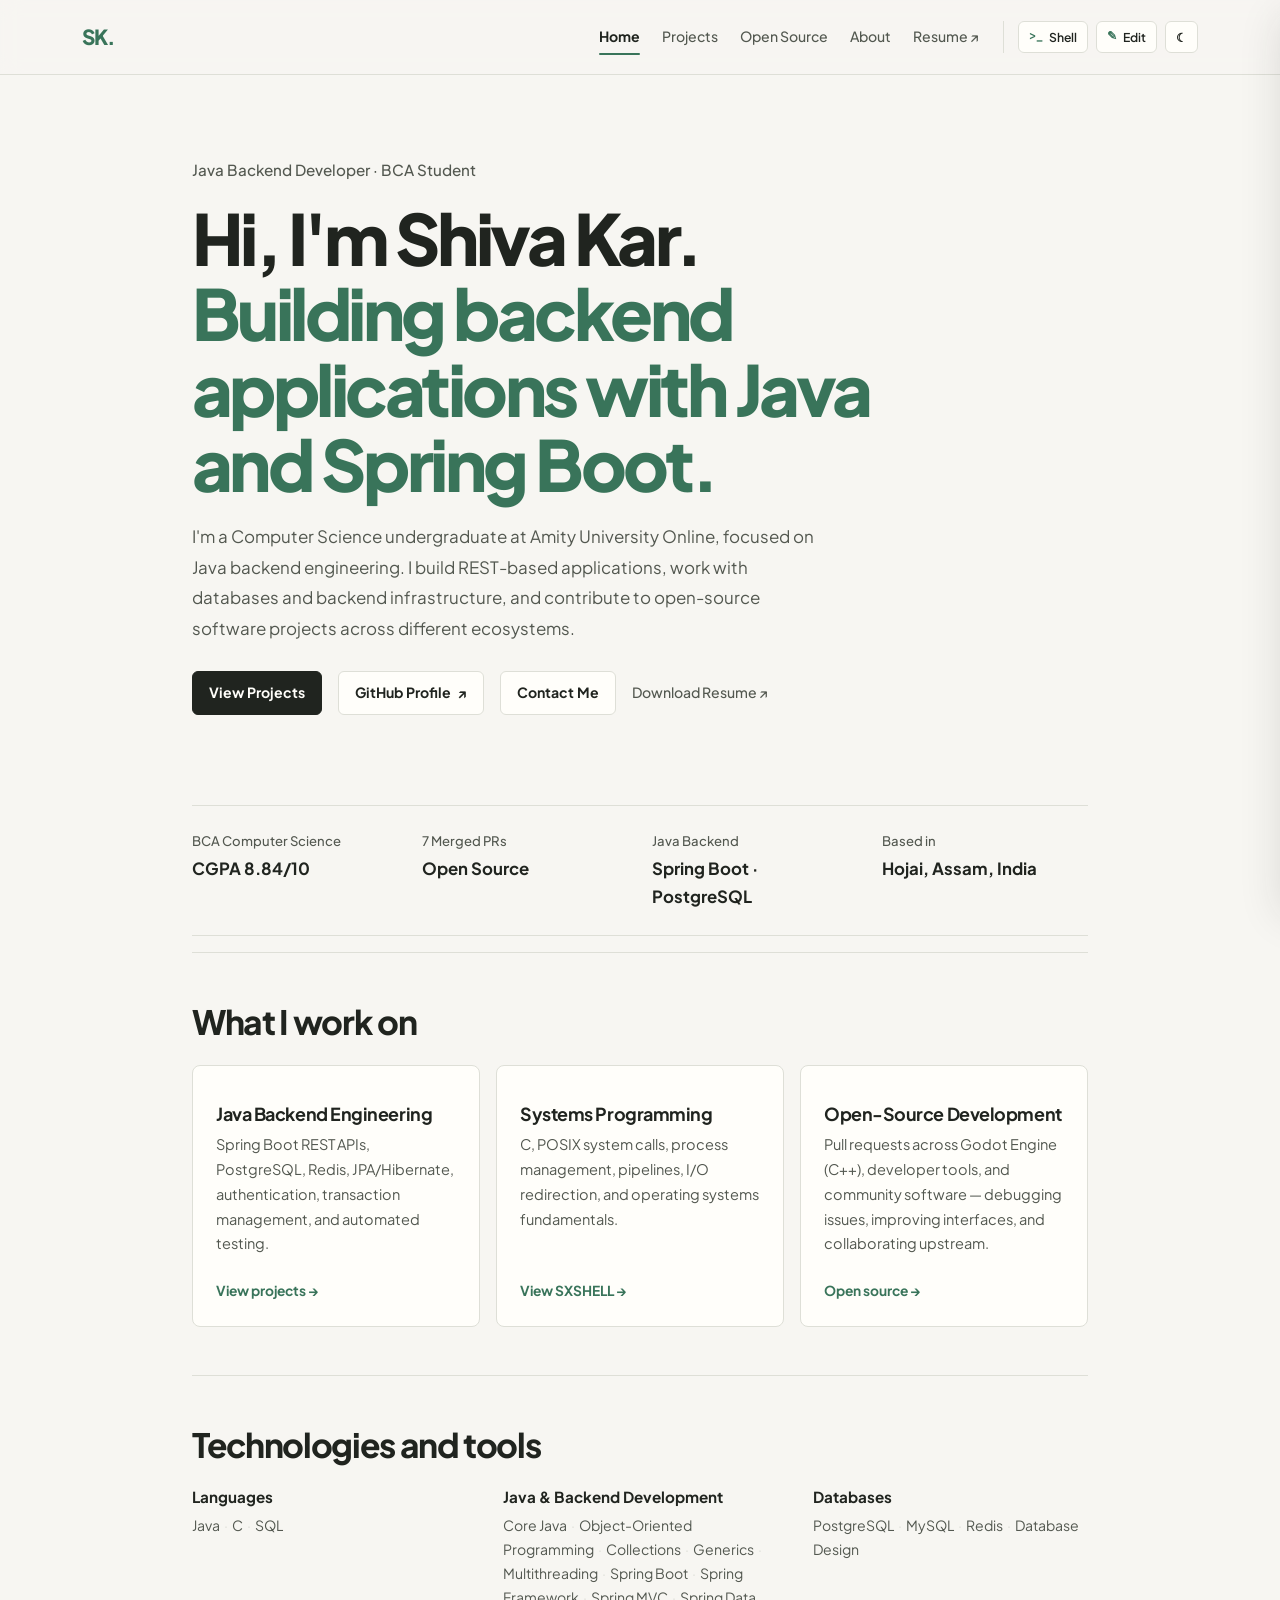
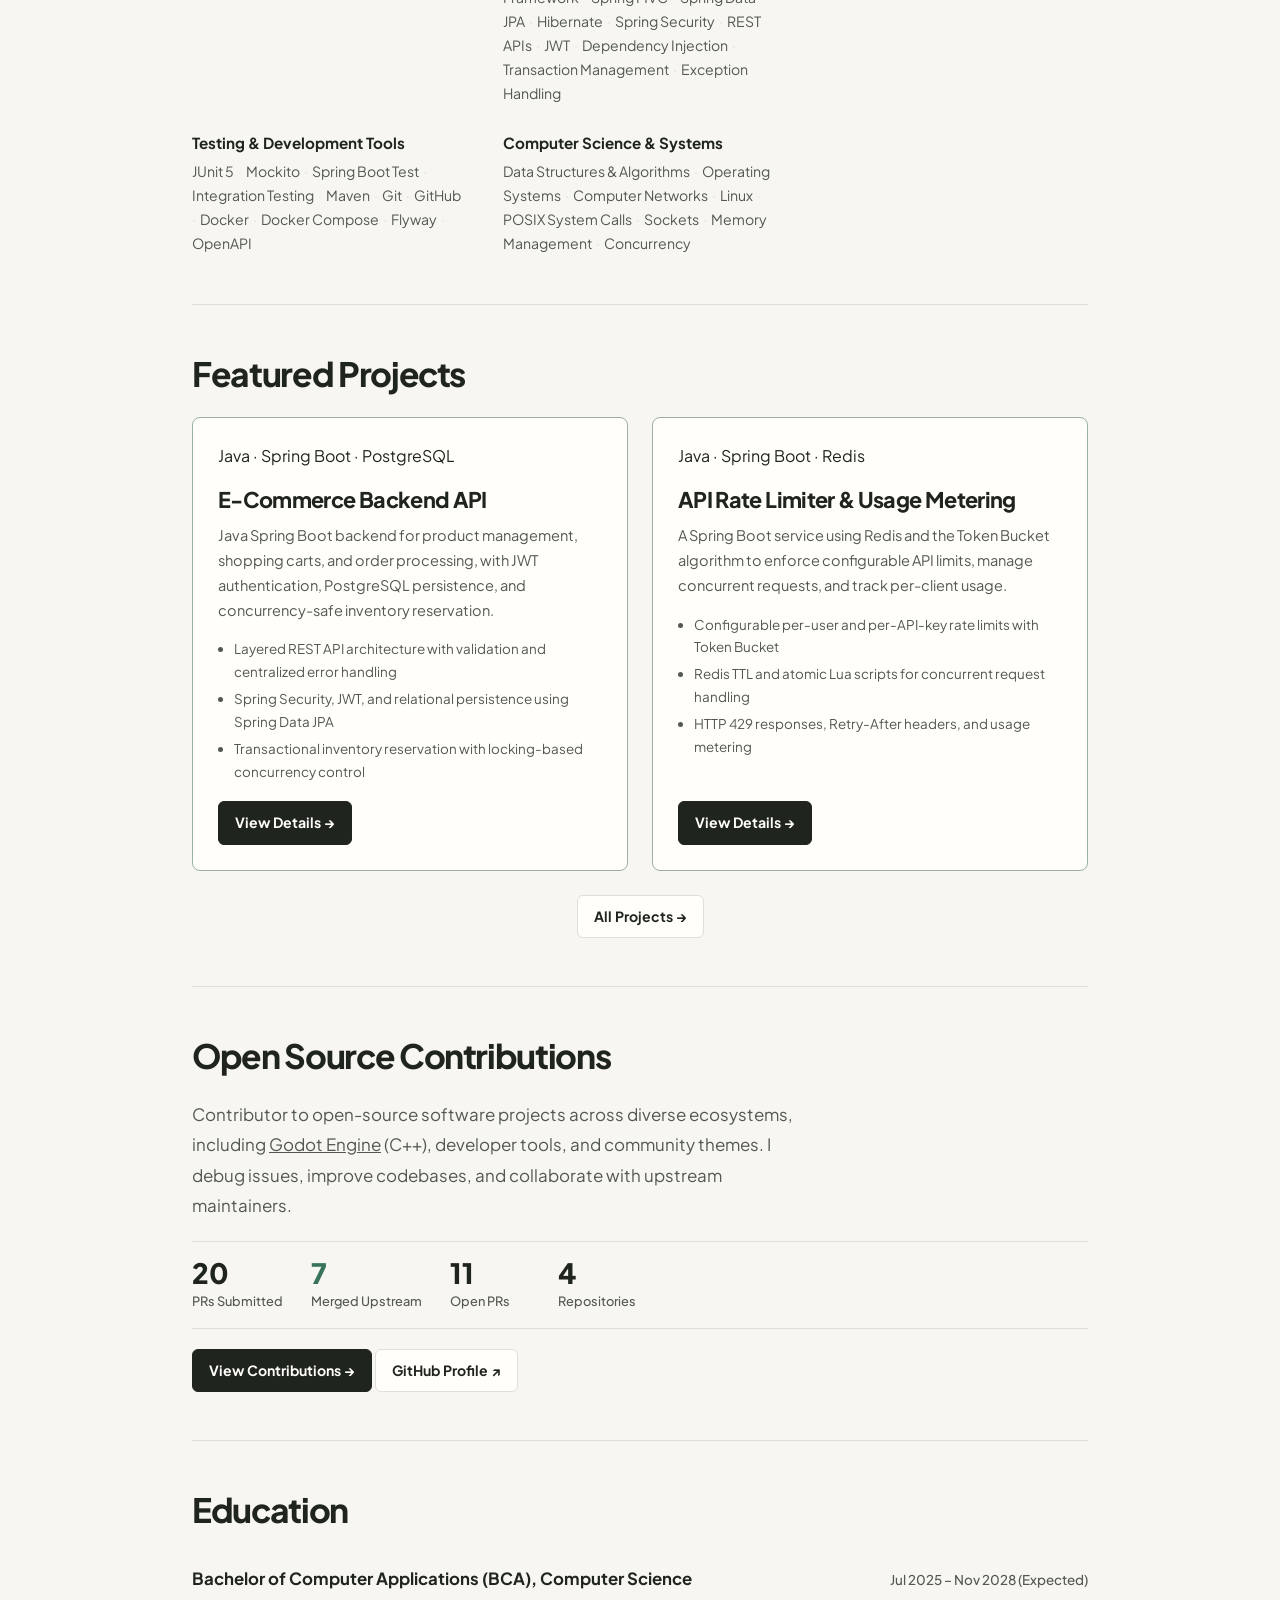
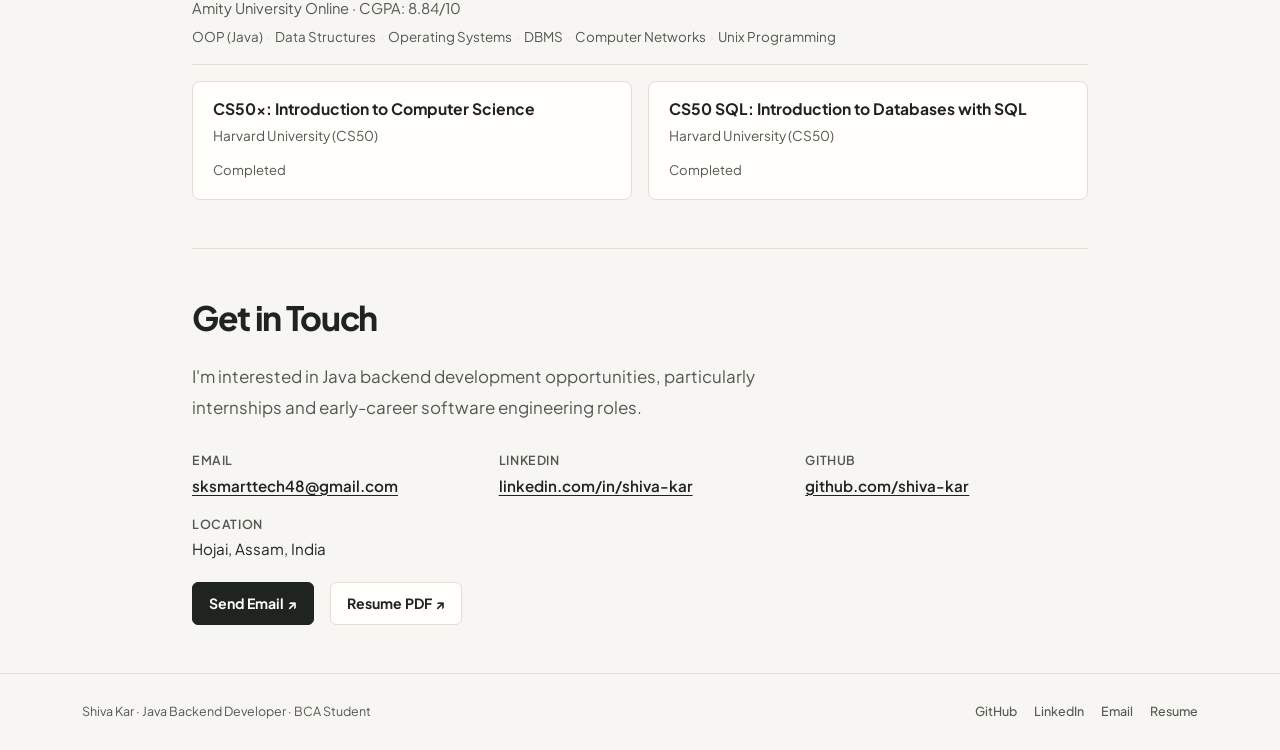
==== commit cce741f9: "feat(opensource): redesign open-source contributions as multi-project engineering profile" ====
--- a/index.html
+++ b/index.html
@@ -69,7 +69,7 @@
                 <span id="hero-headline-prefix" data-editable="home.headlinePrefix">Hi, I'm Shiva Kar.</span><br>
                 <span class="accent-text" id="hero-headline-accent" data-editable="home.headlineAccent">Building backend applications with Java and Spring Boot.</span>
             </h1>
-            <p class="intro" id="hero-intro" data-editable="home.intro">I'm a Computer Science undergraduate at Amity University Online, focused on Java backend engineering. I build REST-based applications, work with databases and backend infrastructure, and contribute to the Godot Engine open-source project.</p>
+            <p class="intro" id="hero-intro" data-editable="home.intro">I'm a Computer Science undergraduate at Amity University Online, focused on Java backend engineering. I build REST-based applications, work with databases and backend infrastructure, and contribute to open-source software projects across different ecosystems.</p>
             <div class="hero-actions">
                 <a class="btn btn-dark" id="hero-primary-cta" href="projects.html">View Projects</a>
                 <a class="btn btn-outline-dark" href="https://github.com/shiva-kar" target="_blank" rel="noopener noreferrer">GitHub Profile <span aria-hidden="true">↗</span></a>
@@ -86,8 +86,8 @@
                     <span class="highlight-detail">CGPA 8.84/10</span>
                 </div>
                 <div class="highlight-item">
-                    <span class="highlight-label">6 Merged PRs</span>
-                    <span class="highlight-detail">Godot Engine</span>
+                    <span class="highlight-label">7 Merged PRs</span>
+                    <span class="highlight-detail">Open Source</span>
                 </div>
                 <div class="highlight-item">
                     <span class="highlight-label">Java Backend</span>
@@ -128,7 +128,7 @@
                     <article class="card interest-card h-100">
                         <div class="card-body">
                             <h3 class="card-title" data-editable="home.cards.2.title">Open-Source Development</h3>
-                            <p class="card-text" data-editable="home.cards.2.text">15 pull requests submitted to Godot Engine — 6 merged, 7 open, 2 closed. Contributions span the editor, GUI, GDScript, and web platform.</p>
+                            <p class="card-text" data-editable="home.cards.2.text">Pull requests across Godot Engine (C++), developer tools, and community software — debugging issues, improving interfaces, and collaborating upstream.</p>
                             <a href="opensource.html" class="card-link">Open source →</a>
                         </div>
                     </article>
@@ -255,31 +255,31 @@
         <!-- Open Source Preview -->
         <section class="section-block" aria-labelledby="oss-preview-title">
             <div class="section-heading">
-                <h2 id="oss-preview-title">Godot Engine Contributions</h2>
+                <h2 id="oss-preview-title">Open Source Contributions</h2>
             </div>
             <div class="oss-preview">
-                <p class="intro" style="margin-bottom:20px;">Contributor to <a href="https://github.com/godotengine/godot" target="_blank" rel="noopener noreferrer">Godot Engine</a> since August 2026. I work on editor, GUI, GDScript, and web platform issues — reading and modifying a large C++ codebase, debugging regressions, and responding to maintainer code review.</p>
+                <p class="intro" style="margin-bottom:20px;">Contributor to open-source software projects across diverse ecosystems, including <a href="https://github.com/godotengine/godot" target="_blank" rel="noopener noreferrer">Godot Engine</a> (C++), developer tools, and community themes. I debug issues, improve codebases, and collaborate with upstream maintainers.</p>
                 <div class="oss-stats-bar">
                     <div class="oss-stat">
-                        <span class="oss-stat-number">15</span>
+                        <span class="oss-stat-number">20</span>
                         <span class="oss-stat-label">PRs Submitted</span>
                     </div>
                     <div class="oss-stat oss-stat-merged">
-                        <span class="oss-stat-number">6</span>
-                        <span class="oss-stat-label">Merged</span>
+                        <span class="oss-stat-number">7</span>
+                        <span class="oss-stat-label">Merged Upstream</span>
                     </div>
                     <div class="oss-stat">
-                        <span class="oss-stat-number">7</span>
-                        <span class="oss-stat-label">Open</span>
+                        <span class="oss-stat-number">11</span>
+                        <span class="oss-stat-label">Open PRs</span>
                     </div>
                     <div class="oss-stat">
-                        <span class="oss-stat-number">2</span>
-                        <span class="oss-stat-label">Closed</span>
+                        <span class="oss-stat-number">4</span>
+                        <span class="oss-stat-label">Repositories</span>
                     </div>
                 </div>
                 <div style="margin-top:20px;">
                     <a class="btn btn-dark" href="opensource.html">View Contributions →</a>
-                    <a class="btn btn-outline-dark" href="https://github.com/godotengine/godot/pulls?q=is%3Apr+author%3Ashiva-kar" target="_blank" rel="noopener noreferrer">GitHub PRs ↗</a>
+                    <a class="btn btn-outline-dark" href="https://github.com/shiva-kar" target="_blank" rel="noopener noreferrer">GitHub Profile ↗</a>
                 </div>
             </div>
         </section>
--- a/styles.css
+++ b/styles.css
@@ -2217,6 +2217,77 @@
     letter-spacing: normal;
 }
 
+/* Repository-based OSS Grouping */
+.oss-repo-group {
+    margin-bottom: 44px;
+}
+
+.oss-repo-group:last-child {
+    margin-bottom: 0;
+}
+
+.oss-repo-header {
+    margin-bottom: 14px;
+}
+
+.oss-repo-title-row {
+    display: flex;
+    align-items: baseline;
+    justify-content: space-between;
+    flex-wrap: wrap;
+    gap: 8px 16px;
+    margin-bottom: 6px;
+}
+
+.oss-repo-name {
+    font-size: 1.15rem;
+    font-weight: 700;
+    margin: 0;
+}
+
+.oss-repo-name a {
+    color: var(--text);
+    text-decoration: none;
+}
+
+.oss-repo-name a:hover {
+    color: var(--accent);
+    text-decoration: underline;
+}
+
+.oss-repo-tech {
+    font-family: var(--font-mono);
+    font-size: 0.82rem;
+    font-weight: 500;
+    color: var(--muted);
+}
+
+.oss-repo-desc {
+    font-size: 0.92rem;
+    color: var(--muted);
+    margin: 0 0 6px;
+    line-height: 1.5;
+}
+
+.oss-repo-stats {
+    font-size: 0.82rem;
+    color: var(--muted);
+}
+
+.oss-repo-stats strong {
+    color: var(--text);
+}
+
+.oss-repo-stats a {
+    color: var(--accent);
+    text-decoration: none;
+    font-weight: 500;
+}
+
+.oss-repo-stats a:hover {
+    text-decoration: underline;
+}
+
 /* PR Cards */
 .pr-list {
     display: flex;
@@ -2343,6 +2414,14 @@
     scroll-margin-top: 90px;
 }
 
+.project-tech-line {
+    font-size: 0.9rem;
+    color: var(--muted);
+    margin-top: 6px;
+    margin-bottom: 20px;
+    font-weight: 500;
+}
+
 .project-detail-header {
     display: flex;
     align-items: flex-start;
